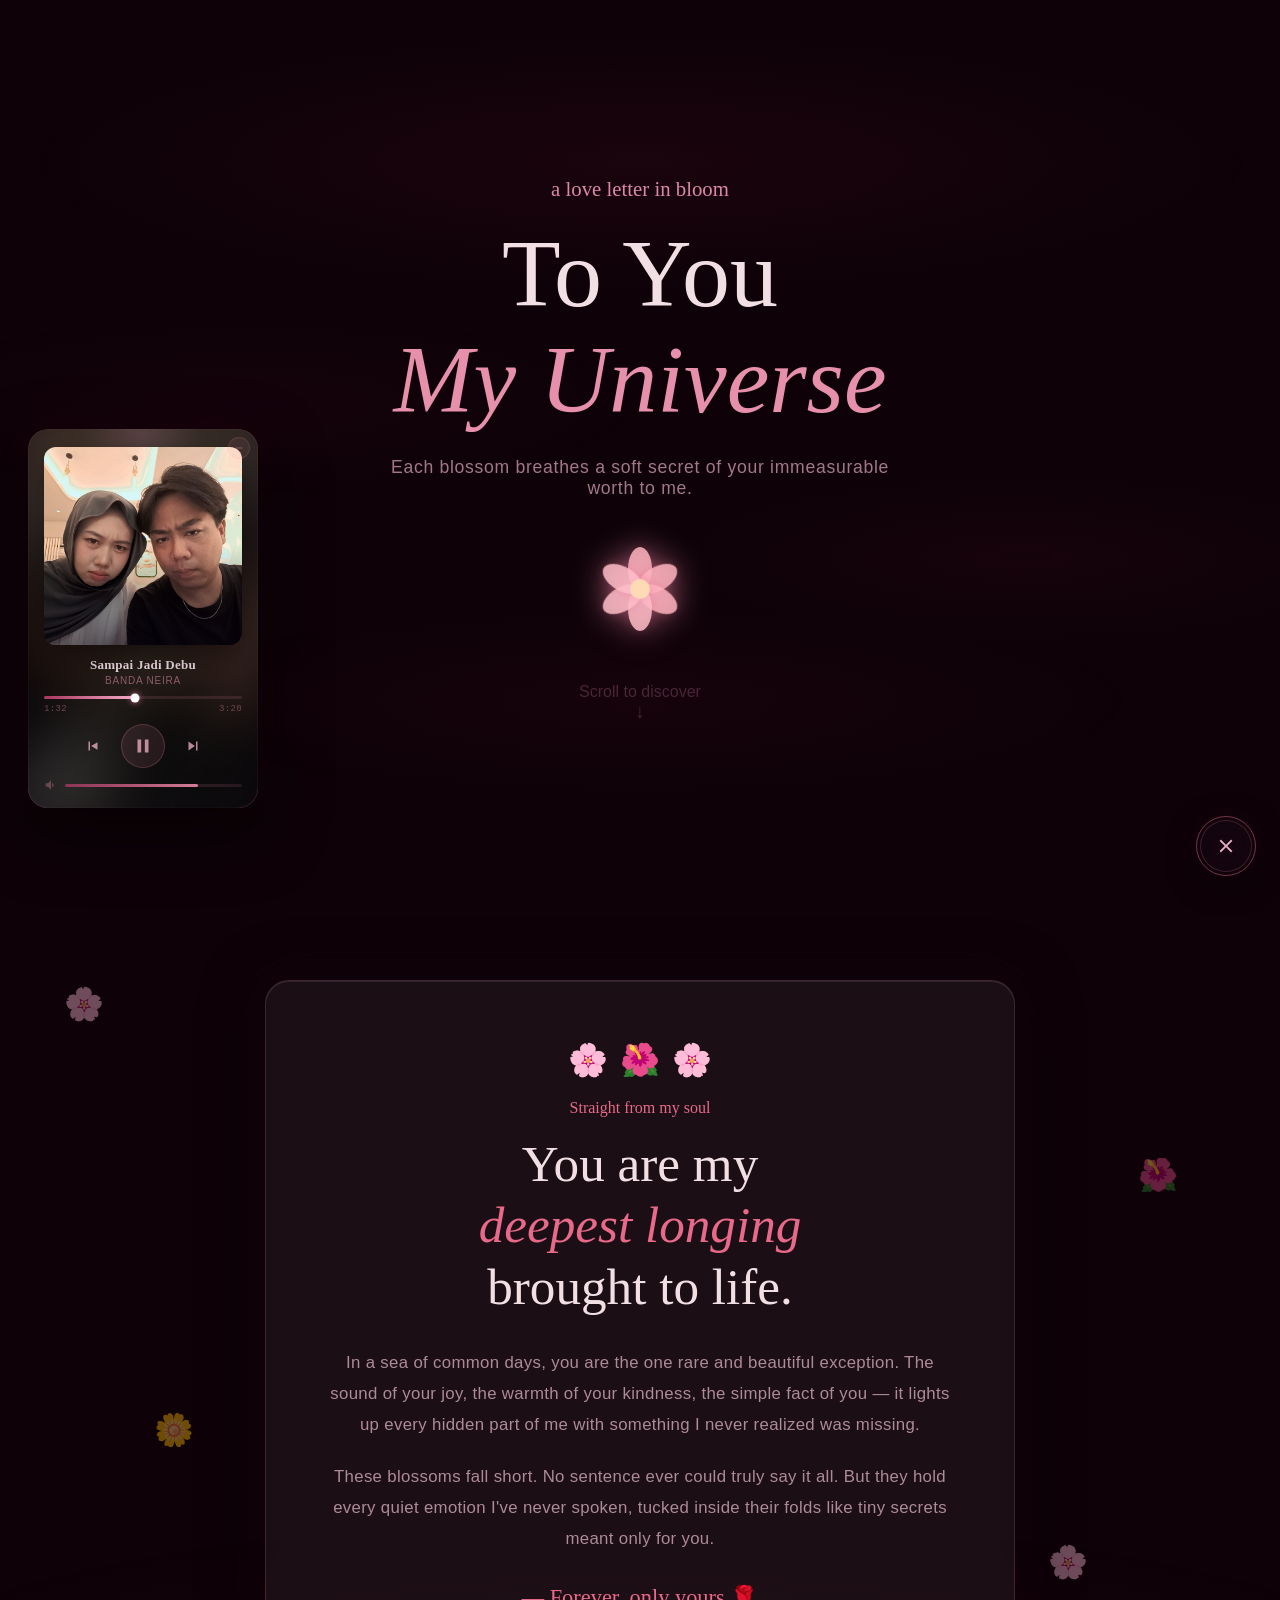
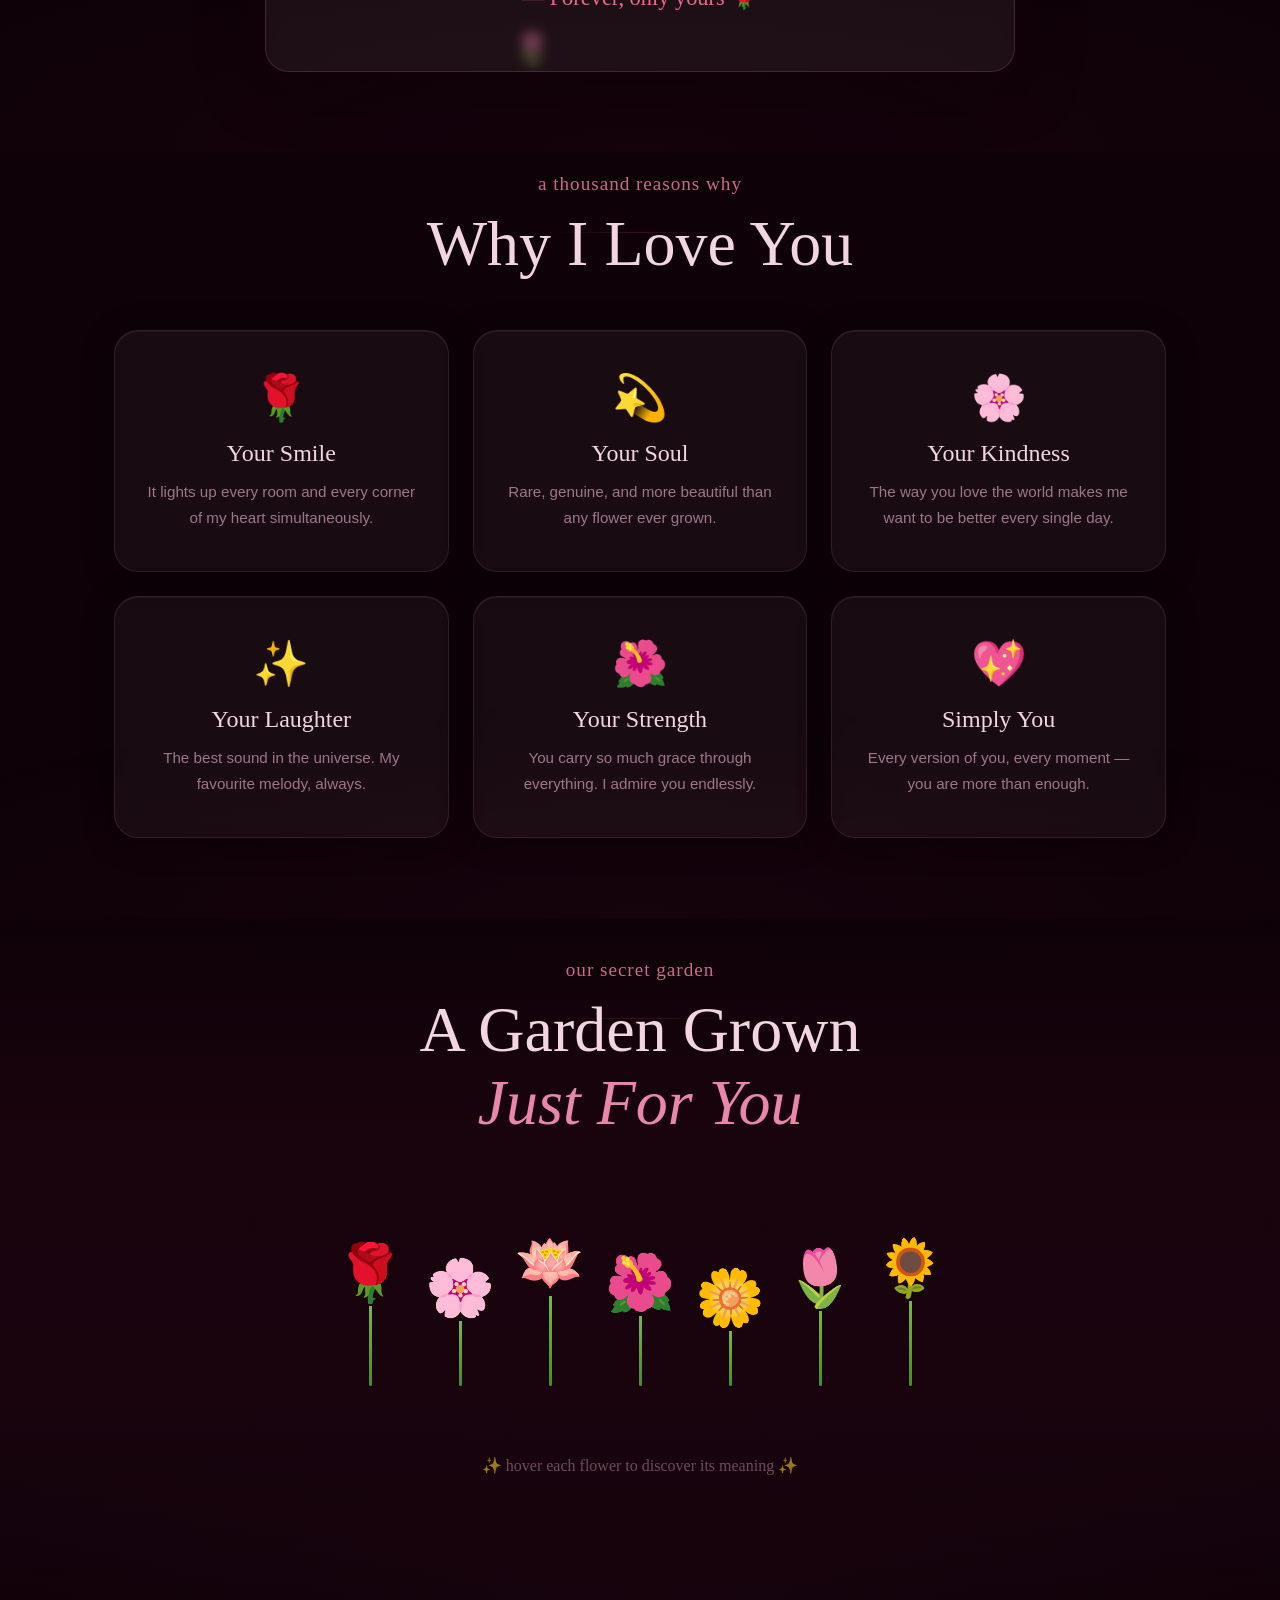
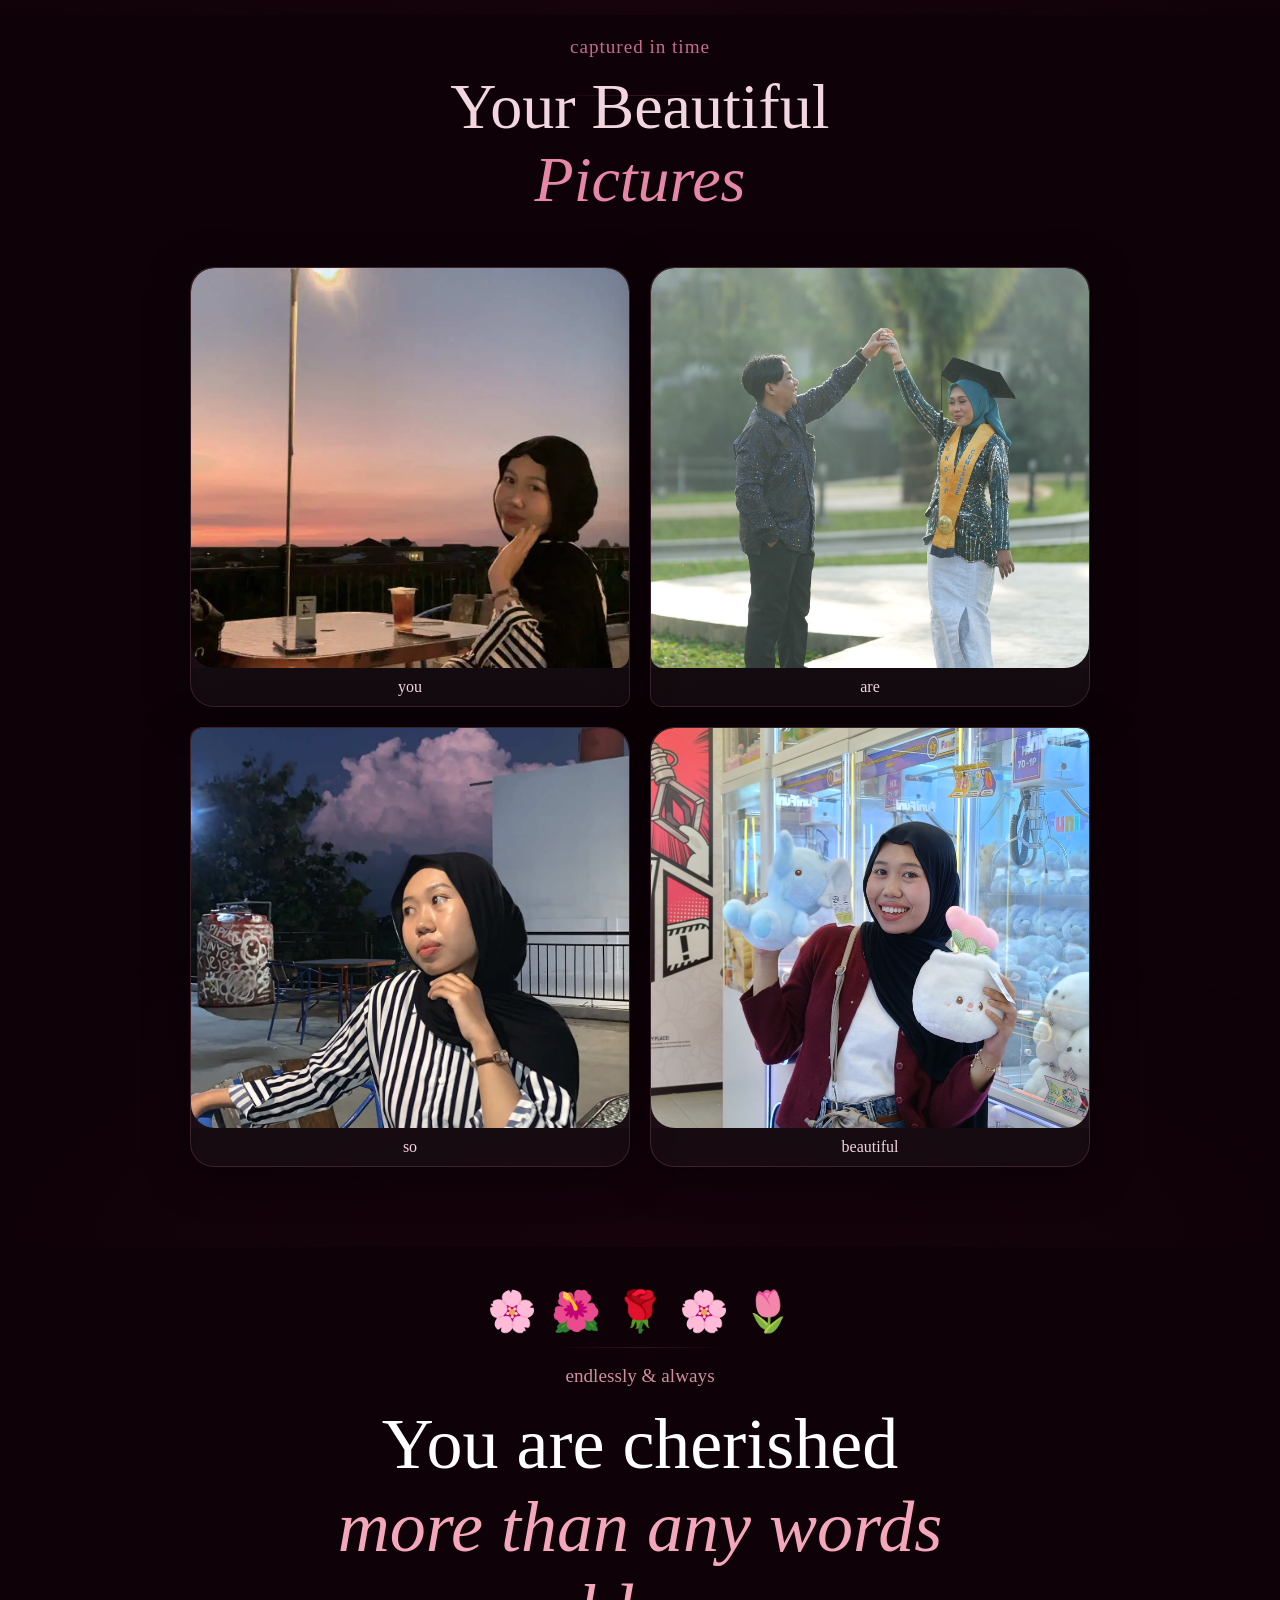
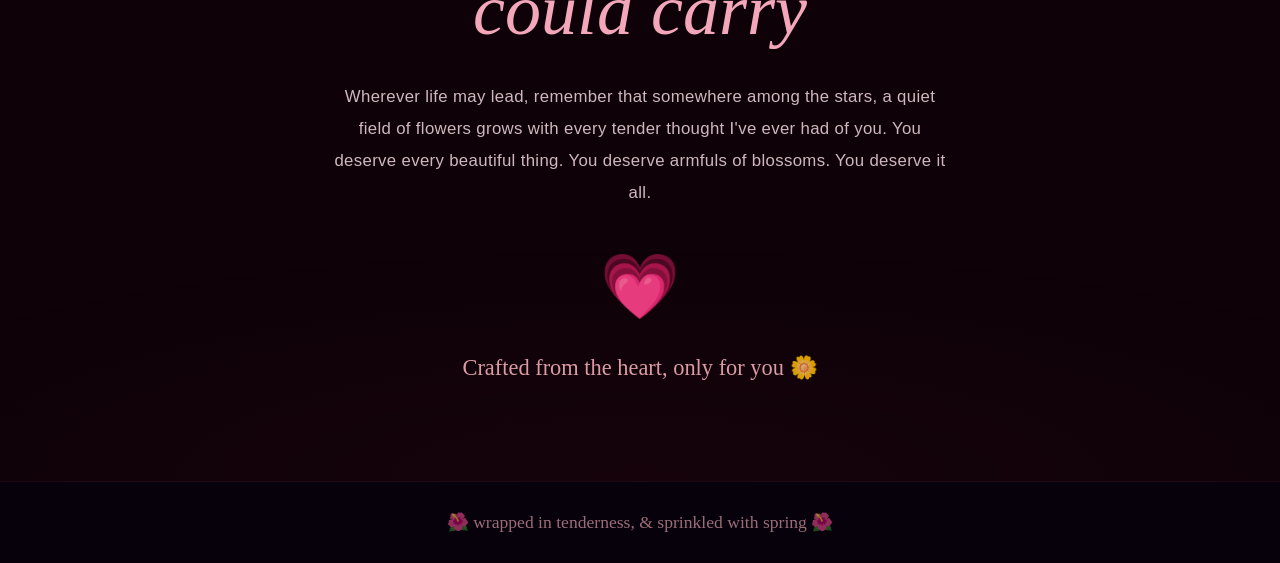
==== index.html @ b9f88d04 "Update index.html" ====
<!DOCTYPE html>
<html lang="en" class="tier-low"><head><meta http-equiv="Content-Type" content="text/html; charset=UTF-8">
  
  <meta name="viewport" content="width=device-width, initial-scale=1.0">
  <title>With Love, For You 🌸</title>
  <link rel="preconnect" href="https://fonts.googleapis.com/">
  <link rel="preconnect" href="https://fonts.gstatic.com/" crossorigin="">
  <link href=".//css2" rel="stylesheet">
  <link rel="stylesheet" href=".//style.css">
  <link rel="stylesheet" href=".//animations.css">
  <link rel="stylesheet" href=".//dark-romantic.css">
  <link rel="stylesheet" href=".//performance.css">
  <link rel="stylesheet" href=".//gpu-optimization.css">
  <!-- Device tier detection: runs synchronously so later scripts can read window.DeviceTier -->
  <script src=".//device-tier-system.js"></script>
<style>
/* =========================================
   CINEMATIC MUSIC PLAYER — Hidden-by-default v3
   Small floating note icon → slide-up panel
   ========================================= */

/* ── Floating music toggle button ── */
#cp-toggle-btn {
  position: fixed;
  bottom: 28px;
  right: 28px;
  z-index: 9999;
  width: 52px;
  height: 52px;
  border-radius: 50%;
  border: none;
  cursor: pointer;
  background: rgba(20, 5, 15, 0.88);
  backdrop-filter: blur(20px) saturate(1.5);
  -webkit-backdrop-filter: blur(20px) saturate(1.5);
  box-shadow:
    0 8px 32px rgba(0,0,0,0.6),
    0 0 0 1px rgba(255,150,180,0.18) inset,
    0 0 20px rgba(180,50,90,0.15);
  display: flex;
  align-items: center;
  justify-content: center;
  transition:
    transform 0.3s cubic-bezier(.23,1,.32,1),
    box-shadow 0.3s ease,
    background 0.3s ease;
  animation: cp-toggle-float 5s ease-in-out infinite;
  will-change: transform;
  user-select: none;
}

@keyframes cp-toggle-float {
  0%, 100% { transform: translateY(0px); }
  50%       { transform: translateY(-5px); }
}

#cp-toggle-btn:hover {
  background: rgba(40, 10, 25, 0.95);
  box-shadow:
    0 12px 40px rgba(0,0,0,0.7),
    0 0 0 1px rgba(255,150,180,0.3) inset,
    0 0 30px rgba(200,60,100,0.25);
  animation-play-state: paused;
}

#cp-toggle-btn:active { transform: scale(0.93); }

/* Pulsing ring when playing */
#cp-toggle-btn.cp-is-playing::after {
  content: '';
  position: absolute;
  inset: -4px;
  border-radius: 50%;
  border: 1.5px solid rgba(255,130,170,0.4);
  animation: cp-ring-pulse 2.5s ease-out infinite;
}
@keyframes cp-ring-pulse {
  0%   { transform: scale(1); opacity: 0.7; }
  100% { transform: scale(1.45); opacity: 0; }
}

.cp-toggle-icon {
  width: 22px;
  height: 22px;
  color: rgba(255,190,215,0.9);
  transition: transform 0.35s cubic-bezier(.23,1,.32,1), opacity 0.2s ease;
  position: absolute;
}
.cp-toggle-icon.cp-icon-note  { }
.cp-toggle-icon.cp-icon-close { opacity: 0; transform: rotate(-90deg) scale(0.6); }

#cp-toggle-btn.cp-panel-open .cp-icon-note  { opacity: 0; transform: rotate(90deg) scale(0.6); }
#cp-toggle-btn.cp-panel-open .cp-icon-close { opacity: 1; transform: rotate(0deg) scale(1); }

/* ── Slide-up music panel ── */
#cp-root {
  position: fixed;
  bottom: 92px;
  right: 28px;
  z-index: 9998;
  width: 230px;
  border-radius: 20px;
  overflow: hidden;
  background: rgba(8, 2, 14, 0.85);
  backdrop-filter: blur(28px) saturate(1.6);
  -webkit-backdrop-filter: blur(28px) saturate(1.6);
  box-shadow:
    0 24px 64px rgba(0,0,0,0.7),
    0 0 0 1px rgba(255,150,180,0.14) inset,
    0 0 40px rgba(120,20,60,0.12);
  /* Hidden by default */
  opacity: 0;
  transform: translateY(20px) scale(0.96);
  pointer-events: none;
  transition:
    opacity 0.4s cubic-bezier(.23,1,.32,1),
    transform 0.4s cubic-bezier(.23,1,.32,1);
  user-select: none;
  transform-origin: bottom right;
}

/* Revealed state */
#cp-root.cp-visible {
  opacity: 1;
  transform: translateY(0) scale(1);
  pointer-events: auto;
}

/* ── Ambient blurred bg ── */
.cp-bg-blur {
  position: absolute;
  inset: 0;
  overflow: hidden;
  border-radius: inherit;
  opacity: 0;
  transition: opacity 0.8s ease;
  pointer-events: none;
  z-index: 0;
}
.cp-bg-img {
  width: 100%;
  height: 100%;
  object-fit: cover;
  filter: blur(28px) saturate(1.4) brightness(0.28);
  transform: scale(1.15);
}
#cp-root.cp-playing .cp-bg-blur { opacity: 1; }

/* ── Animated border ring ── */
.cp-border-ring {
  position: absolute;
  inset: -1px;
  border-radius: 21px;
  padding: 1px;
  background: conic-gradient(
    from var(--cp-angle, 0deg),
    transparent 0%,
    rgba(255,150,180,0.55) 20%,
    rgba(200,80,130,0.75) 40%,
    rgba(255,180,210,0.45) 60%,
    transparent 80%
  );
  -webkit-mask: linear-gradient(#fff 0 0) content-box, linear-gradient(#fff 0 0);
  mask: linear-gradient(#fff 0 0) content-box, linear-gradient(#fff 0 0);
  -webkit-mask-composite: xor;
  mask-composite: exclude;
  opacity: 0;
  transition: opacity 0.6s ease;
  pointer-events: none;
  z-index: 1;
  animation: cp-ring-spin 4s linear infinite paused;
}
@property --cp-angle { syntax: '<angle>'; inherits: false; initial-value: 0deg; }
@keyframes cp-ring-spin { to { --cp-angle: 360deg; } }
#cp-root.cp-playing .cp-border-ring { opacity: 1; animation-play-state: running; }

/* ── Shine sweep ── */
.cp-shine {
  position: absolute;
  inset: 0;
  border-radius: inherit;
  background: linear-gradient(115deg, transparent 30%, rgba(255,255,255,0.04) 50%, transparent 70%);
  background-size: 200% 100%;
  animation: cp-shine-sweep 5s ease-in-out infinite 2s;
  pointer-events: none;
  z-index: 2;
}
@keyframes cp-shine-sweep {
  0%   { background-position: 200% 0; }
  50%  { background-position: -200% 0; }
  100% { background-position: 200% 0; }
}

/* ── Mouse-reactive light orb ── */
.cp-light-orb {
  position: absolute;
  width: 120px;
  height: 120px;
  border-radius: 50%;
  background: radial-gradient(circle, rgba(255,140,190,0.16) 0%, transparent 70%);
  pointer-events: none;
  z-index: 2;
  top: 0; left: 0;
  transition: transform 0.1s linear;
  mix-blend-mode: screen;
}

/* ── Card inner ── */
.cp-card {
  position: relative;
  z-index: 3;
  display: flex;
  flex-direction: column;
  align-items: center;
  padding: 18px 16px 16px;
  gap: 12px;
}

/* ── Cover ── */
.cp-cover-wrap {
  position: relative;
  width: 100%;
  aspect-ratio: 1 / 1;
  border-radius: 12px;
  overflow: hidden;
  box-shadow: 0 8px 32px rgba(0,0,0,0.55), 0 0 0 1px rgba(255,150,180,0.1) inset;
  flex-shrink: 0;
  background: rgba(255,150,180,0.06);
}
.cp-cover {
  width: 100%;
  height: 100%;
  object-fit: cover;
  display: block;
  transition: transform 0.6s cubic-bezier(.23,1,.32,1), filter 0.4s ease;
}
#cp-root:hover .cp-cover { transform: scale(1.03); }
.cp-cover-overlay {
  position: absolute;
  inset: 0;
  background: linear-gradient(to top, rgba(8,2,14,0.55) 0%, transparent 50%);
  pointer-events: none;
}
.cp-viz {
  position: absolute;
  bottom: 8px;
  left: 50%;
  transform: translateX(-50%);
  width: 120px;
  height: 36px;
  opacity: 0.85;
  pointer-events: none;
  mix-blend-mode: screen;
}

/* ── Body ── */
.cp-body { width: 100%; display: flex; flex-direction: column; gap: 10px; }

/* ── Track info ── */
.cp-info { text-align: center; }
.cp-title {
  font-family: 'Cormorant Garamond', 'Georgia', serif;
  font-size: 13px;
  font-weight: 600;
  color: rgba(255,235,245,0.95);
  letter-spacing: 0.02em;
  margin: 0;
  white-space: nowrap;
  overflow: hidden;
  text-overflow: ellipsis;
}
.cp-artist {
  font-family: 'Jost', 'Helvetica Neue', sans-serif;
  font-size: 10px;
  font-weight: 300;
  color: rgba(255,160,190,0.5);
  letter-spacing: 0.08em;
  text-transform: uppercase;
  margin: 2px 0 0;
}

/* ── Progress ── */
.cp-progress-wrap { width: 100%; }
.cp-progress-track {
  position: relative;
  height: 3px;
  background: rgba(255,150,180,0.12);
  border-radius: 2px;
  overflow: visible;
}
.cp-progress-fill {
  height: 100%;
  width: 0%;
  background: linear-gradient(90deg, rgba(200,60,110,0.8), rgba(255,180,210,0.95));
  border-radius: 2px;
  transition: width 0.25s linear;
}
.cp-progress-dot {
  position: absolute;
  top: 50%;
  left: 0%;
  width: 9px; height: 9px;
  background: #fff;
  border-radius: 50%;
  transform: translate(-50%, -50%);
  box-shadow: 0 0 6px rgba(255,120,170,0.8);
  transition: left 0.25s linear, transform 0.2s ease;
  pointer-events: none;
}
.cp-progress-track:hover .cp-progress-dot { transform: translate(-50%, -50%) scale(1.4); }
.cp-times {
  display: flex;
  justify-content: space-between;
  margin-top: 5px;
  font-family: 'Jost', monospace;
  font-size: 9px;
  font-weight: 300;
  color: rgba(255,150,180,0.38);
  letter-spacing: 0.04em;
}

/* ── Controls ── */
.cp-controls { display: flex; align-items: center; justify-content: center; gap: 12px; }
.cp-btn {
  background: none;
  border: none;
  color: rgba(255,190,215,0.7);
  cursor: pointer;
  border-radius: 50%;
  display: flex;
  align-items: center;
  justify-content: center;
  transition: color 0.2s, background 0.2s, transform 0.18s cubic-bezier(.23,1,.32,1);
  padding: 0;
}
.cp-btn svg { display: block; }
.cp-prev-btn, .cp-next-btn { width: 32px; height: 32px; }
.cp-prev-btn svg, .cp-next-btn svg { width: 18px; height: 18px; }
.cp-play-btn {
  width: 44px; height: 44px;
  background: rgba(255,150,180,0.1);
  border: 1px solid rgba(255,150,180,0.2);
}
.cp-play-btn svg { width: 22px; height: 22px; }
.cp-btn:hover { color: #fff; transform: scale(1.12); background: rgba(255,150,180,0.1); }
.cp-btn:active { transform: scale(0.93); }
.cp-play-btn:hover { background: rgba(255,150,180,0.2); border-color: rgba(255,150,180,0.4); }

@keyframes cp-play-pulse {
  0%   { box-shadow: 0 0 0 0 rgba(200,60,110,0.4); }
  70%  { box-shadow: 0 0 0 10px rgba(200,60,110,0); }
  100% { box-shadow: 0 0 0 0 rgba(200,60,110,0); }
}
#cp-root.cp-playing .cp-play-btn { animation: cp-play-pulse 2.2s ease-out infinite; }

/* ── Volume ── */
.cp-vol-row { display: flex; align-items: center; gap: 7px; }
.cp-vol-icon { width: 14px; height: 14px; flex-shrink: 0; color: rgba(255,150,180,0.32); }
.cp-vol-track { position: relative; flex: 1; height: 3px; background: rgba(255,150,180,0.12); border-radius: 2px; }
.cp-vol-fill {
  position: absolute;
  inset: 0;
  width: 75%;
  background: linear-gradient(90deg, rgba(180,50,100,0.65), rgba(255,150,180,0.8));
  border-radius: 2px;
  pointer-events: none;
  transition: width 0.05s linear;
}
.cp-vol-input {
  position: absolute;
  inset: -8px 0;
  width: 100%;
  opacity: 0;
  cursor: pointer;
  height: 20px;
  margin: 0;
}

/* ── Close button inside panel (top-right) ── */
.cp-mini-btn {
  position: absolute;
  top: 8px; right: 8px;
  z-index: 10;
  background: rgba(255,150,180,0.07);
  border: 1px solid rgba(255,150,180,0.12);
  border-radius: 50%;
  width: 22px; height: 22px;
  display: flex;
  align-items: center;
  justify-content: center;
  cursor: pointer;
  color: rgba(255,150,180,0.4);
  transition: color 0.2s, background 0.2s, transform 0.15s;
  padding: 0;
}
.cp-mini-btn svg { width: 12px; height: 12px; }
.cp-mini-btn:hover { color: #fff; background: rgba(255,150,180,0.18); transform: scale(1.1); }

/* ── Fallback ── */
.cp-fallback {
  position: absolute;
  inset: 0;
  z-index: 20;
  display: flex;
  align-items: center;
  justify-content: center;
  background: rgba(8,2,14,0.88);
  border-radius: inherit;
  cursor: pointer;
  font-family: 'Cormorant Garamond', serif;
  font-style: italic;
  font-size: 12px;
  color: rgba(255,180,210,0.8);
  letter-spacing: 0.05em;
  transition: opacity 0.3s ease;
}
.cp-hidden { display: none !important; }

@media (max-width: 600px) {
  #cp-toggle-btn { bottom: 16px; right: 16px; width: 46px; height: 46px; }
  #cp-root { bottom: 74px; right: 16px; width: 200px; border-radius: 16px; }
  .cp-title { font-size: 12px; }
  .cp-play-btn { width: 40px; height: 40px; }
  .cp-play-btn svg { width: 20px; height: 20px; }
}
    </style><style>.glass{backdrop-filter:blur(6px)!important;-webkit-backdrop-filter:blur(6px)!important}</style></head>
<body class="perf-low"><canvas id="floral-canvas" width="1536" height="735" style="position: fixed; top: 0px; left: 0px; width: 1536px; height: 735px; pointer-events: none; z-index: 2; transform: translate3d(0px, 0px, 0px); backface-visibility: hidden;"></canvas>

  <!-- ===== GLOBAL CINEMATIC BACKGROUND (fixed, z=-10, one unified layer) ===== -->
  <div id="global-bg-layer" aria-hidden="true"></div>
  
  <!-- ===== MAIN WEBSITE ===== -->
  <div id="main-site" class="entering">

    <!-- ===== HERO ===== -->
    <section id="hero">
      <div class="hero-content">
        <p class="hero-eyebrow">a love letter in bloom</p>
        <h1 class="hero-title">
          <span class="line1">To You</span>
          <span class="line2 italic">My Universe</span>
        </h1>
        <p class="hero-sub">Each blossom breathes a soft secret of your immeasurable worth to me.</p>
        <div class="hero-flowers">
          <svg class="hero-flower" viewBox="0 0 100 100" xmlns="http://www.w3.org/2000/svg" style="will-change: transform;">
            <g class="flower-group">
              <ellipse cx="50" cy="30" rx="12" ry="22" fill="rgba(255,182,193,0.85)" class="petal p1"></ellipse>
              <ellipse cx="50" cy="30" rx="12" ry="22" fill="rgba(255,182,193,0.85)" class="petal p2" transform="rotate(60,50,50)"></ellipse>
              <ellipse cx="50" cy="30" rx="12" ry="22" fill="rgba(255,182,193,0.85)" class="petal p3" transform="rotate(120,50,50)"></ellipse>
              <ellipse cx="50" cy="30" rx="12" ry="22" fill="rgba(255,192,203,0.85)" class="petal p4" transform="rotate(180,50,50)"></ellipse>
              <ellipse cx="50" cy="30" rx="12" ry="22" fill="rgba(255,192,203,0.85)" class="petal p5" transform="rotate(240,50,50)"></ellipse>
              <ellipse cx="50" cy="30" rx="12" ry="22" fill="rgba(255,192,203,0.85)" class="petal p6" transform="rotate(300,50,50)"></ellipse>
              <circle cx="50" cy="50" r="10" fill="rgba(255,220,180,0.95)"></circle>
            </g>
          </svg>
        </div>
      
          <span>Scroll to discover</span>
          <div class="scroll-arrow">↓</div>
        </a>
      </div>
      
        
        
        
      </section></div>
    

    <!-- ===== MESSAGE ===== -->
    <section id="message">
      <div class="section-inner">
        <div class="message-card glass">
          <div class="card-flowers-top">
            <span class="inline-flower">🌸</span>
            <span class="inline-flower delay1">🌺</span>
            <span class="inline-flower delay2">🌸</span>
          </div>
          <p class="msg-label">Straight from my soul</p>
          <h2 class="msg-title">You are my<br><em>deepest longing</em><br>brought to life.</h2>
          <p class="msg-body">In a sea of common days, you are the one rare and beautiful exception. The sound of your joy, the warmth of your kindness, the simple fact of you — it lights up every hidden part of me with something I never realized was missing.</p>
          <p class="msg-body">These blossoms fall short. No sentence ever could truly say it all. But they hold every quiet emotion I've never spoken, tucked inside their folds like tiny secrets meant only for you.</p>
          <div class="msg-signature">— Forever, only yours 🌹</div>
        </div>
      </div>
      <div class="section-petals">
        <div class="s-petal sp1">🌸</div>
        <div class="s-petal sp2">🌺</div>
        <div class="s-petal sp3">🌼</div>
        <div class="s-petal sp4">🌸</div>
        <div class="s-petal sp5">🌷</div>
      </div>
    </section>

    <!-- ===== REASONS ===== -->
    <section id="reasons">
      <div class="section-inner">
        <p class="section-eyebrow">a thousand reasons why</p>
        <h2 class="section-title">Why I Love You</h2>
        <div class="reasons-grid">
          <div class="reason-card glass reveal-card visible" style=""><div class="reason-icon">🌹</div><h3>Your Smile</h3><p>It lights up every room and every corner of my heart simultaneously.</p></div>
          <div class="reason-card glass reveal-card delay1 visible"><div class="reason-icon">💫</div><h3>Your Soul</h3><p>Rare, genuine, and more beautiful than any flower ever grown.</p></div>
          <div class="reason-card glass reveal-card delay2 visible" style=""><div class="reason-icon">🌸</div><h3>Your Kindness</h3><p>The way you love the world makes me want to be better every single day.</p></div>
          <div class="reason-card glass reveal-card delay3 visible" style=""><div class="reason-icon">✨</div><h3>Your Laughter</h3><p>The best sound in the universe. My favourite melody, always.</p></div>
          <div class="reason-card glass reveal-card delay4 visible" style=""><div class="reason-icon">🌺</div><h3>Your Strength</h3><p>You carry so much grace through everything. I admire you endlessly.</p></div>
          <div class="reason-card glass reveal-card delay5 visible" style=""><div class="reason-icon">💖</div><h3>Simply You</h3><p>Every version of you, every moment — you are more than enough.</p></div>
        </div>
      </div>
    </section>

    <!-- ===== GARDEN ===== -->
    <section id="garden">
      <div class="garden-bg"></div>
      <div class="section-inner">
        <p class="section-eyebrow">our secret garden</p>
        <h2 class="section-title garden-title">A Garden Grown<br><em>Just For You</em></h2>
        <div class="flower-garden">
          <div class="garden-flower gf1"><div class="gf-bloom">🌹</div><div class="gf-stem"></div><div class="gf-tooltip glass"><strong>Rose</strong><span>Endless Love</span></div></div>
          <div class="garden-flower gf2"><div class="gf-bloom">🌸</div><div class="gf-stem"></div><div class="gf-tooltip glass"><strong>Cherry Blossom</strong><span>Gentle Beauty</span></div></div>
          <div class="garden-flower gf3"><div class="gf-bloom">🪷</div><div class="gf-stem"></div><div class="gf-tooltip glass"><strong>Lotus</strong><span>Pure Heart</span></div></div>
          <div class="garden-flower gf4"><div class="gf-bloom">🌺</div><div class="gf-stem"></div><div class="gf-tooltip glass"><strong>Hibiscus</strong><span>Delicate Passion</span></div></div>
          <div class="garden-flower gf5"><div class="gf-bloom">🌼</div><div class="gf-stem"></div><div class="gf-tooltip glass"><strong>Daisy</strong><span>True Devotion</span></div></div>
          <div class="garden-flower gf6"><div class="gf-bloom">🌷</div><div class="gf-stem"></div><div class="gf-tooltip glass"><strong>Tulip</strong><span>Perfect Happiness</span></div></div>
          <div class="garden-flower gf7"><div class="gf-bloom">🌻</div><div class="gf-stem"></div><div class="gf-tooltip glass"><strong>Sunflower</strong><span>Warmth &amp; Joy</span></div></div>
        </div>
        <p class="garden-note">✨ hover each flower to discover its meaning ✨</p>
      </div>
    </section>

    <!-- ===== MEMORIES ===== -->
    <section id="memories">
      <div class="section-inner">
        <p class="section-eyebrow">captured in time</p>
        <h2 class="section-title">Your Beautiful<br><em>Pictures</em></h2>
        <div class="gallery-grid">
          <div class="gallery-card glass gc1"><img src=".//img1.png" class="gallery-img" alt="Photo 1"><div class="gallery-caption">you</div></div>
          <div class="gallery-card glass gc2" style=""><img src=".//img2.jpg" class="gallery-img" alt="Photo 2"><div class="gallery-caption">are</div></div>
          <div class="gallery-card glass gc3"><img src=".//img3.png" class="gallery-img" alt="Photo 3"><div class="gallery-caption">so</div></div>
          <div class="gallery-card glass gc4"><img src=".//img4.jpg" class="gallery-img" alt="Photo 4"><div class="gallery-caption">beautiful</div></div>
        </div>
      </div>
    </section>

    <!-- ===== FINALE ===== -->
    <section id="finale">
      <canvas id="finale-canvas" width="1912" height="903" style="width: 1530px; height: 723px; transform: translate3d(0px, 0px, 0px);"></canvas>
      <div class="finale-inner">
        <div class="finale-flowers">
          <span class="ff">🌸</span><span class="ff delay1">🌺</span><span class="ff delay2">🌹</span><span class="ff delay3">🌸</span><span class="ff delay4">🌷</span>
        </div>
        <p class="finale-eyebrow">endlessly &amp; always</p>
        <h2 class="finale-title">You are cherished<br><em>more than any words could carry</em></h2>
        <p class="finale-body">Wherever life may lead, remember that somewhere among the stars, a quiet field of flowers grows with every tender thought I've ever had of you. You deserve every beautiful thing. You deserve armfuls of blossoms. You deserve it all.</p>
        <div class="finale-heart"><div class="heart-pulse" style="will-change: transform;">💗</div></div>
        <p class="finale-sig">Crafted from the heart, only for you 🌼</p>
      </div>
    </section>

    <footer><p>🌺 wrapped in tenderness,  &amp; sprinkled with spring 🌺</p></footer>
  

  <!-- Scripts — tier already set in <head>; engine files load in dependency order -->
  <script src=".//render-loop.jsd"></script>
  <script src=".//particle-pool.js"></script>
  <script src=".//performance-manager.js"></script>
  <script src=".//canvas-flower-engine.js"></script>
  <script src=".//particles.js"></script>
  <script src=".//audio-system.js"></script>
  <script src=".//main.js"></script>


<div id="cp-root" role="region" aria-label="Music Player" class="cp-playing cp-visible">
      <!-- Ambient blurred bg from cover -->
      <div class="cp-bg-blur">
        <img class="cp-bg-img" src=".//song1.png" alt="" aria-hidden="true">
      </div>

      <!-- Animated border gradient ring -->
      <div class="cp-border-ring" aria-hidden="true"></div>

      <!-- Cinematic shine sweep -->
      <div class="cp-shine" aria-hidden="true"></div>

      <!-- Mouse-reactive lighting orb -->
      <div class="cp-light-orb" aria-hidden="true" style="transform: translate(95.6522%, 5.19211%) translate(-50%, -50%);"></div>

      <!-- Inner card -->
      <div class="cp-card">

        <!-- Cover art — 3:4 portrait -->
        <div class="cp-cover-wrap">
          <img class="cp-cover" src=".//song1.png" alt="Album cover">
          <div class="cp-cover-overlay"></div>
          <!-- Visualizer bars over cover -->
          <canvas class="cp-viz" width="120" height="36" aria-hidden="true"></canvas>
        </div>

        <!-- Info + controls -->
        <div class="cp-body">

          <!-- Track info -->
          <div class="cp-info">
            <p class="cp-title">Sampai Jadi Debu</p>
            <p class="cp-artist">Banda Neira</p>
          </div>

          <!-- Progress bar -->
          <div class="cp-progress-wrap" role="progressbar" aria-valuemin="0" aria-valuemax="100" aria-valuenow="0">
            <div class="cp-progress-track">
              <div class="cp-progress-fill" style="width: 46.181%;"></div>
              <div class="cp-progress-dot" style="left: 46.181%;"></div>
            </div>
            <div class="cp-times">
              <span class="cp-time-cur">1:32</span>
              <span class="cp-time-dur">3:20</span>
            </div>
          </div>

          <!-- Controls -->
          <div class="cp-controls">
            <button class="cp-btn cp-prev-btn" aria-label="Previous track">
              <svg viewBox="0 0 24 24" fill="currentColor"><path d="M6 6h2v12H6V6zm3.5 6 8.5 5V7L9.5 12z"></path></svg>
            </button>
            <button class="cp-btn cp-play-btn" aria-label="Play or pause">
              <svg class="cp-icon-play cp-hidden" viewBox="0 0 24 24" fill="currentColor"><path d="M8 5v14l11-7L8 5z"></path></svg>
              <svg class="cp-icon-pause" viewBox="0 0 24 24" fill="currentColor"><path d="M6 19h4V5H6v14zm8-14v14h4V5h-4z"></path></svg>
            </button>
            <button class="cp-btn cp-next-btn" aria-label="Next track">
              <svg viewBox="0 0 24 24" fill="currentColor"><path d="M6 18l8.5-6L6 6v12zM16 6v12h2V6h-2z"></path></svg>
            </button>
          </div>

          <!-- Volume -->
          <div class="cp-vol-row">
            <svg class="cp-vol-icon" viewBox="0 0 24 24" fill="currentColor" aria-hidden="true">
              <path d="M3 9v6h4l5 5V4L7 9H3zm13.5 3A4.5 4.5 0 0 0 14 7.97v8.05c1.48-.73 2.5-2.25 2.5-4.02z"></path>
            </svg>
            <div class="cp-vol-track">
              <div class="cp-vol-fill"></div>
              <input type="range" class="cp-vol-input" min="0" max="100" value="75" aria-label="Volume">
            </div>
          </div>

        </div><!-- /cp-body -->
      </div><!-- /cp-card -->

      <!-- Minimise toggle -->
      <button class="cp-mini-btn" aria-label="Toggle player size">
        <svg viewBox="0 0 24 24" fill="currentColor"><path d="M19 13H5v-2h14v2z"></path></svg>
      </button>

      <!-- Fallback tap notice -->
      <div class="cp-fallback cp-hidden">
        <span>♪ Tap to play music</span>
      </div>
    </div><button id="cp-toggle-btn" aria-label="Toggle music player" aria-expanded="true" class="cp-is-playing cp-panel-open">
      <!-- Musical note icon -->
      <svg class="cp-toggle-icon cp-icon-note" viewBox="0 0 24 24" fill="currentColor" aria-hidden="true">
        <path d="M12 3v10.55c-.59-.34-1.27-.55-2-.55-2.21 0-4 1.79-4 4s1.79 4 4 4 4-1.79 4-4V7h4V3h-6z"></path>
      </svg>
      <!-- Close X icon -->
      <svg class="cp-toggle-icon cp-icon-close" viewBox="0 0 24 24" fill="currentColor" aria-hidden="true">
        <path d="M19 6.41L17.59 5 12 10.59 6.41 5 5 6.41 10.59 12 5 17.59 6.41 19 12 13.41 17.59 19 19 17.59 13.41 12z"></path>
      </svg>

    </button></body></html>
---- style.css ----
/* =============================================
   ROMANTIC FLOWER WEBSITE — STYLE.CSS
   ============================================= */

*, *::before, *::after { box-sizing: border-box; margin: 0; padding: 0; }

html { scroll-behavior: smooth; overflow-x: hidden; max-width: 100%; }

:root {
  --rose:        #e8698a;
  --rose-light:  #f4a7bb;
  --rose-pale:   #fce4ec;
  --blush:       #ffd6e0;
  --cream:       #fff8f3;
  --gold:        #f7c873;
  --white:       #ffffff;
  --text-dark:   #4a2535;
  --text-mid:    #7a4055;
  --text-soft:   #b07890;
  --glass-bg:    rgba(255,255,255,0.18);
  --glass-border:rgba(255,255,255,0.40);
  --shadow:      rgba(220,130,160,0.25);
  --glow:        rgba(248,182,210,0.55);
  --ff-display:  'Cormorant Garamond', serif;
  --ff-script:   'Petit Formal Script', cursive;
  --ff-body:     'Jost', sans-serif;
}

html { scroll-behavior: smooth; overflow-x: hidden; }

body {
  font-family: var(--ff-body);
  background: var(--cream);
  color: var(--text-dark);
  overflow-x: hidden;
}

/* Scrollbar */
::-webkit-scrollbar { width: 6px; }
::-webkit-scrollbar-track { background: var(--blush); }
::-webkit-scrollbar-thumb { background: var(--rose-light); border-radius: 10px; }

/* ===========================
   HIDDEN / UTILITY
   =========================== */
.hidden { display: none !important; }
.italic { font-style: italic; }

/* ===========================
   GLASSMORPHISM
   =========================== */
.glass {
  background: var(--glass-bg);
  backdrop-filter: blur(18px) saturate(1.4);
  -webkit-backdrop-filter: blur(18px) saturate(1.4);
  border: 1px solid var(--glass-border);
  border-radius: 24px;
  box-shadow: 0 8px 40px var(--shadow), inset 0 1px 0 rgba(255,255,255,0.6);
}

/* ===========================
   PARTICLE CANVAS
   =========================== */
#particle-canvas,
#particle-canvas-intro,
#finale-canvas {
  position: fixed;
  top: 0; left: 0;
  width: 100%; height: 100%;
  pointer-events: none;
  z-index: 0;
}
#particle-canvas { z-index: 3; }
#finale-canvas { position: absolute; z-index: 0; opacity: 0.4; }

/* ===========================
   INTRO SCENE
   =========================== */
#intro-scene {
  position: fixed;
  inset: 0;
  background: linear-gradient(135deg, #1a0510 0%, #3d0f25 40%, #1e0815 100%);
  display: flex;
  align-items: center;
  justify-content: center;
  z-index: 1000;
  overflow: hidden;
}

#particle-canvas-intro { position: absolute; z-index: 1; }

#gift-wrapper {
  position: relative;
  z-index: 10;
  display: flex;
  flex-direction: column;
  align-items: center;
}

#gift-container {
  cursor: pointer;
  display: flex;
  flex-direction: column;
  align-items: center;
  gap: 20px;
  transition: transform 0.3s ease;
}
#gift-container:hover { transform: scale(1.05); }
#gift-container:hover #gift-box { filter: drop-shadow(0 0 30px rgba(255,150,180,0.8)); }

#gift-box {
  width: 160px;
  height: 160px;
  position: relative;
  filter: drop-shadow(0 0 20px rgba(255,120,160,0.5));
  transition: filter 0.3s ease;
}

.gift-lid {
  position: absolute;
  top: 0; left: -8px;
  width: 176px;
  height: 55px;
  background: linear-gradient(135deg, #e8698a, #c0304a);
  border-radius: 8px 8px 0 0;
  z-index: 2;
  display: flex;
  align-items: center;
  justify-content: center;
  transition: transform 0.8s cubic-bezier(0.34,1.56,0.64,1), opacity 0.5s ease;
  transform-origin: top center;
}

.gift-body {
  position: absolute;
  bottom: 0; left: 0;
  width: 160px;
  height: 115px;
  background: linear-gradient(160deg, #d44a6a, #a02040);
  border-radius: 0 0 12px 12px;
  overflow: hidden;
}

.ribbon-h {
  position: absolute;
  top: 50%; left: 0;
  width: 100%; height: 14px;
  background: linear-gradient(90deg, #f7c873, #f4a840, #f7c873);
  transform: translateY(-50%);
}
.ribbon-v {
  position: absolute;
  top: 0; left: 50%;
  width: 14px; height: 100%;
  background: linear-gradient(180deg, #f7c873, #f4a840, #f7c873);
  transform: translateX(-50%);
}
.ribbon-body-h, .ribbon-body-v {
  position: absolute;
  background: linear-gradient(90deg, #f7c873, #f4a840, #f7c873);
}
.ribbon-body-h { top: 50%; left: 0; width: 100%; height: 12px; transform: translateY(-50%); }
.ribbon-body-v { top: 0; left: 50%; width: 12px; height: 100%; transform: translateX(-50%); }

.bow { position: absolute; top: -18px; left: 50%; transform: translateX(-50%); }
.bow-left, .bow-right {
  position: absolute;
  width: 32px; height: 22px;
  background: linear-gradient(135deg, #f7e080, #e4a020);
  border-radius: 50%;
  top: 0;
}
.bow-left  { left: -28px; transform: rotate(-20deg); }
.bow-right { left:  12px; transform: rotate(20deg); }
.bow-center {
  position: absolute;
  width: 16px; height: 16px;
  background: #f7c873;
  border-radius: 50%;
  top: 3px; left: -2px;
  z-index: 1;
}

.gift-hint {
  color: rgba(255,200,220,0.75);
  font-family: var(--ff-body);
  font-size: 0.85rem;
  font-weight: 200;
  letter-spacing: 0.12em;
  text-align: center;
  animation: pulse-hint 2s ease-in-out infinite;
}
@keyframes pulse-hint {
  0%,100% { opacity: 0.6; transform: translateY(0); }
  50% { opacity: 1; transform: translateY(-4px); }
}

/* Bloom flowers burst */
#bloom-container {
  position: absolute;
  top: 50%; left: 50%;
  transform: translate(-50%,-50%);
  pointer-events: none;
}
.bloom-flower {
  position: absolute;
  font-size: 3rem;
  opacity: 0;
  transform: translate(-50%,-50%) scale(0);
  transition: none;
}

/* Intro petal rain */
#petal-rain-intro {
  position: absolute;
  inset: 0;
  pointer-events: none;
  z-index: 5;
  overflow: hidden;
}
.intro-petal {
  position: absolute;
  top: -40px;
  font-size: 1.4rem;
  animation: fall-petal linear forwards;
  opacity: 0;
}
@keyframes fall-petal {
  0%   { opacity: 1; transform: translateY(0) rotate(0deg); }
  100% { opacity: 0.3; transform: translateY(110vh) rotate(360deg); }
}

#intro-overlay {
  position: absolute;
  inset: 0;
  background: var(--cream);
  opacity: 0;
  pointer-events: none;
  z-index: 20;
  transition: opacity 1.2s ease;
}
#intro-overlay.fade-in { opacity: 1; }

/* ===========================
   MAIN SITE WRAPPER
   =========================== */
#main-site {
  position: relative;
  background: transparent;
  min-height: 100vh;
}
#main-site::before {
  display: none;
}

/* ===========================
   AMBIENT EFFECTS
   =========================== */
#falling-petals {
  position: fixed;
  inset: 0;
  pointer-events: none;
  z-index: 4;
  overflow: hidden;
}
.falling-petal {
  position: absolute;
  top: -30px;
  font-size: 1.2rem;
  animation: fall-main linear infinite;
  opacity: 0.7;
}
@keyframes fall-main {
  0%   { transform: translateY(0) rotate(0deg) translateX(0); opacity: 0.8; }
  50%  { transform: translateY(50vh) rotate(180deg) translateX(30px); opacity: 0.5; }
  100% { transform: translateY(105vh) rotate(360deg) translateX(-20px); opacity: 0; }
}

#floating-orbs {
  position: fixed;
  inset: 0;
  pointer-events: none;
  z-index: 0;
  overflow: hidden;
  width: 100%;
  height: 100%;
}
.orb {
  position: absolute;
  border-radius: 0;
  animation: float-orb ease-in-out infinite;
}
@keyframes float-orb {
  0%,100% { transform: translateY(0) rotate(var(--orb-rot, 0deg)) scale(1); }
  50%      { transform: translateY(-35px) rotate(calc(var(--orb-rot, 0deg) + 8deg)) scale(1.04); }
}

/* ===========================
   SECTION SHARED
   =========================== */
section {
  position: relative;
  z-index: 2;
  padding: 100px 20px;
}
.section-inner {
  max-width: 1100px;
  margin: 0 auto;
  text-align: center;
}
.section-eyebrow {
  font-family: var(--ff-script);
  font-size: 1.2rem;
  color: var(--rose);
  letter-spacing: 0.05em;
  margin-bottom: 12px;
  opacity: 0.85;
}
.section-title {
  font-family: var(--ff-display);
  font-size: clamp(2.4rem, 5vw, 4rem);
  font-weight: 300;
  color: var(--text-dark);
  line-height: 1.15;
  margin-bottom: 50px;
}
.section-title em {
  font-style: italic;
  color: var(--rose);
}

/* ===========================
   HERO
   =========================== */
#hero {
  min-height: 100vh;
  display: flex;
  align-items: center;
  justify-content: center;
  text-align: center;
  padding: 80px 20px;
  overflow: hidden;
}
.hero-content {
  position: relative;
  z-index: 3;
  max-width: 800px;
  margin: 0 auto;
}
.hero-eyebrow {
  font-family: var(--ff-script);
  font-size: 1.3rem;
  color: var(--rose-light);
  margin-bottom: 20px;
  opacity: 0;
  animation: fade-up 1s 0.3s forwards;
}
.hero-title {
  font-family: var(--ff-display);
  font-size: clamp(3rem, 8vw, 6rem);
  font-weight: 300;
  color: var(--text-dark);
  line-height: 1.1;
  margin-bottom: 24px;
}
.hero-title .line1 {
  display: block;
  opacity: 0;
  animation: fade-up 1s 0.6s forwards;
}
.hero-title .line2 {
  display: block;
  color: var(--rose);
  font-style: italic;
  opacity: 0;
  animation: fade-up 1s 0.9s forwards;
}
.hero-sub {
  font-size: 1.1rem;
  font-weight: 200;
  color: var(--text-mid);
  letter-spacing: 0.04em;
  max-width: 540px;
  margin: 0 auto 40px;
  opacity: 0;
  animation: fade-up 1s 1.2s forwards;
}

/* Hero SVG flower */
.hero-flowers {
  margin-bottom: 40px;
  opacity: 0;
  animation: fade-up 1s 1.4s forwards;
}
.hero-flower {
  width: 100px;
  height: 100px;
  filter: drop-shadow(0 0 16px rgba(255,150,180,0.6));
  animation: spin-slow 12s linear infinite;
}
@keyframes spin-slow { from { transform: rotate(0); } to { transform: rotate(360deg); } }
.petal { filter: drop-shadow(0 2px 6px rgba(220,80,120,0.3)); }
.flower-group { transform-origin: 50px 50px; }

.scroll-btn {
  display: inline-flex;
  flex-direction: column;
  align-items: center;
  gap: 8px;
  text-decoration: none;
  color: var(--text-soft);
  font-size: 0.8rem;
  font-weight: 300;
  letter-spacing: 0.15em;
  text-transform: uppercase;
  opacity: 0;
  animation: fade-up 1s 1.8s forwards;
  transition: color 0.3s ease;
}
.scroll-btn:hover { color: var(--rose); }
.scroll-arrow {
  font-size: 1.2rem;
  animation: bounce-arrow 2s ease-in-out infinite;
}
@keyframes bounce-arrow {
  0%,100% { transform: translateY(0); }
  50%      { transform: translateY(8px); }
}

/* Background flowers — removed, using canvas petals only */
.hero-bg-flowers { display: none; }
.bg-flower { display: none; }

/* ===========================
   MESSAGE SECTION
   =========================== */
#message { background: transparent; }
.message-card {
  max-width: 750px;
  margin: 0 auto;
  padding: 60px 50px;
  text-align: center;
}
.card-flowers-top {
  margin-bottom: 20px;
  font-size: 2rem;
  display: flex;
  justify-content: center;
  gap: 12px;
}
.inline-flower {
  display: inline-block;
  animation: float-flower 3s ease-in-out infinite;
}
.inline-flower.delay1 { animation-delay: 0.5s; }
.inline-flower.delay2 { animation-delay: 1s; }
@keyframes float-flower {
  0%,100% { transform: translateY(0) rotate(-5deg); }
  50%      { transform: translateY(-12px) rotate(5deg); }
}
.msg-label {
  font-family: var(--ff-script);
  font-size: 1rem;
  color: var(--rose);
  margin-bottom: 16px;
}
.msg-title {
  font-family: var(--ff-display);
  font-size: clamp(2rem, 4.5vw, 3.2rem);
  font-weight: 300;
  color: var(--text-dark);
  line-height: 1.2;
  margin-bottom: 30px;
}
.msg-title em { color: var(--rose); font-style: italic; }
.msg-body {
  font-size: 1.05rem;
  font-weight: 200;
  color: var(--text-mid);
  line-height: 1.85;
  margin-bottom: 20px;
  letter-spacing: 0.02em;
}
.msg-signature {
  font-family: var(--ff-script);
  font-size: 1.4rem;
  color: var(--rose);
  margin-top: 30px;
}
.section-petals {
  position: absolute;
  inset: 0;
  pointer-events: none;
  overflow: hidden;
}
.s-petal {
  position: absolute;
  font-size: 2rem;
  opacity: 0.4;
  animation: drift ease-in-out infinite;
}
.sp1 { top: 10%; left:  5%; animation-duration: 6s; animation-delay: 0s; }
.sp2 { top: 30%; right: 8%; animation-duration: 7s; animation-delay: 1s; }
.sp3 { top: 60%; left: 12%; animation-duration: 5s; animation-delay: 2s; }
.sp4 { bottom: 20%; right:15%; animation-duration: 8s; animation-delay: 0.5s; }
.sp5 { bottom: 10%; left: 40%; animation-duration: 6s; animation-delay: 3s; }
@keyframes drift {
  0%,100% { transform: translate(0,0) rotate(0deg); }
  33%      { transform: translate(15px,-20px) rotate(15deg); }
  66%      { transform: translate(-10px,10px) rotate(-10deg); }
}

/* ===========================
   REASONS
   =========================== */
#reasons { padding: 80px 20px; }
.reasons-grid {
  display: grid;
  grid-template-columns: repeat(auto-fit, minmax(280px, 1fr));
  gap: 24px;
  margin-top: 20px;
}
.reason-card {
  padding: 40px 30px;
  text-align: center;
  transition: transform 0.4s ease, box-shadow 0.4s ease;
  cursor: default;
}
.reason-card:hover {
  transform: translateY(-10px) scale(1.02);
  box-shadow: 0 20px 60px var(--shadow), 0 0 40px var(--glow);
}
.reason-icon {
  font-size: 2.8rem;
  margin-bottom: 16px;
  display: block;
  animation: float-flower 4s ease-in-out infinite;
}
.reason-card h3 {
  font-family: var(--ff-display);
  font-size: 1.5rem;
  font-weight: 400;
  color: var(--text-dark);
  margin-bottom: 12px;
}
.reason-card p {
  font-size: 0.95rem;
  font-weight: 200;
  color: var(--text-mid);
  line-height: 1.7;
}
.reveal-card {
  opacity: 0;
  transform: translateY(40px);
  transition: opacity 0.7s ease, transform 0.7s ease, box-shadow 0.4s ease;
}
.reveal-card.visible { opacity: 1; transform: translateY(0); }
.reveal-card.delay1 { transition-delay: 0.1s; }
.reveal-card.delay2 { transition-delay: 0.2s; }
.reveal-card.delay3 { transition-delay: 0.3s; }
.reveal-card.delay4 { transition-delay: 0.4s; }
.reveal-card.delay5 { transition-delay: 0.5s; }

/* ===========================
   GARDEN
   =========================== */
#garden {
  position: relative;
  padding: 100px 20px 140px;
  overflow: hidden;
}
.garden-bg {
  position: absolute;
  inset: 0;
  background: linear-gradient(180deg,
    transparent,
    rgba(252,228,236,0.6) 30%,
    rgba(255,220,235,0.5) 70%,
    transparent
  );
}
.garden-title em { color: var(--rose); }
.flower-garden {
  display: flex;
  justify-content: center;
  align-items: flex-end;
  gap: 20px;
  flex-wrap: wrap;
  padding: 40px 0;
  position: relative;
}
.garden-flower {
  display: flex;
  flex-direction: column;
  align-items: center;
  position: relative;
  cursor: pointer;
}
.gf-bloom {
  font-size: 3.5rem;
  transition: transform 0.4s cubic-bezier(0.34,1.56,0.64,1), filter 0.4s ease;
  filter: drop-shadow(0 4px 12px rgba(200,80,120,0.3));
  animation: sway 3s ease-in-out infinite;
}
.garden-flower:nth-child(odd)  .gf-bloom { animation-delay: 0.5s; }
.garden-flower:nth-child(3)    .gf-bloom { animation-delay: 1s; }
.garden-flower:nth-child(5)    .gf-bloom { animation-delay: 1.5s; }
@keyframes sway {
  0%,100% { transform: rotate(-5deg); }
  50%      { transform: rotate(5deg); }
}
.garden-flower:hover .gf-bloom {
  transform: scale(1.3) rotate(0deg) !important;
  filter: drop-shadow(0 8px 24px rgba(200,80,120,0.55));
}
.gf-stem {
  width: 3px;
  height: clamp(50px, 8vw, 90px);
  background: linear-gradient(180deg, #7ab648, #4a8c20);
  border-radius: 0 0 3px 3px;
}
.gf-tooltip {
  position: absolute;
  bottom: calc(100% + 12px);
  left: 50%;
  transform: translateX(-50%) translateY(8px);
  padding: 10px 16px;
  min-width: 130px;
  text-align: center;
  opacity: 0;
  pointer-events: none;
  transition: all 0.3s ease;
  font-size: 0.8rem;
}
.gf-tooltip strong { display: block; color: var(--text-dark); font-family: var(--ff-display); font-size: 1rem; font-weight: 500; }
.gf-tooltip span { color: var(--text-soft); font-weight: 200; }
.garden-flower:hover .gf-tooltip { opacity: 1; transform: translateX(-50%) translateY(0); }

.gf1 .gf-stem { height: 80px; }
.gf2 .gf-stem { height: 65px; }
.gf3 .gf-stem { height: 90px; }
.gf4 .gf-stem { height: 70px; }
.gf5 .gf-stem { height: 55px; }
.gf6 .gf-stem { height: 75px; }
.gf7 .gf-stem { height: 85px; }

.garden-note {
  margin-top: 30px;
  font-family: var(--ff-script);
  font-size: 1rem;
  color: var(--text-soft);
  opacity: 0.8;
}

/* ===========================
   GALLERY
   =========================== */
#memories { padding: 80px 20px; }
.gallery-grid {
  display: grid;
  grid-template-columns: repeat(2, 1fr);
  gap: 20px;
  max-width: 900px;
  margin: 0 auto;
}
.gallery-card {
  aspect-ratio: 1/1;
  overflow: hidden;
  display: flex;
  flex-direction: column;
  cursor: pointer;
  transition: transform 0.4s ease, box-shadow 0.4s ease;
  position: relative;
}
.gallery-card:hover { transform: scale(1.03); box-shadow: 0 20px 60px var(--shadow); }
.gc1 { border-radius: 24px 24px 12px 24px; }
.gc2 { border-radius: 24px 24px 24px 12px; }
.gc3 { border-radius: 12px 24px 24px 24px; }
.gc4 { border-radius: 24px 12px 24px 24px; }
.gallery-placeholder {
  flex: 1;
  display: flex;
  flex-direction: column;
  align-items: center;
  justify-content: center;
  gap: 10px;
  background: linear-gradient(135deg, rgba(255,182,193,0.3), rgba(255,210,230,0.2));
}
.gp-icon { font-size: 2.8rem; }
.gallery-placeholder p { font-size: 0.85rem; font-weight: 300; color: var(--text-soft); }
.gallery-caption {
  padding: 12px 20px;
  font-family: var(--ff-script);
  font-size: 1rem;
  color: var(--text-dark);
  text-align: center;
  background: rgba(255,255,255,0.3);
}
.gallery-note {
  margin-top: 30px;
  font-size: 0.8rem;
  font-weight: 200;
  color: var(--text-soft);
  font-style: italic;
  opacity: 0.7;
}

/* ===========================
   FINALE
   =========================== */
#finale {
  min-height: 80vh;
  display: block;
  position: relative;
  overflow: hidden;
  background: transparent;
  padding: 100px 20px;
}
.finale-inner {
  position: relative;
  z-index: 2;
  width: 100%;
  max-width: 700px;
  margin-left: auto;
  margin-right: auto;
  padding: 0 20px;
  text-align: center;
  display: flex;
  flex-direction: column;
  align-items: center;
  box-sizing: border-box;
}
.finale-flowers {
  font-size: 2.5rem;
  margin-bottom: 30px;
  display: flex;
  justify-content: center;
  gap: 14px;
}
.ff { display: inline-block; animation: float-flower 3s ease-in-out infinite; }
.ff.delay1 { animation-delay: 0.3s; }
.ff.delay2 { animation-delay: 0.6s; }
.ff.delay3 { animation-delay: 0.9s; }
.ff.delay4 { animation-delay: 1.2s; }
.finale-eyebrow {
  font-family: var(--ff-script);
  font-size: 1.2rem;
  color: var(--rose-light);
  margin-bottom: 16px;
  opacity: 0.85;
  text-align: center;
  display: block;
}
.finale-title {
  font-family: var(--ff-display);
  font-size: clamp(2.5rem, 6vw, 4.5rem);
  font-weight: 300;
  color: var(--white);
  line-height: 1.15;
  margin-bottom: 30px;
  text-align: center;
}
.finale-title em { color: var(--rose-light); font-style: italic; }
.finale-body {
  max-width: 620px;
  margin: 0 auto 40px;
  font-size: 1.05rem;
  font-weight: 200;
  color: rgba(255,230,235,0.8);
  line-height: 1.9;
  letter-spacing: 0.02em;
}
.finale-heart {
  margin-bottom: 30px;
}
.heart-pulse {
  font-size: 4rem;
  display: inline-block;
  animation: heartbeat 1.5s ease-in-out infinite;
}
@keyframes heartbeat {
  0%,100% { transform: scale(1); }
  14%      { transform: scale(1.2); }
  28%      { transform: scale(1); }
  42%      { transform: scale(1.12); }
}
.finale-sig {
  font-family: var(--ff-script);
  font-size: 1.4rem;
  color: rgba(255,182,193,0.85);
}

/* ===========================
   FOOTER
   =========================== */
footer {
  background: #1a0510;
  text-align: center;
  padding: 30px 20px;
  font-family: var(--ff-script);
  font-size: 1.1rem;
  color: rgba(255,182,193,0.6);
  position: relative;
  z-index: 2;
}

/* ===========================
   KEYFRAMES SHARED
   =========================== */
@keyframes fade-up {
  from { opacity: 0; transform: translateY(30px); }
  to   { opacity: 1; transform: translateY(0); }
}

/* ===========================
   RESPONSIVE
   =========================== */
@media (max-width: 700px) {
  .message-card { padding: 40px 24px; }
  .gallery-grid { grid-template-columns: 1fr; }
  .flower-garden { gap: 12px; }
  .gf-bloom { font-size: 2.5rem; }
  #gift-box { width: 130px; height: 130px; }
  .gift-lid { width: 146px; }
  .reasons-grid { grid-template-columns: 1fr; }
  .finale-flowers { font-size: 2rem; gap: 10px; }
}
@media (max-width: 480px) {
  section { padding: 70px 16px; }
  .hero-title { font-size: 2.6rem; }
  .section-title { font-size: 2rem; }
}

/* ===========================
   GIFT BOX — REAL 3D UPGRADE
   =========================== */

/* Perspective context on wrapper */
#gift-wrapper {
  perspective: 900px;
  perspective-origin: 50% 40%;
}

#gift-container {
  transform-style: preserve-3d;
}

/* 3D floating animation — gentle, not excessive */
@keyframes gift-float-3d {
  0%   { transform: translateY(0px) rotateX(4deg) rotateY(-3deg); }
  33%  { transform: translateY(-10px) rotateX(2deg) rotateY(3deg); }
  66%  { transform: translateY(-6px) rotateX(5deg) rotateY(-2deg); }
  100% { transform: translateY(0px) rotateX(4deg) rotateY(-3deg); }
}

#gift-box {
  transform-style: preserve-3d;
  animation: gift-float-3d 5s ease-in-out infinite;
  /* Cinematic drop shadow that responds to 3D angle */
  filter:
    drop-shadow(0 22px 18px rgba(0,0,0,0.55))
    drop-shadow(0 6px 8px rgba(0,0,0,0.4))
    drop-shadow(0 0 28px rgba(255,120,160,0.45));
  transition: filter 0.4s ease;
}

#gift-container:hover #gift-box {
  filter:
    drop-shadow(0 28px 22px rgba(0,0,0,0.6))
    drop-shadow(0 8px 10px rgba(0,0,0,0.45))
    drop-shadow(0 0 45px rgba(255,140,180,0.75));
}

/* Lid — 3D transform-style + cinematic lighting */
.gift-lid {
  transform-style: preserve-3d;
  /* Subtle top-light bevel */
  background: linear-gradient(
    165deg,
    #f28aa8 0%,
    #e8698a 25%,
    #c0304a 65%,
    #a02040 100%
  ) !important;
  box-shadow:
    inset 0 2px 0 rgba(255,255,255,0.35),
    inset 0 -2px 0 rgba(0,0,0,0.25);
}

/* Lid right-side face — 3D illusion panel */
.gift-lid::after {
  content: '';
  position: absolute;
  right: -10px;
  top: 4px;
  width: 10px;
  height: calc(100% - 4px);
  background: linear-gradient(180deg, #8a1a2e, #6a0f22);
  transform-origin: left center;
  transform: rotateY(90deg) translateZ(0);
  border-radius: 0 4px 4px 0;
  box-shadow: inset -2px 0 4px rgba(0,0,0,0.3);
}

/* Lid bottom-face shadow panel */
.gift-lid::before {
  content: '';
  position: absolute;
  bottom: -8px;
  left: 4px;
  width: calc(100% - 8px);
  height: 8px;
  background: linear-gradient(180deg, rgba(0,0,0,0.3), rgba(0,0,0,0.08));
  transform: rotateX(-90deg);
  transform-origin: top center;
  border-radius: 0 0 4px 4px;
  filter: blur(1px);
}

/* Box body — cinematic lighting */
.gift-body {
  transform-style: preserve-3d;
  background: linear-gradient(
    165deg,
    #e05678 0%,
    #d44a6a 30%,
    #b03050 70%,
    #8a1a35 100%
  ) !important;
  box-shadow:
    inset 0 2px 0 rgba(255,255,255,0.18),
    inset 0 -3px 0 rgba(0,0,0,0.3),
    inset 2px 0 0 rgba(255,255,255,0.08);
}

/* Body right-side face */
.gift-body::after {
  content: '';
  position: absolute;
  right: -10px;
  top: 0;
  width: 10px;
  height: 100%;
  background: linear-gradient(180deg, #7a1228 0%, #5a0c1e 100%);
  border-radius: 0 0 4px 0;
  box-shadow: inset -2px 0 4px rgba(0,0,0,0.4);
}

/* Body bottom face — ground contact shadow */
.gift-body::before {
  content: '';
  position: absolute;
  bottom: -10px;
  left: 6px;
  width: calc(100% - 12px);
  height: 10px;
  background: linear-gradient(180deg, rgba(0,0,0,0.35), transparent);
  border-radius: 0 0 8px 8px;
  filter: blur(2px);
}

/* Ribbons — golden with depth */
.ribbon-h, .ribbon-body-h {
  box-shadow:
    inset 0 2px 0 rgba(255,255,255,0.5),
    inset 0 -2px 0 rgba(0,0,0,0.2),
    0 0 8px rgba(247,200,115,0.4);
}
.ribbon-v, .ribbon-body-v {
  box-shadow:
    inset 2px 0 0 rgba(255,255,255,0.4),
    inset -2px 0 0 rgba(0,0,0,0.15),
    0 0 6px rgba(247,200,115,0.35);
}

/* Bow — richer, more dimensional */
.bow-left, .bow-right {
  background: linear-gradient(135deg, #ffe066 0%, #f7c430 40%, #d4920a 80%, #b87800 100%) !important;
  box-shadow:
    inset 0 2px 4px rgba(255,255,255,0.5),
    inset 0 -2px 3px rgba(0,0,0,0.3),
    0 2px 8px rgba(180,120,0,0.4);
}
.bow-center {
  background: radial-gradient(circle at 35% 35%, #ffe87a, #f0ab10) !important;
  box-shadow:
    0 0 10px rgba(247,200,115,0.7),
    inset 0 1px 2px rgba(255,255,255,0.6);
}

/* Ground reflection/shadow ellipse */
#gift-container::after {
  content: '';
  position: absolute;
  bottom: -24px;
  left: 50%;
  transform: translateX(-50%);
  width: 120px;
  height: 18px;
  background: radial-gradient(ellipse, rgba(0,0,0,0.35) 0%, transparent 70%);
  border-radius: 50%;
  filter: blur(4px);
  pointer-events: none;
}

/* Lid fly — preserve 3D depth during open animation */
@keyframes lid-fly {
  0%   { transform: translateY(0) rotateX(0deg) rotateZ(0deg) scale(1); opacity: 1; }
  35%  { transform: translateY(-100px) rotateX(-15deg) rotateZ(-20deg) scale(1.05); opacity: 1; }
  70%  { transform: translateY(-220px) rotateX(-30deg) rotateZ(-40deg) scale(0.7); opacity: 0.7; }
  100% { transform: translateY(-340px) rotateX(-45deg) rotateZ(-55deg) scale(0.3); opacity: 0; }
}


/* ===========================
   GALLERY IMAGE — img src BULLETPROOF FIX
   =========================== */

/* Override the flex layout — grid handles sizing now */
.gallery-card {
  display: grid !important;
  grid-template-rows: 1fr auto;
  position: relative !important;
  overflow: hidden !important;
  padding: 0 !important;
  min-height: 220px;
}

/* Image fills the top grid row */
.gallery-img {
  width: 100%;
  height: 100%;
  min-height: 200px;
  object-fit: cover;
  display: block;
  grid-row: 1;
  border-radius: inherit;
}

/* Caption sits below the image in grid row 2 */
.gallery-card .gallery-caption {
  grid-row: 2;
  position: relative !important;
  bottom: auto !important;
  background: rgba(0,0,0,0.45);
  color: rgba(255,225,235,0.95) !important;
  padding: 10px 16px;
  font-family: var(--ff-script);
  font-size: 1rem;
  text-align: center;
}
---- animations.css ----
/* =============================================
   ROMANTIC FLOWER WEBSITE — ANIMATIONS.CSS
   ============================================= */

/* ===========================
   GIFT OPEN ANIMATION
   =========================== */
@keyframes lid-fly {
  0%   { transform: translateY(0) rotate(0deg); opacity: 1; }
  40%  { transform: translateY(-120px) rotate(-25deg); opacity: 1; }
  100% { transform: translateY(-300px) rotate(-50deg) scale(0.3); opacity: 0; }
}

@keyframes gift-shake {
  0%,100% { transform: rotate(0deg); }
  20%     { transform: rotate(-4deg); }
  40%     { transform: rotate(4deg); }
  60%     { transform: rotate(-3deg); }
  80%     { transform: rotate(3deg); }
}

@keyframes bloom-burst {
  0%   { opacity: 0; transform: translate(-50%,-50%) scale(0) rotate(0deg); }
  40%  { opacity: 1; transform: translate(var(--tx), var(--ty)) scale(1.2) rotate(var(--rot)); }
  80%  { opacity: 0.9; transform: translate(var(--tx2), var(--ty2)) scale(1) rotate(var(--rot2)); }
  100% { opacity: 0; transform: translate(var(--tx3), var(--ty3)) scale(0.8) rotate(var(--rot3)); }
}

/* ===========================
   SECTION REVEAL
   =========================== */
@keyframes slide-in-left {
  from { opacity: 0; transform: translateX(-50px); }
  to   { opacity: 1; transform: translateX(0); }
}
@keyframes slide-in-right {
  from { opacity: 0; transform: translateX(50px); }
  to   { opacity: 1; transform: translateX(0); }
}
@keyframes zoom-in {
  from { opacity: 0; transform: scale(0.85); }
  to   { opacity: 1; transform: scale(1); }
}

/* ===========================
   FLOATING PARTICLES
   =========================== */
@keyframes particle-float {
  0%   { transform: translateY(0) translateX(0) scale(1); opacity: 0.8; }
  25%  { transform: translateY(-30px) translateX(15px) scale(1.05); }
  50%  { transform: translateY(-10px) translateX(-10px) scale(0.95); opacity: 0.5; }
  75%  { transform: translateY(-40px) translateX(20px) scale(1.02); }
  100% { transform: translateY(0) translateX(0) scale(1); opacity: 0.8; }
}

/* ===========================
   GLOW PULSE
   =========================== */
@keyframes glow-pulse {
  0%,100% { box-shadow: 0 0 20px rgba(232,105,138,0.3), 0 0 40px rgba(232,105,138,0.1); }
  50%      { box-shadow: 0 0 40px rgba(232,105,138,0.6), 0 0 80px rgba(232,105,138,0.25), 0 0 120px rgba(232,105,138,0.1); }
}
.glow-pulse { animation: glow-pulse 3s ease-in-out infinite; }

/* ===========================
   INTRO SCENE ENTRANCE
   =========================== */
@keyframes intro-entrance {
  from { opacity: 0; transform: scale(0.7) translateY(40px); }
  to   { opacity: 1; transform: scale(1) translateY(0); }
}
#gift-wrapper { animation: intro-entrance 1.2s cubic-bezier(0.34,1.56,0.64,1) 0.3s both; }

/* ===========================
   SPARKLE STARS
   =========================== */
@keyframes sparkle {
  0%,100% { opacity: 0; transform: scale(0) rotate(0deg); }
  50%      { opacity: 1; transform: scale(1) rotate(180deg); }
}
.sparkle {
  position: absolute;
  pointer-events: none;
  animation: sparkle ease-in-out infinite;
}

/* ===========================
   INTRO BG PULSE
   =========================== */
@keyframes intro-bg-pulse {
  0%,100% { background: linear-gradient(135deg, #1a0510, #3d0f25 40%, #1e0815); }
  50%      { background: linear-gradient(135deg, #2a0a1a, #5c1a38 40%, #2e0c22); }
}
#intro-scene { animation: intro-bg-pulse 4s ease-in-out infinite; }

/* ===========================
   SMOOTH PAGE TRANSITION
   =========================== */
@keyframes page-reveal {
  from { opacity: 0; }
  to   { opacity: 1; }
}
#main-site.entering { animation: page-reveal 1s ease forwards; }

/* ===========================
   HERO GLOW RING
   =========================== */
@keyframes ring-expand {
  0%   { transform: scale(0.8); opacity: 0.6; }
  100% { transform: scale(2.5); opacity: 0; }
}

/* ===========================
   TWINKLE
   =========================== */
@keyframes twinkle {
  0%,100% { opacity: 0.2; transform: scale(0.8); }
  50%      { opacity: 1; transform: scale(1.2); }
}

/* ===========================
   CARD HOVER GLOW
   =========================== */
.reason-card:hover { animation: glow-pulse 2s ease-in-out infinite; }
.gallery-card:hover { animation: glow-pulse 2s ease-in-out infinite; }

/* ===========================
   CUSTOM CURSOR TRAIL
   =========================== */
.cursor-petal {
  position: fixed;
  pointer-events: none;
  z-index: 9999;
  font-size: 1rem;
  animation: cursor-fade 0.8s ease forwards;
}
@keyframes cursor-fade {
  0%   { opacity: 1; transform: scale(1) translateY(0); }
  100% { opacity: 0; transform: scale(0.5) translateY(-30px); }
}
---- dark-romantic.css ----
/* ================================================================
   DARK ROMANTIC ATMOSPHERE — UNIFIED CINEMATIC BACKGROUND SYSTEM
   One single continuous background · Deep wine red · Burgundy · Crimson
   ================================================================ */

:root {
  --dark-wine:    #0e0208;
  --dark-crimson: #1a0510;
  --dark-rose:    #2e0a1e;
  --mid-rose:     #4a1230;
  --glow-rose:    rgba(180,50,90,0.35);
  --glow-pink:    rgba(255,100,150,0.2);
  --text-light:   rgba(255,220,235,0.92);
  --text-muted:   rgba(200,150,170,0.7);
}

/* ================================================================
   GLOBAL FIXED BACKGROUND SYSTEM
   One unified background behind everything
   ================================================================ */

/* 1. Body is the root dark canvas */
html, body {
  background: #0e0208 !important;
  min-height: 100%;
}

/* 2. Global fixed background layer — the ONE true background */
#global-bg-layer {
  position: fixed;
  inset: 0;
  z-index: -10;
  background:
    linear-gradient(160deg,
      #0e0208 0%,
      #1a0510 15%,
      #230818 30%,
      #1a0510 45%,
      #2a0c1c 60%,
      #1a0510 75%,
      #200714 90%,
      #0e0208 100%
    );
  pointer-events: none;
}

/* ── Slow-breathing ambient light radials — fixed so they never scroll */
#global-bg-layer::before {
  content: '';
  position: absolute;
  inset: 0;
  background:
    radial-gradient(ellipse 50% 35% at 20% 20%, rgba(140,30,70,0.18) 0%, transparent 55%),
    radial-gradient(ellipse 45% 30% at 80% 15%, rgba(100,20,55,0.14) 0%, transparent 50%),
    radial-gradient(ellipse 55% 35% at 15% 80%, rgba(120,25,60,0.14) 0%, transparent 50%),
    radial-gradient(ellipse 50% 35% at 85% 85%, rgba(90,15,45,0.16) 0%, transparent 50%);
  pointer-events: none;
  animation: bg-breathe 12s ease-in-out infinite alternate;
}

/* 4. Top/bottom cinematic glow edge lights */
#global-bg-layer::after {
  content: '';
  position: absolute;
  inset: 0;
  background:
    radial-gradient(ellipse 90% 35% at 50% 0%, rgba(180,50,90,0.12) 0%, transparent 65%),
    radial-gradient(ellipse 80% 30% at 50% 100%, rgba(120,25,60,0.14) 0%, transparent 65%);
  pointer-events: none;
}

@keyframes bg-breathe {
  0%   { opacity: 0.7; }
  100% { opacity: 1.0; }
}

/* ================================================================
   MAIN SITE — transparent overlay on top of global background
   ================================================================ */
#main-site {
  background: transparent !important;
  position: relative;
}

/* Remove the old ::before fixed background */
#main-site::before {
  display: none !important;
}

/* Remove the old ::after fog */
#main-site::after {
  display: none !important;
}

/* ================================================================
   ALL SECTIONS — fully transparent, NO individual backgrounds
   ================================================================ */
section,
#hero,
#message,
#reasons,
#garden,
#memories {
  background: transparent !important;
}

/* Garden section ambient — subtle, not conflicting */
.garden-bg {
  background: linear-gradient(180deg,
    transparent,
    rgba(60,10,30,0.25) 30%,
    rgba(70,15,40,0.2) 70%,
    transparent
  ) !important;
}

/* Finale section: use same dark atmosphere, NOT a separate background */
#finale {
  background: transparent !important;
}

/* Footer matches */
footer {
  background: rgba(8,2,12,0.95) !important;
  border-top: 1px solid rgba(160,50,90,0.15);
}

/* ================================================================
   CINEMATIC VIGNETTE — fixed overlay
   ================================================================ */
.cinematic-vignette {
  position: fixed;
  inset: 0;
  pointer-events: none;
  z-index: 3;
  background: radial-gradient(
    ellipse 100% 100% at 50% 50%,
    transparent 45%,
    rgba(6,1,6,0.5) 100%
  );
}

/* ================================================================
   TEXT COLOR OVERRIDES FOR DARK BACKGROUND
   ================================================================ */
.hero-eyebrow       { color: rgba(255,160,190,0.85) !important; }
.hero-title .line1  { color: rgba(255,235,240,0.95) !important; }
.hero-title .line2  { color: rgba(255,160,190,0.9) !important; }
.hero-sub           { color: rgba(200,150,170,0.8) !important; }
.section-eyebrow    { color: rgba(255,140,180,0.9) !important; }
.section-title      { color: rgba(255,225,235,0.95) !important; }
.section-title em   { color: rgba(255,150,185,0.9) !important; }
.scroll-btn         { color: rgba(180,120,150,0.7) !important; }

.msg-title  { color: rgba(255,235,240,0.95) !important; }
.msg-body   { color: rgba(200,160,175,0.85) !important; }

.reason-card h3  { color: rgba(255,225,235,0.95) !important; }
.reason-card p   { color: rgba(190,145,165,0.8) !important; }

.section-title.garden-title { color: rgba(255,225,235,0.95) !important; }
.garden-note                { color: rgba(180,130,155,0.7) !important; }

.gallery-caption  { color: rgba(220,170,190,0.9) !important; background: rgba(0,0,0,0.25) !important; }
.gallery-note     { color: rgba(180,130,155,0.65) !important; }

/* ================================================================
   GLASS MORPHISM — dark-adapted
   ================================================================ */
.glass {
  background: rgba(255,255,255,0.05) !important;
  border-color: rgba(255,150,180,0.15) !important;
  box-shadow: 0 8px 40px rgba(0,0,0,0.5), inset 0 1px 0 rgba(255,200,220,0.08) !important;
}

.message-card {
  background: rgba(255,255,255,0.055) !important;
  border-color: rgba(255,180,200,0.15) !important;
  box-shadow: 0 8px 60px rgba(0,0,0,0.55), 0 0 50px rgba(160,40,90,0.1), inset 0 1px 0 rgba(255,200,220,0.1) !important;
}

.reason-card {
  background: rgba(255,255,255,0.045) !important;
  border-color: rgba(255,150,180,0.12) !important;
  box-shadow: 0 4px 30px rgba(0,0,0,0.45), inset 0 1px 0 rgba(255,180,200,0.08) !important;
}

/* ================================================================
   GALLERY PLACEHOLDER
   ================================================================ */
.gallery-placeholder {
  background: linear-gradient(135deg, rgba(70,15,35,0.5), rgba(40,8,25,0.45)) !important;
}

/* ================================================================
   AMBIENT ORBS — now flower shapes, so minimal base styles
   ================================================================ */
.orb {
  position: absolute;
  border-radius: 0;
  background: none !important;
}

/* ================================================================
   SCROLLBAR
   ================================================================ */
::-webkit-scrollbar-track { background: #0e0208 !important; }
::-webkit-scrollbar-thumb { background: rgba(160,50,90,0.5) !important; }

/* ================================================================
   SECTION BLEND SEPARATORS — ultra-soft
   ================================================================ */
section + section::before {
  content: '';
  display: block;
  width: 180px;
  height: 1px;
  margin: 0 auto -60px;
  background: linear-gradient(90deg, transparent, rgba(180,60,100,0.25), transparent);
}

/* ================================================================
   GLOBAL AMBIENT CONTINUITY — Ensures cinematic feel EVERYWHERE
   ================================================================ */

/* Soft ambient radial that follows the page (not fixed) — adds warmth below hero */
#main-site::after {
  display: block !important;
  content: '';
  position: absolute;
  top: 0;
  left: 0;
  width: 100%;
  height: 100%;
  background:
    radial-gradient(ellipse 80% 25% at 50% 18%, rgba(140,30,70,0.10) 0%, transparent 60%),
    radial-gradient(ellipse 60% 20% at 20% 45%, rgba(100,20,55,0.08) 0%, transparent 50%),
    radial-gradient(ellipse 60% 20% at 80% 62%, rgba(120,25,60,0.08) 0%, transparent 50%),
    radial-gradient(ellipse 70% 20% at 50% 78%, rgba(110,22,58,0.09) 0%, transparent 55%);
  pointer-events: none;
  z-index: 0;
}

/* Ensure particle-canvas and floral-canvas always stay fixed and visible */
#particle-canvas,
#floral-canvas,
#falling-petals {
  position: fixed !important;
  top: 0 !important;
  left: 0 !important;
}

/* Sections sit ABOVE canvas layers so content is readable, canvases are z 2-4 */
#main-site section,
#main-site footer {
  position: relative !important;
  z-index: 15 !important;
}

/* BUT section backgrounds stay transparent so canvas shows through */
#hero, #message, #reasons, #garden, #memories, #finale {
  background: transparent !important;
}

/* Each section gets a very subtle ambient warmth at its edges */
#message::after,
#reasons::after,
#garden::after,
#memories::after,
#finale::after {
  content: '';
  position: absolute;
  inset: 0;
  background: radial-gradient(ellipse 100% 40% at 50% 100%, rgba(80,15,40,0.12) 0%, transparent 70%);
  pointer-events: none;
  z-index: 0;
}

/* Section inner sits above ambient overlays */
.section-inner,
.message-card,
.reasons-grid,
.flower-garden,
.gallery-grid,
.finale-inner {
  position: relative;
  z-index: 2;
}
---- performance.css ----
/* =============================================
   PERFORMANCE.CSS
   GPU acceleration, alignment fixes, optimized
   animations for all devices
   ============================================= */

/* ── Contain paint/layout to reduce reflow ── */
#main-site,
#intro-scene {
  contain: layout style;
}

section {
  contain: layout;
}

/* ── GPU-promote animated layers ── */
#particle-canvas,
#particle-canvas-intro,
#finale-canvas,
#falling-petals,
#floating-orbs,
.cinematic-vignette,
.orb {
  transform: translate3d(0, 0, 0);
  backface-visibility: hidden;
}

/* ── Throttle will-change to only critical elements ── */
.hero-flower {
  will-change: transform;
}
.heart-pulse {
  will-change: transform;
}

/* ── Drop expensive glow on hover for low-end (class added by JS) ── */
body.perf-low .reason-card:hover,
body.perf-low .gallery-card:hover {
  animation: none !important;
  box-shadow: 0 8px 24px rgba(0,0,0,0.3) !important;
}

body.perf-low .glass {
  backdrop-filter: blur(6px) !important;
  -webkit-backdrop-filter: blur(6px) !important;
}

body.perf-low .gf-bloom {
  filter: none !important;
}

body.perf-mid .glass {
  backdrop-filter: blur(12px) !important;
  -webkit-backdrop-filter: blur(12px) !important;
}

/* ── Optimized scrolling ── */
html {
  scroll-behavior: auto; /* Lenis handles smooth scroll */
}

* {
  /* Prevent tap highlight flash on mobile */
  -webkit-tap-highlight-color: transparent;
}

/* =============================================
   ALIGNMENT & TYPOGRAPHY FIXES
   ============================================= */

/* ── Universal centering wrapper ── */
.section-inner {
  max-width: 1100px;
  width: 100%;
  margin-left: auto;
  margin-right: auto;
  padding-left: 24px;
  padding-right: 24px;
  text-align: center;
  box-sizing: border-box;
}

/* ── Hero — perfectly centered on all screens ── */
#hero {
  display: flex !important;
  align-items: center !important;
  justify-content: center !important;
  text-align: center !important;
}

.hero-content {
  width: 100%;
  max-width: 800px;
  margin: 0 auto;
  display: flex;
  flex-direction: column;
  align-items: center;
  text-align: center;
}

.hero-eyebrow,
.hero-title,
.hero-sub,
.hero-flowers,
.scroll-btn {
  text-align: center;
  align-self: center;
  width: 100%;
}

.hero-title {
  display: flex;
  flex-direction: column;
  align-items: center;
  justify-content: center;
}

.hero-title .line1,
.hero-title .line2 {
  display: block;
  text-align: center;
  width: 100%;
}

.hero-sub {
  max-width: 540px;
  margin-left: auto;
  margin-right: auto;
}

/* ── Section headings — enforced center ── */
.section-eyebrow,
.section-title,
.msg-label,
.msg-title,
.msg-body,
.msg-signature,
.finale-eyebrow,
.finale-title,
.finale-body,
.finale-sig,
.garden-note,
.gallery-note {
  text-align: center !important;
  margin-left: auto !important;
  margin-right: auto !important;
}

/* ── Message card inner balance ── */
.message-card {
  max-width: 750px;
  margin-left: auto;
  margin-right: auto;
  text-align: center;
  padding: 60px 50px;
}

.msg-body {
  max-width: 620px;
}

/* ── Reasons grid — center-aligned headings ── */
.reasons-grid {
  justify-items: center;
}

.reason-card {
  text-align: center !important;
  display: flex;
  flex-direction: column;
  align-items: center;
}

/* ── Garden — centered ── */
.flower-garden {
  justify-content: center !important;
  align-items: flex-end !important;
}

/* ── Gallery grid center ── */
.gallery-grid {
  margin-left: auto;
  margin-right: auto;
}

/* ── Finale inner — perfect centering ── */
.finale-inner {
  display: flex;
  flex-direction: column;
  align-items: center;
  text-align: center;
  width: 100%;
}

.finale-flowers {
  justify-content: center !important;
}

.finale-body {
  max-width: 620px;
}

/* ── Footer centered ── */
footer {
  text-align: center;
}

/* ── Section separators — perfectly centered ── */
section + section::before {
  display: block;
  margin-left: auto !important;
  margin-right: auto !important;
}

/* =============================================
   SPACING CONSISTENCY SYSTEM
   ============================================= */

:root {
  --space-xs:  8px;
  --space-sm: 16px;
  --space-md: 24px;
  --space-lg: 48px;
  --space-xl: 80px;
  --space-2xl: 120px;
}

section {
  padding: var(--space-xl) var(--space-md);
}

/* =============================================
   ANIMATION OPTIMIZATION
   ============================================= */

/* Use transform-only animations (no layout thrash) */
@keyframes fade-up-optimized {
  from {
    opacity: 0;
    transform: translate3d(0, 24px, 0);
  }
  to {
    opacity: 1;
    transform: translate3d(0, 0, 0);
  }
}

/* Cheaper heartbeat using only transform */
@keyframes heartbeat-optimized {
  0%,100% { transform: scale3d(1, 1, 1); }
  14%     { transform: scale3d(1.18, 1.18, 1); }
  28%     { transform: scale3d(1, 1, 1); }
  42%     { transform: scale3d(1.10, 1.10, 1); }
  56%     { transform: scale3d(1, 1, 1); }
}

.heart-pulse {
  animation: heartbeat-optimized 1.5s ease-in-out infinite !important;
}

/* Cheaper spin using only transform */
@keyframes spin-slow-optimized {
  from { transform: rotate3d(0, 0, 1, 0deg); }
  to   { transform: rotate3d(0, 0, 1, 360deg); }
}

.hero-flower {
  animation: spin-slow-optimized 14s linear infinite !important;
}

/* Cheaper float — only transform, no layout */
@keyframes float-flower-optimized {
  0%,100% { transform: translate3d(0, 0, 0) rotate(-4deg); }
  50%     { transform: translate3d(0, -10px, 0) rotate(4deg); }
}

.inline-flower,
.ff {
  animation: float-flower-optimized 3s ease-in-out infinite !important;
}

.inline-flower.delay1 { animation-delay: 0.5s !important; }
.inline-flower.delay2 { animation-delay: 1s !important; }
.ff.delay1 { animation-delay: 0.3s !important; }
.ff.delay2 { animation-delay: 0.6s !important; }
.ff.delay3 { animation-delay: 0.9s !important; }
.ff.delay4 { animation-delay: 1.2s !important; }

/* Optimized reason-icon float */
.reason-icon {
  animation: float-flower-optimized 4s ease-in-out infinite !important;
}

/* Faster, cheaper sway for garden flowers */
@keyframes sway-optimized {
  0%,100% { transform: rotate3d(0, 0, 1, -4deg); }
  50%     { transform: rotate3d(0, 0, 1, 4deg); }
}

.gf-bloom {
  animation: sway-optimized 3s ease-in-out infinite !important;
}
.garden-flower:nth-child(odd)  .gf-bloom { animation-delay: 0.5s !important; }
.garden-flower:nth-child(3)    .gf-bloom { animation-delay: 1s !important; }
.garden-flower:nth-child(5)    .gf-bloom { animation-delay: 1.5s !important; }

/* Smooth hover for garden — no jank */
.garden-flower:hover .gf-bloom {
  transform: scale3d(1.28, 1.28, 1) rotate3d(0, 0, 1, 0deg) !important;
  filter: drop-shadow(0 6px 20px rgba(200,80,120,0.5));
  transition: transform 0.35s cubic-bezier(0.34, 1.4, 0.64, 1),
              filter 0.35s ease;
}

/* Reveal cards — GPU-only animation */
.reveal-card {
  transform: translate3d(0, 36px, 0);
  opacity: 0;
  transition: opacity 0.65s ease, transform 0.65s ease;
}
.reveal-card.visible {
  opacity: 1;
  transform: translate3d(0, 0, 0);
}

/* Bounce arrow — transform only */
@keyframes bounce-arrow-optimized {
  0%,100% { transform: translate3d(0, 0, 0); }
  50%     { transform: translate3d(0, 7px, 0); }
}
.scroll-arrow {
  animation: bounce-arrow-optimized 2s ease-in-out infinite !important;
}

/* =============================================
   RESPONSIVE ALIGNMENT FIXES
   ============================================= */

@media (max-width: 1024px) {
  .section-inner {
    padding-left: 20px;
    padding-right: 20px;
  }

  .message-card {
    padding: 50px 36px;
  }
}

@media (max-width: 768px) {
  .section-inner {
    padding-left: 16px;
    padding-right: 16px;
  }

  .hero-content {
    padding: 0 16px;
  }

  .message-card {
    padding: 40px 24px;
  }

  .reasons-grid {
    grid-template-columns: 1fr;
  }

  .gallery-grid {
    grid-template-columns: 1fr;
  }

  .flower-garden {
    gap: 12px;
  }

  .finale-body {
    max-width: 100%;
    padding: 0 8px;
  }
}

@media (max-width: 480px) {
  section {
    padding: 60px 16px;
  }

  .hero-title {
    font-size: clamp(2.4rem, 11vw, 3.5rem) !important;
  }

  .section-title {
    font-size: clamp(1.9rem, 8vw, 2.6rem) !important;
  }

  .message-card {
    padding: 32px 18px;
    border-radius: 16px;
  }

  .msg-title {
    font-size: clamp(1.7rem, 7vw, 2.4rem) !important;
  }

  .finale-title {
    font-size: clamp(2rem, 9vw, 3rem) !important;
  }
}

/* =============================================
   SCROLL PERFORMANCE
   ============================================= */

/* Promote scrollable area to its own compositor layer */
#main-site {
  transform: translate3d(0, 0, 0);
}

/* Fixed elements — ensure on their own layers */
#particle-canvas,
.cinematic-vignette,
#falling-petals,
#floating-orbs {
  will-change: auto; /* only add will-change where needed */
}
---- gpu-optimization.css ----
/* ================================================================
   GPU OPTIMIZATION — Compositing layer hints & paint containment
   ================================================================ */

/* ── Promote long-lived animated layers to GPU compositor ── */
#floral-canvas,
#particle-canvas,
#particle-canvas-intro,
#finale-canvas {
  will-change: contents;
  transform: translate3d(0, 0, 0);
  backface-visibility: hidden;
  -webkit-backface-visibility: hidden;
}

/* ── Contain painting to sections; prevent full-page repaints ── */
#main-site  { contain: layout style; }
#intro-scene { contain: layout style; }
section     { contain: layout; }

/* ── Falling petals: CSS-only animation, no JS per-frame ── */
#falling-petals,
#floating-orbs {
  transform: translate3d(0, 0, 0);
  backface-visibility: hidden;
  will-change: transform;
}

/* ── Scrollable content: promote to own layer ── */
.glass {
  transform: translate3d(0, 0, 0);
}

/* ── Disable heavy filters on low-end ── */
.tier-low .cinematic-vignette { opacity: 0.6 !important; }
.tier-low .bg-flower { display: none; }
.tier-low .hero-bg-flowers { display: none; }
.tier-low .inline-flower { animation: none !important; }
.tier-low .s-petal { animation-play-state: paused !important; }

/* ── Reduce backdrop-filter cost on mid/low ── */
.tier-low  .glass { backdrop-filter: blur(6px)  !important; -webkit-backdrop-filter: blur(6px)  !important; }
.tier-mid  .glass { backdrop-filter: blur(12px) !important; -webkit-backdrop-filter: blur(12px) !important; }

/* ── Passive scroll: hardware-accelerated transform parallax only ── */
.parallax-layer { will-change: transform; }

/* ── Cursor trail: contain within viewport ── */
.cursor-petal {
  contain: layout style size;
  pointer-events: none;
}

/* ── Reduce motion for accessibility ── */
@media (prefers-reduced-motion: reduce) {
  #floral-canvas,
  #particle-canvas,
  #particle-canvas-intro,
  .falling-petal,
  .orb,
  .bg-flower,
  .cursor-petal,
  .s-petal {
    display: none !important;
  }
  * {
    animation-duration: 0.01ms !important;
    animation-iteration-count: 1 !important;
    transition-duration: 0.01ms !important;
  }
}


/* ── Music player: pindah ke kiri bawah ──
   Supaya konten tengah tidak terganggu secara visual */
#cp-root {
  right: auto !important;
  left: 28px !important;
}
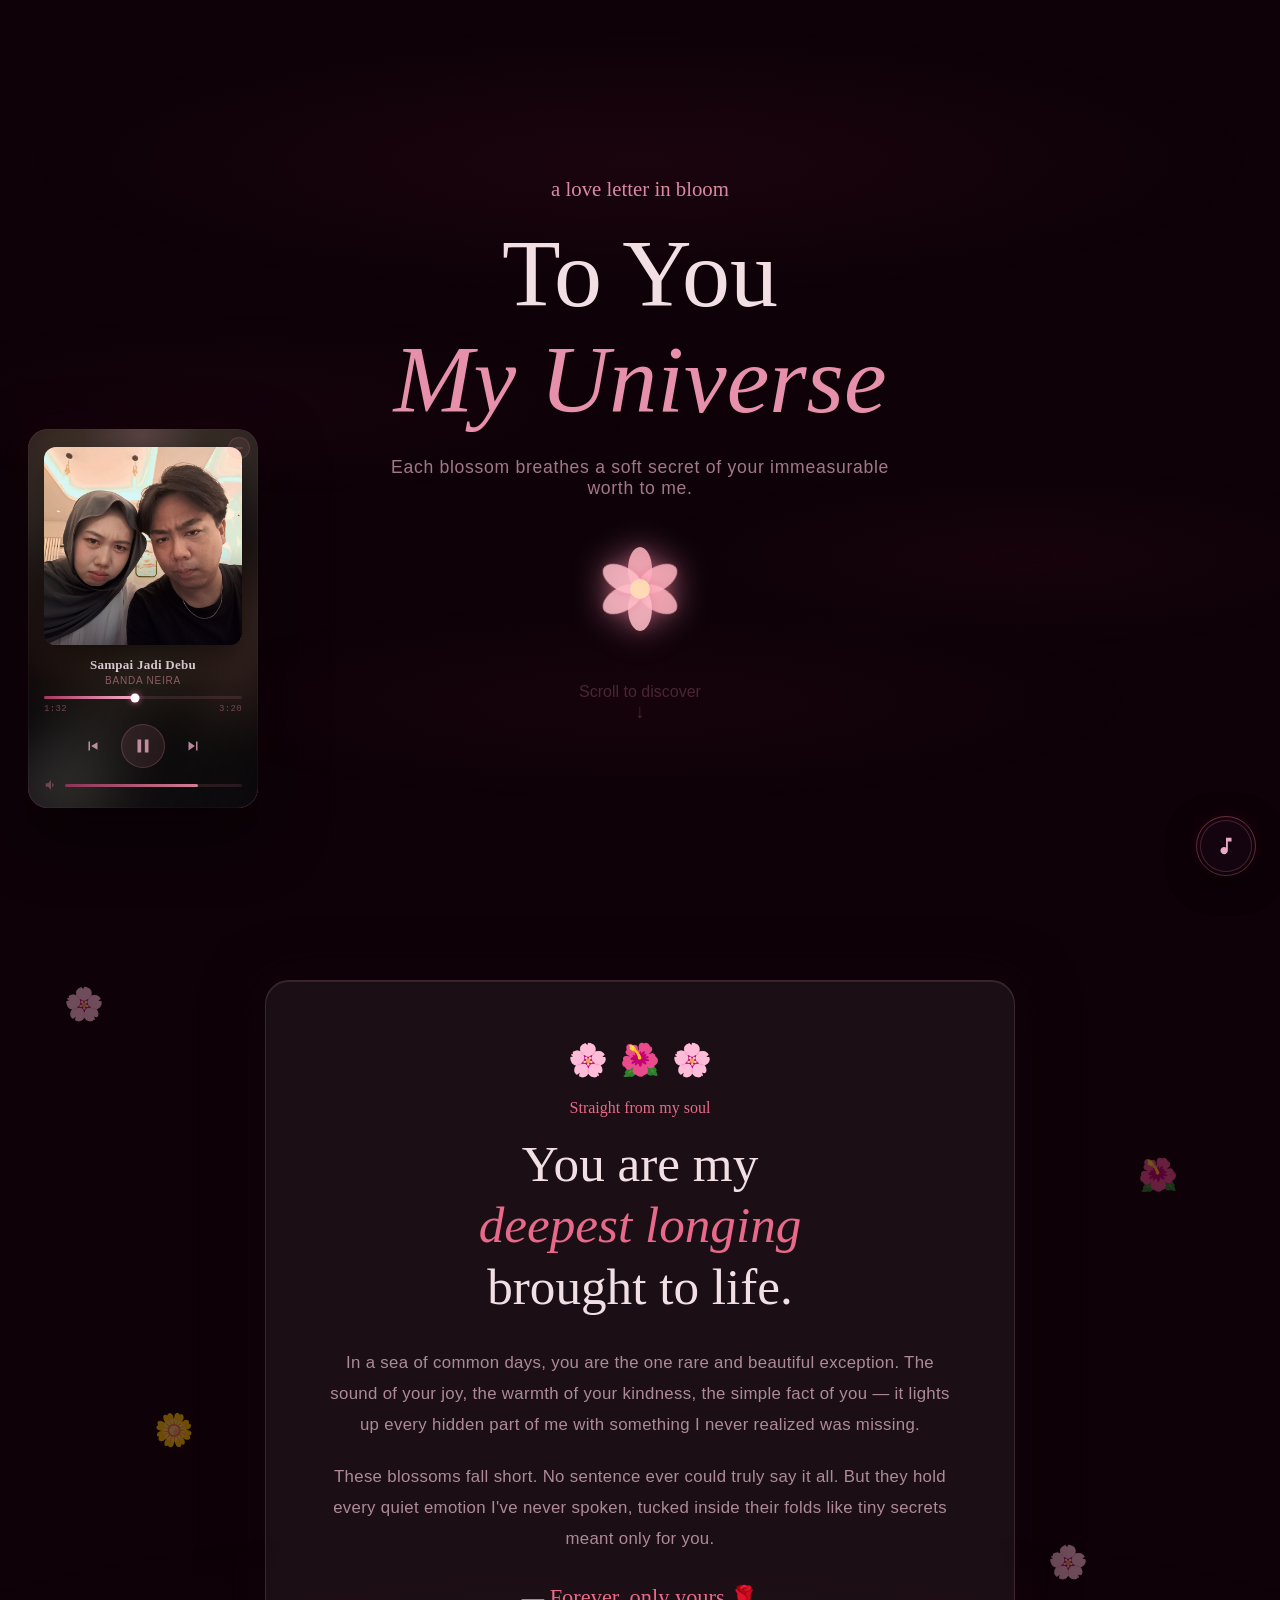
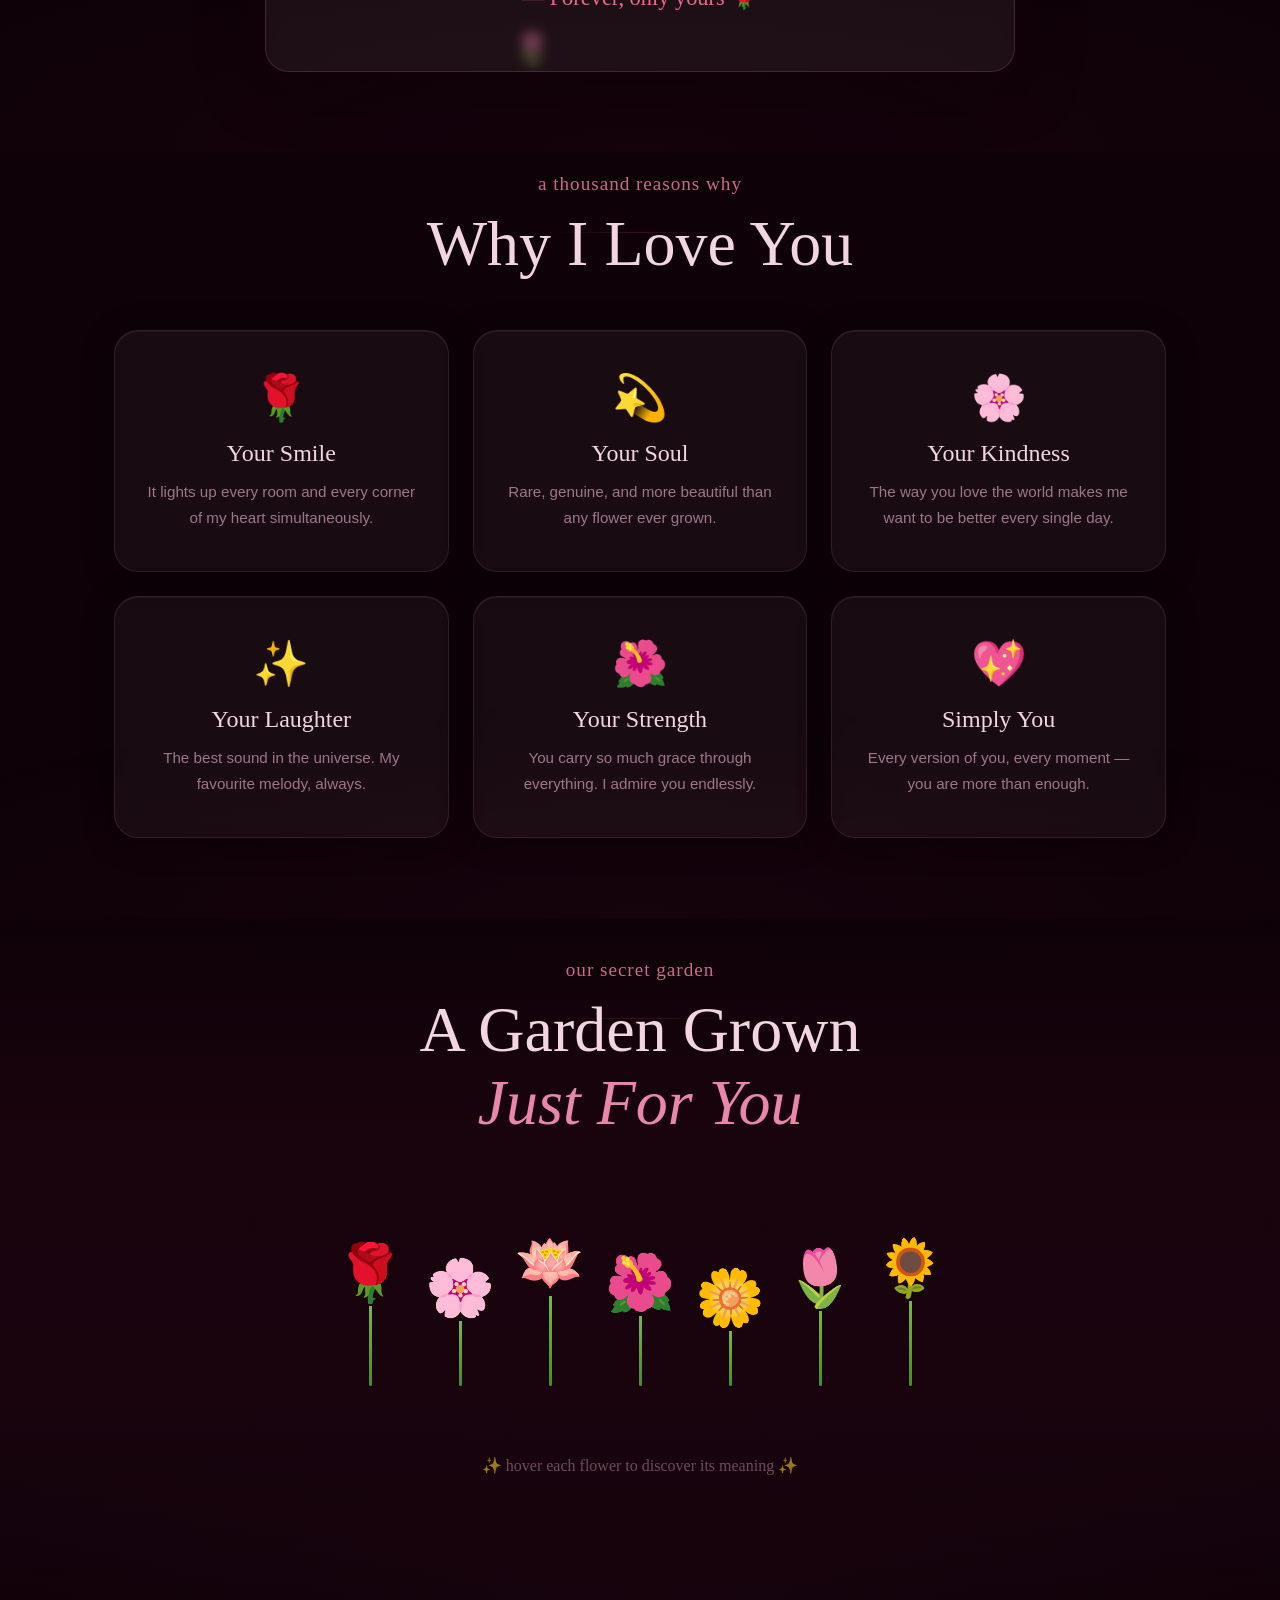
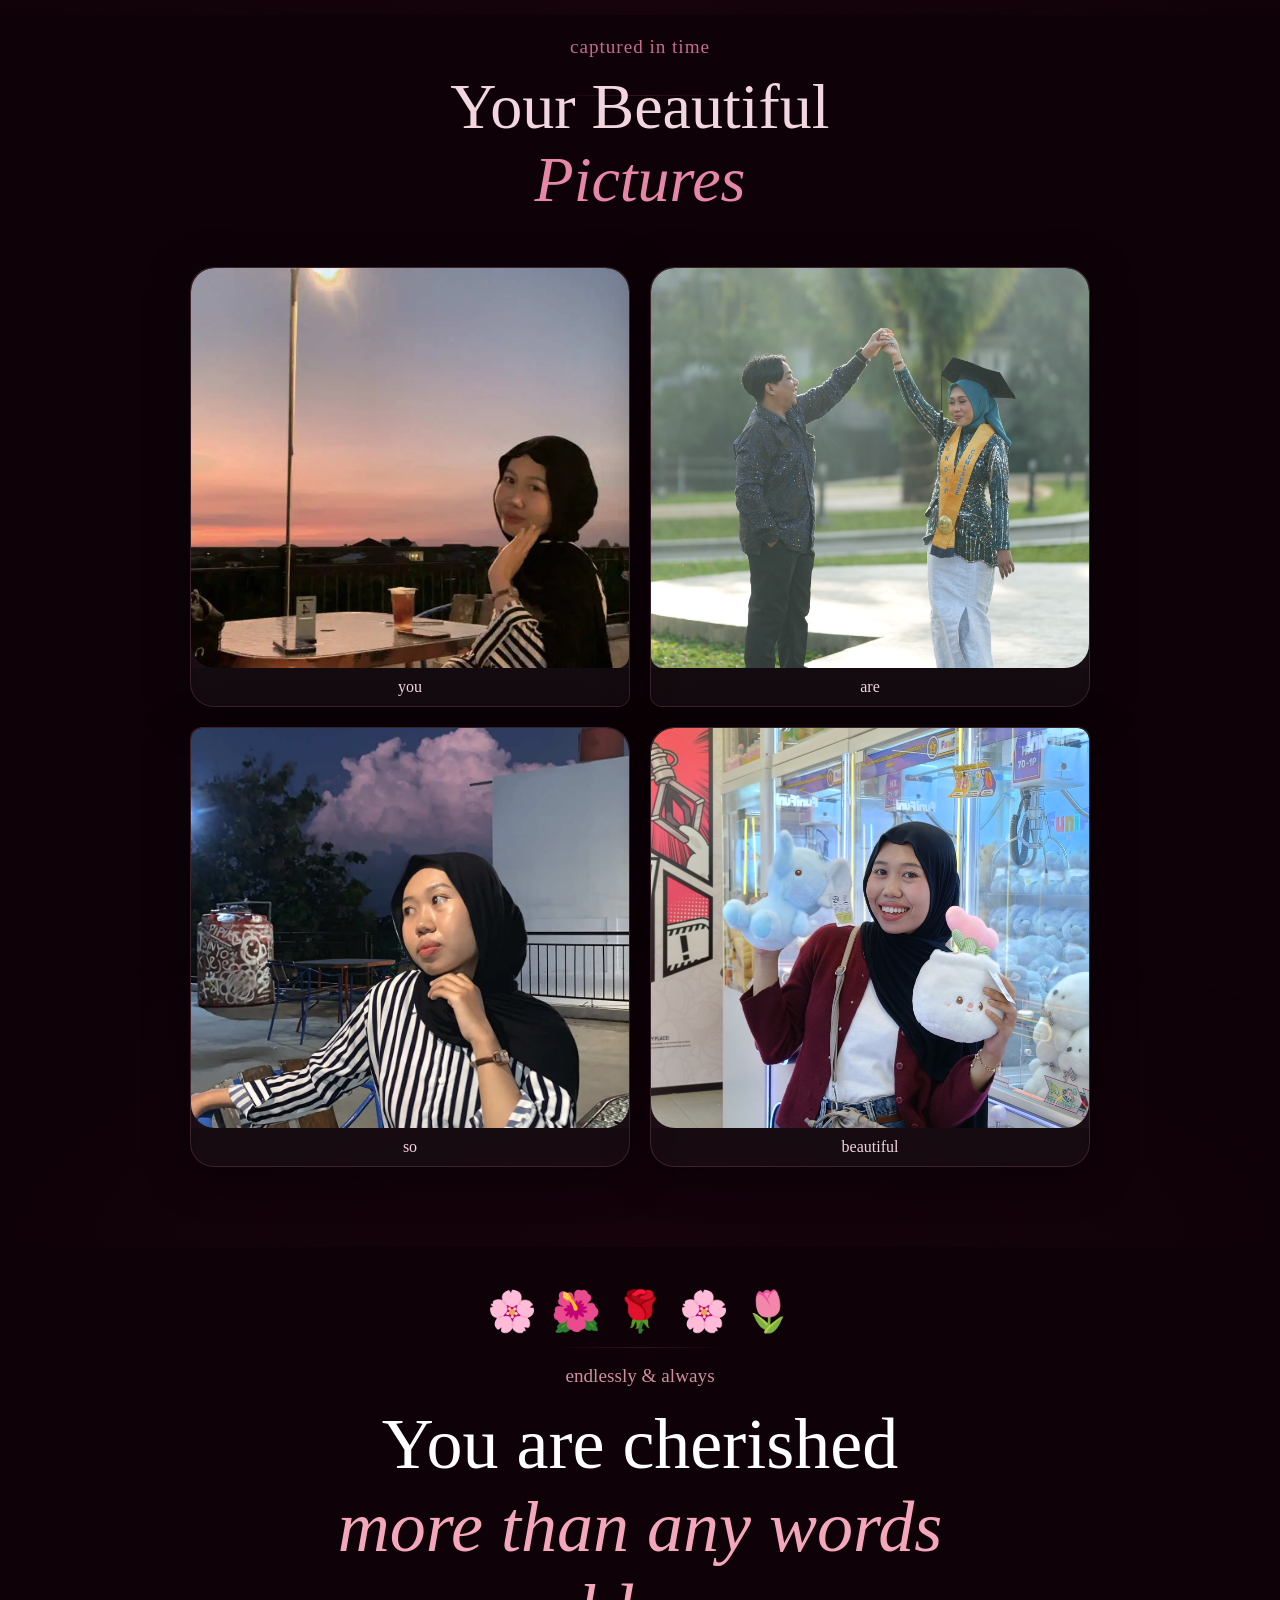
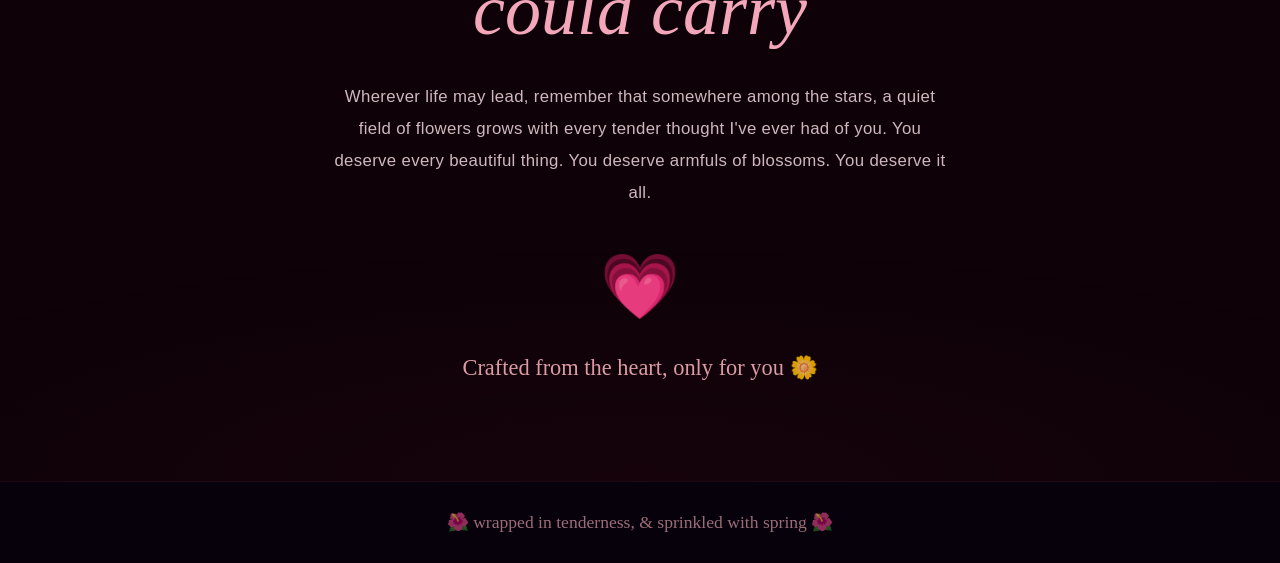
==== commit adb76bde: "Update index.html" ====
--- a/index.html
+++ b/index.html
@@ -559,13 +559,13 @@
   
 
   <!-- Scripts — tier already set in <head>; engine files load in dependency order -->
-  <script src=".//render-loop.jsd"></script>
-  <script src=".//particle-pool.js"></script>
-  <script src=".//performance-manager.js"></script>
-  <script src=".//canvas-flower-engine.js"></script>
-  <script src=".//particles.js"></script>
-  <script src=".//audio-system.js"></script>
-  <script src=".//main.js"></script>
+ <script src="./render-loop.jsd"></script>  <!-- Note: .jsd extension? -->
+<script src="./particle-pool.js"></script>
+<script src="./performance-manager.js"></script>
+<script src="./canvas-flower-engine.js"></script>
+<script src="./particles.js"></script>
+<script src="./audio-system.js"></script>  <!-- Audio system loads here -->
+<script src="./main.js"></script>
 
 
 <div id="cp-root" role="region" aria-label="Music Player" class="cp-playing cp-visible">
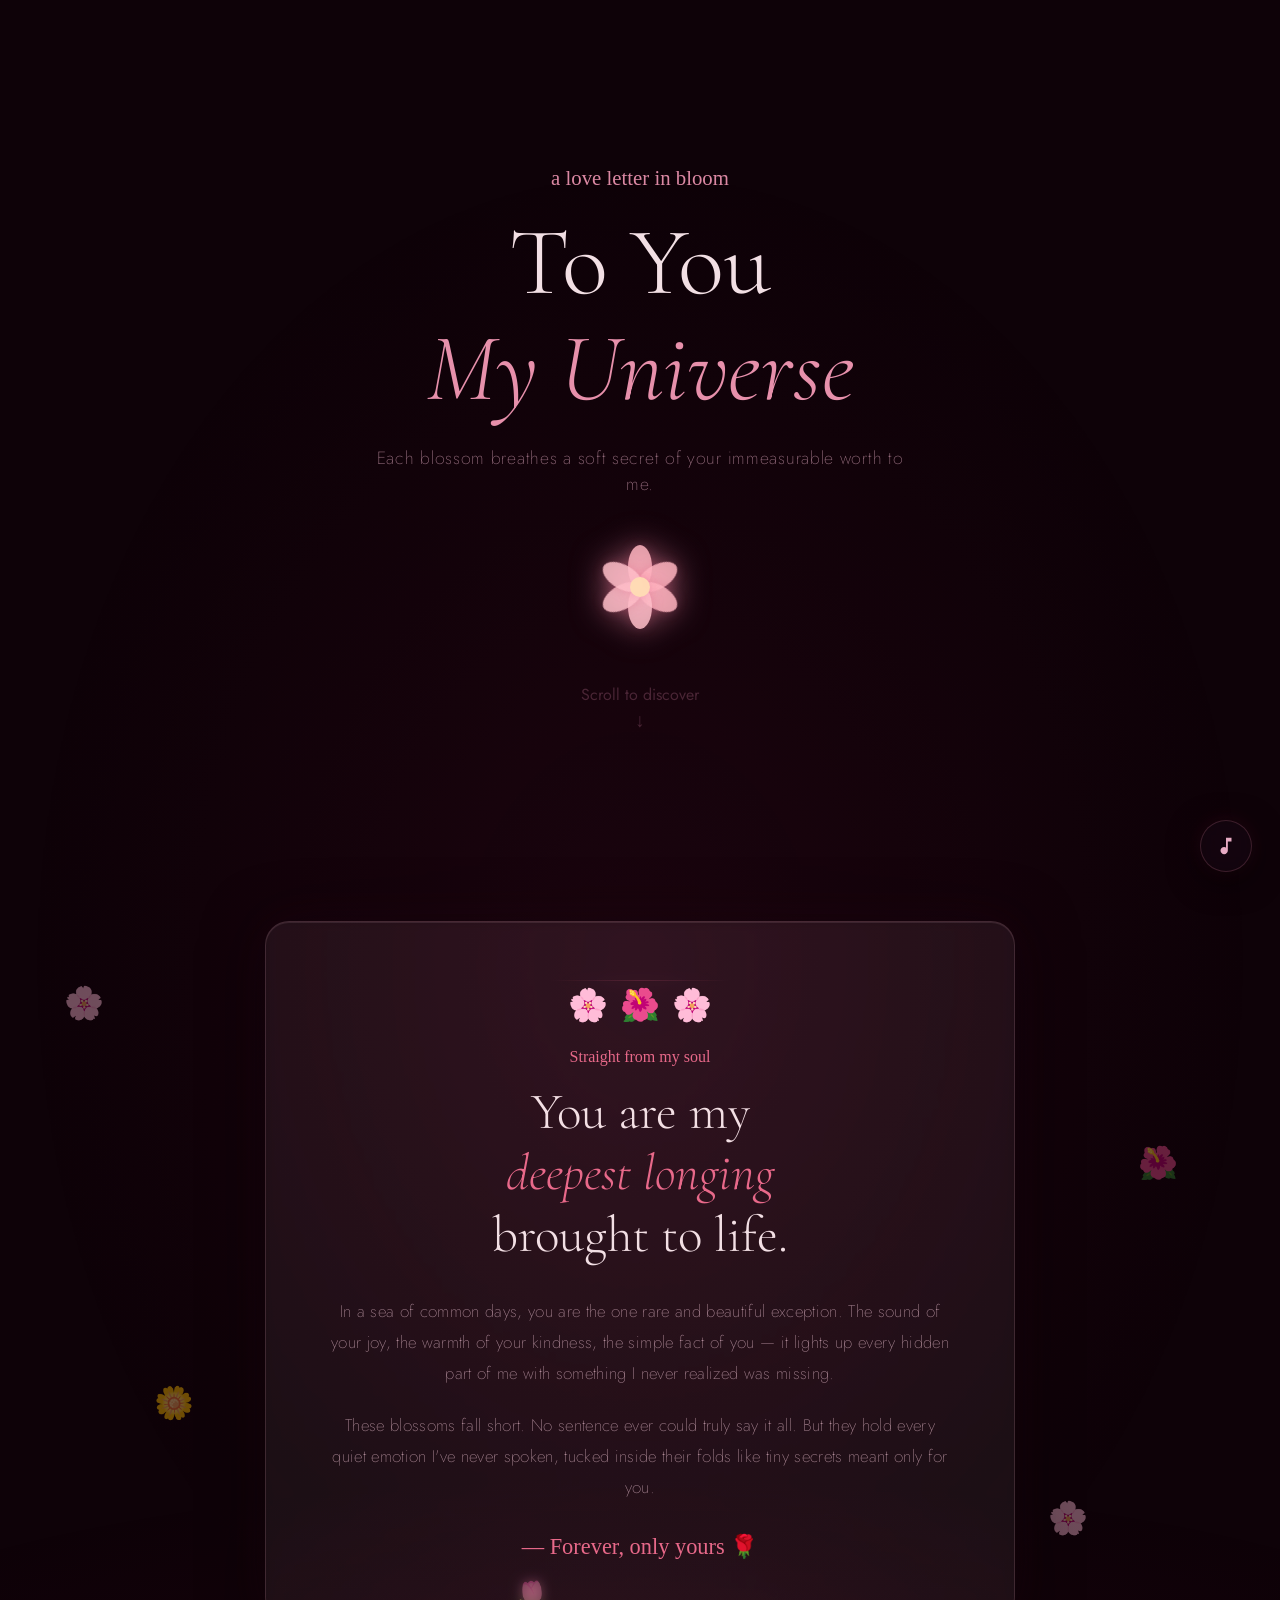
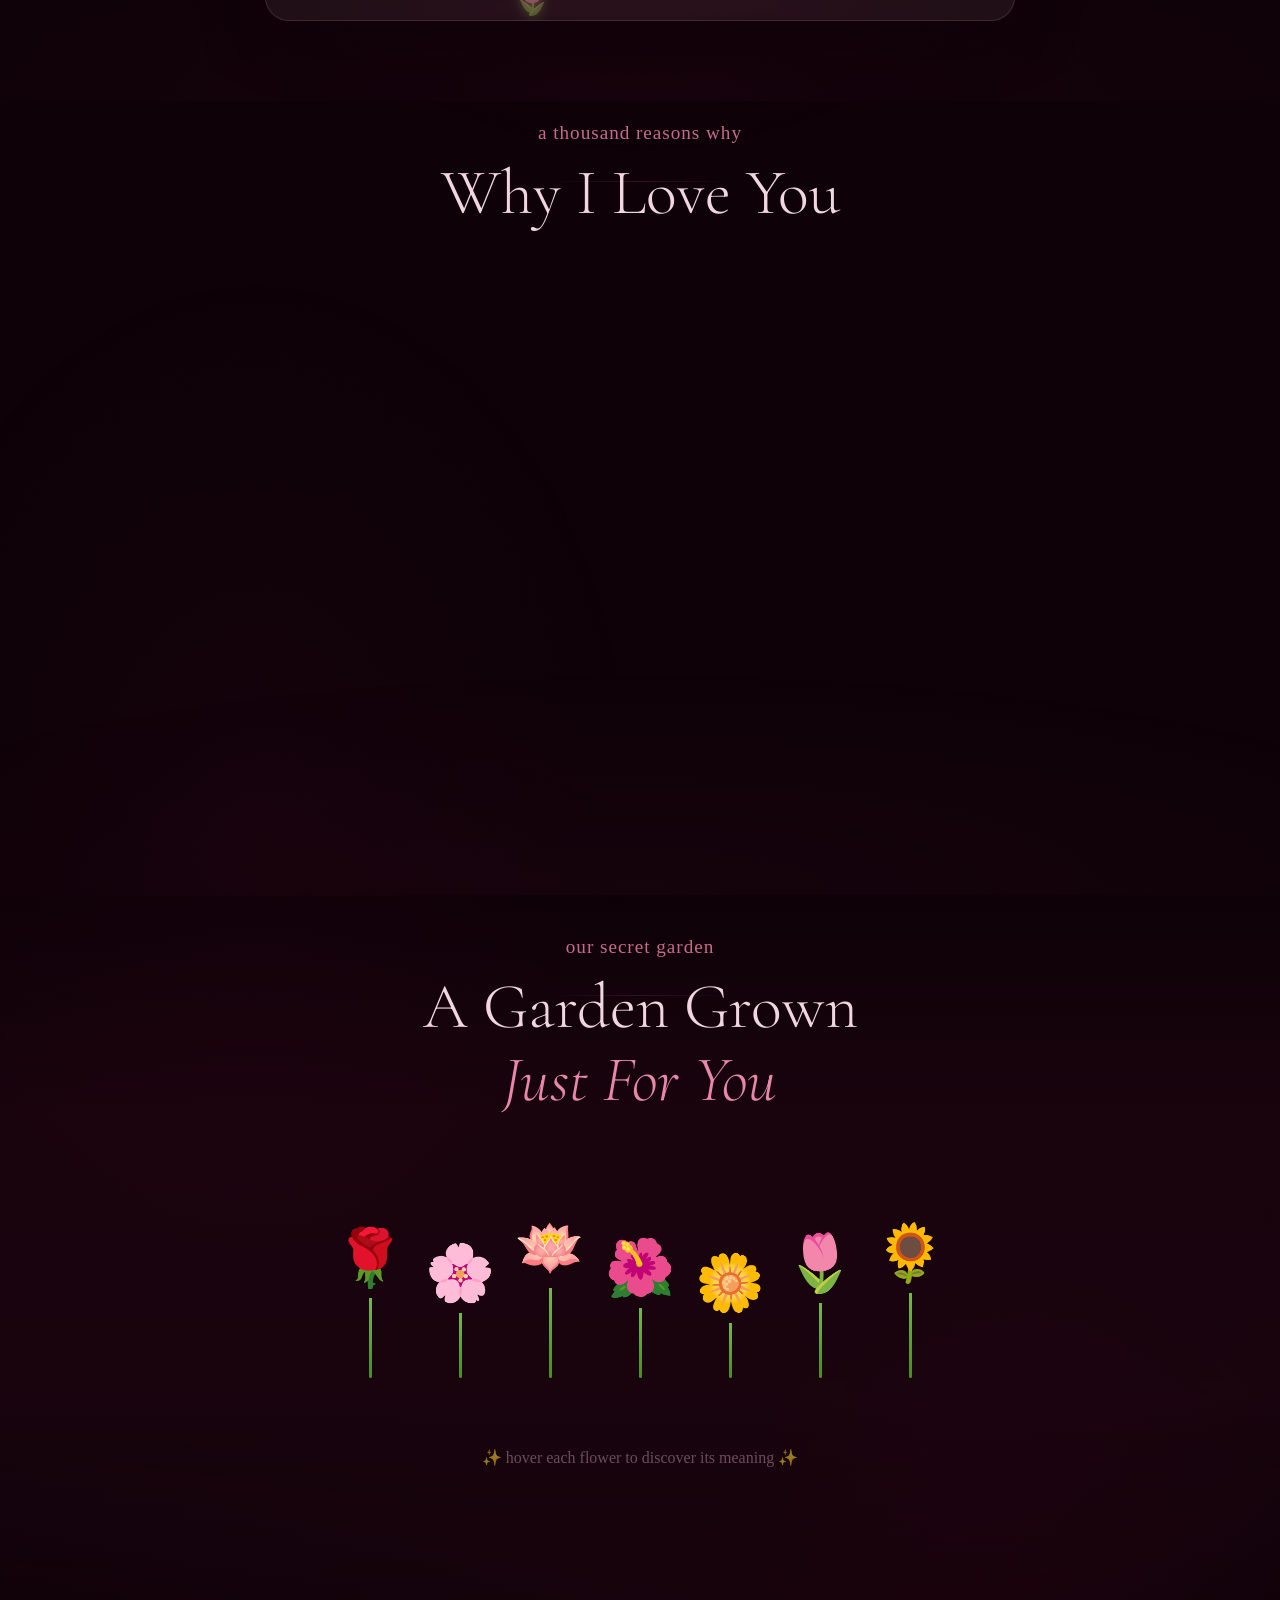
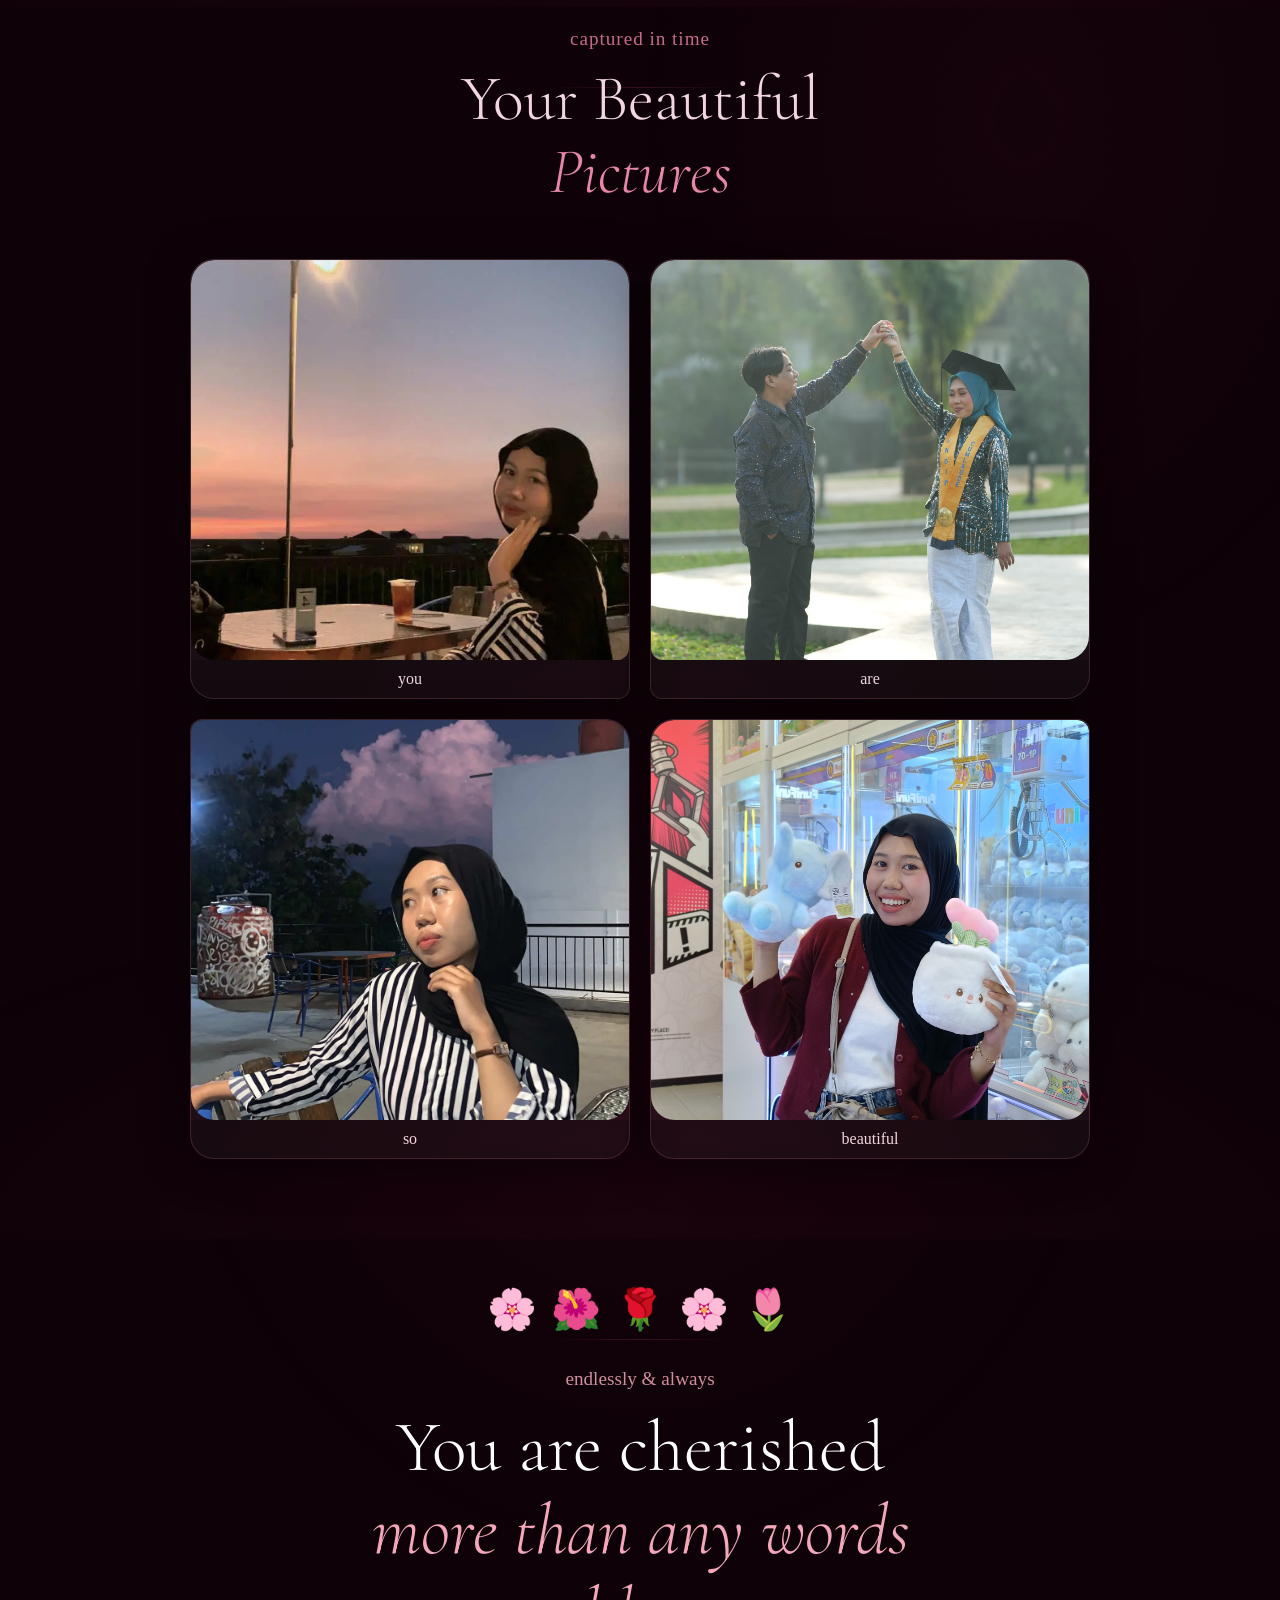
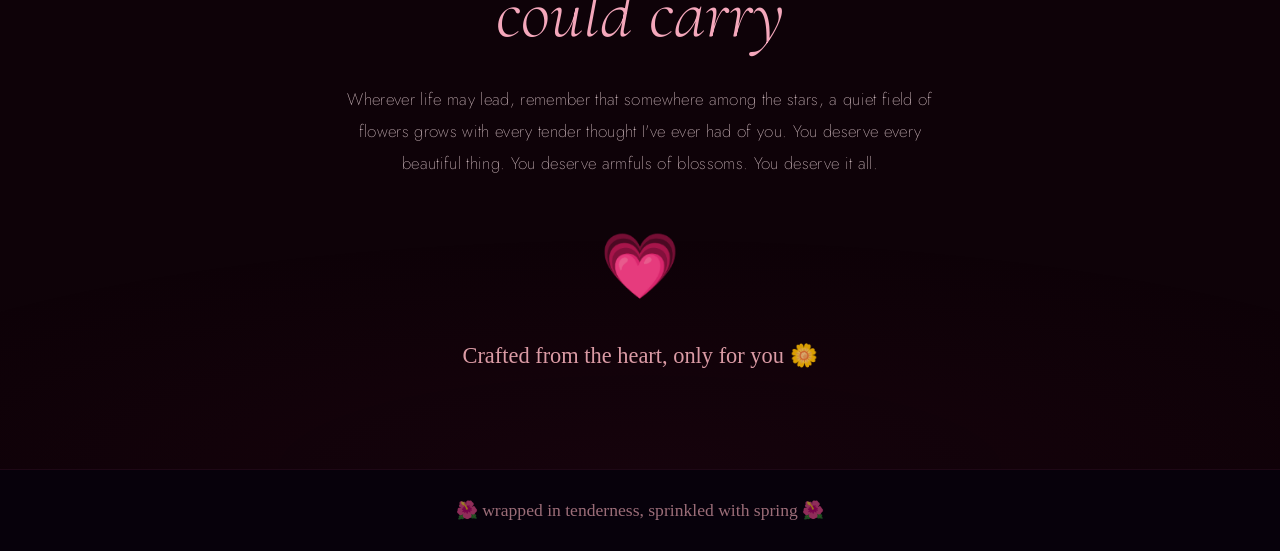
==== commit 7913823f: "Update index.html" ====
--- a/index.html
+++ b/index.html
@@ -1,432 +1,26 @@
 <!DOCTYPE html>
-<html lang="en" class="tier-low"><head><meta http-equiv="Content-Type" content="text/html; charset=UTF-8">
-  
+<html lang="en" class="tier-low">
+<head>
+  <meta http-equiv="Content-Type" content="text/html; charset=UTF-8">
   <meta name="viewport" content="width=device-width, initial-scale=1.0">
   <title>With Love, For You 🌸</title>
+  
   <link rel="preconnect" href="https://fonts.googleapis.com/">
-  <link rel="preconnect" href="https://fonts.gstatic.com/" crossorigin="">
-  <link href=".//css2" rel="stylesheet">
-  <link rel="stylesheet" href=".//style.css">
-  <link rel="stylesheet" href=".//animations.css">
-  <link rel="stylesheet" href=".//dark-romantic.css">
-  <link rel="stylesheet" href=".//performance.css">
-  <link rel="stylesheet" href=".//gpu-optimization.css">
-  <!-- Device tier detection: runs synchronously so later scripts can read window.DeviceTier -->
-  <script src=".//device-tier-system.js"></script>
-<style>
-/* =========================================
-   CINEMATIC MUSIC PLAYER — Hidden-by-default v3
-   Small floating note icon → slide-up panel
-   ========================================= */
+  <link rel="preconnect" href="https://fonts.gstatic.com/" crossorigin>
+  <link href="https://fonts.googleapis.com/css2?family=Cormorant+Garamond:wght@300;400;500;600;700&family=Jost:wght@300;400;500;600&display=swap" rel="stylesheet">
+  <link rel="stylesheet" href="style.css">
+  <link rel="stylesheet" href="animations.css">
+  <link rel="stylesheet" href="dark-romantic.css">
+  <link rel="stylesheet" href="performance.css">
+  <link rel="stylesheet" href="gpu-optimization.css">
+  
+  <!-- Device tier detection -->
+  <script src="device-tier-system.js"></script>
+</head>
+<body class="perf-low">
+  <canvas id="floral-canvas" style="position: fixed; top: 0; left: 0; width: 100%; height: 100%; pointer-events: none; z-index: 2; transform: translate3d(0,0,0); backface-visibility: hidden;"></canvas>
 
-/* ── Floating music toggle button ── */
-#cp-toggle-btn {
-  position: fixed;
-  bottom: 28px;
-  right: 28px;
-  z-index: 9999;
-  width: 52px;
-  height: 52px;
-  border-radius: 50%;
-  border: none;
-  cursor: pointer;
-  background: rgba(20, 5, 15, 0.88);
-  backdrop-filter: blur(20px) saturate(1.5);
-  -webkit-backdrop-filter: blur(20px) saturate(1.5);
-  box-shadow:
-    0 8px 32px rgba(0,0,0,0.6),
-    0 0 0 1px rgba(255,150,180,0.18) inset,
-    0 0 20px rgba(180,50,90,0.15);
-  display: flex;
-  align-items: center;
-  justify-content: center;
-  transition:
-    transform 0.3s cubic-bezier(.23,1,.32,1),
-    box-shadow 0.3s ease,
-    background 0.3s ease;
-  animation: cp-toggle-float 5s ease-in-out infinite;
-  will-change: transform;
-  user-select: none;
-}
-
-@keyframes cp-toggle-float {
-  0%, 100% { transform: translateY(0px); }
-  50%       { transform: translateY(-5px); }
-}
-
-#cp-toggle-btn:hover {
-  background: rgba(40, 10, 25, 0.95);
-  box-shadow:
-    0 12px 40px rgba(0,0,0,0.7),
-    0 0 0 1px rgba(255,150,180,0.3) inset,
-    0 0 30px rgba(200,60,100,0.25);
-  animation-play-state: paused;
-}
-
-#cp-toggle-btn:active { transform: scale(0.93); }
-
-/* Pulsing ring when playing */
-#cp-toggle-btn.cp-is-playing::after {
-  content: '';
-  position: absolute;
-  inset: -4px;
-  border-radius: 50%;
-  border: 1.5px solid rgba(255,130,170,0.4);
-  animation: cp-ring-pulse 2.5s ease-out infinite;
-}
-@keyframes cp-ring-pulse {
-  0%   { transform: scale(1); opacity: 0.7; }
-  100% { transform: scale(1.45); opacity: 0; }
-}
-
-.cp-toggle-icon {
-  width: 22px;
-  height: 22px;
-  color: rgba(255,190,215,0.9);
-  transition: transform 0.35s cubic-bezier(.23,1,.32,1), opacity 0.2s ease;
-  position: absolute;
-}
-.cp-toggle-icon.cp-icon-note  { }
-.cp-toggle-icon.cp-icon-close { opacity: 0; transform: rotate(-90deg) scale(0.6); }
-
-#cp-toggle-btn.cp-panel-open .cp-icon-note  { opacity: 0; transform: rotate(90deg) scale(0.6); }
-#cp-toggle-btn.cp-panel-open .cp-icon-close { opacity: 1; transform: rotate(0deg) scale(1); }
-
-/* ── Slide-up music panel ── */
-#cp-root {
-  position: fixed;
-  bottom: 92px;
-  right: 28px;
-  z-index: 9998;
-  width: 230px;
-  border-radius: 20px;
-  overflow: hidden;
-  background: rgba(8, 2, 14, 0.85);
-  backdrop-filter: blur(28px) saturate(1.6);
-  -webkit-backdrop-filter: blur(28px) saturate(1.6);
-  box-shadow:
-    0 24px 64px rgba(0,0,0,0.7),
-    0 0 0 1px rgba(255,150,180,0.14) inset,
-    0 0 40px rgba(120,20,60,0.12);
-  /* Hidden by default */
-  opacity: 0;
-  transform: translateY(20px) scale(0.96);
-  pointer-events: none;
-  transition:
-    opacity 0.4s cubic-bezier(.23,1,.32,1),
-    transform 0.4s cubic-bezier(.23,1,.32,1);
-  user-select: none;
-  transform-origin: bottom right;
-}
-
-/* Revealed state */
-#cp-root.cp-visible {
-  opacity: 1;
-  transform: translateY(0) scale(1);
-  pointer-events: auto;
-}
-
-/* ── Ambient blurred bg ── */
-.cp-bg-blur {
-  position: absolute;
-  inset: 0;
-  overflow: hidden;
-  border-radius: inherit;
-  opacity: 0;
-  transition: opacity 0.8s ease;
-  pointer-events: none;
-  z-index: 0;
-}
-.cp-bg-img {
-  width: 100%;
-  height: 100%;
-  object-fit: cover;
-  filter: blur(28px) saturate(1.4) brightness(0.28);
-  transform: scale(1.15);
-}
-#cp-root.cp-playing .cp-bg-blur { opacity: 1; }
-
-/* ── Animated border ring ── */
-.cp-border-ring {
-  position: absolute;
-  inset: -1px;
-  border-radius: 21px;
-  padding: 1px;
-  background: conic-gradient(
-    from var(--cp-angle, 0deg),
-    transparent 0%,
-    rgba(255,150,180,0.55) 20%,
-    rgba(200,80,130,0.75) 40%,
-    rgba(255,180,210,0.45) 60%,
-    transparent 80%
-  );
-  -webkit-mask: linear-gradient(#fff 0 0) content-box, linear-gradient(#fff 0 0);
-  mask: linear-gradient(#fff 0 0) content-box, linear-gradient(#fff 0 0);
-  -webkit-mask-composite: xor;
-  mask-composite: exclude;
-  opacity: 0;
-  transition: opacity 0.6s ease;
-  pointer-events: none;
-  z-index: 1;
-  animation: cp-ring-spin 4s linear infinite paused;
-}
-@property --cp-angle { syntax: '<angle>'; inherits: false; initial-value: 0deg; }
-@keyframes cp-ring-spin { to { --cp-angle: 360deg; } }
-#cp-root.cp-playing .cp-border-ring { opacity: 1; animation-play-state: running; }
-
-/* ── Shine sweep ── */
-.cp-shine {
-  position: absolute;
-  inset: 0;
-  border-radius: inherit;
-  background: linear-gradient(115deg, transparent 30%, rgba(255,255,255,0.04) 50%, transparent 70%);
-  background-size: 200% 100%;
-  animation: cp-shine-sweep 5s ease-in-out infinite 2s;
-  pointer-events: none;
-  z-index: 2;
-}
-@keyframes cp-shine-sweep {
-  0%   { background-position: 200% 0; }
-  50%  { background-position: -200% 0; }
-  100% { background-position: 200% 0; }
-}
-
-/* ── Mouse-reactive light orb ── */
-.cp-light-orb {
-  position: absolute;
-  width: 120px;
-  height: 120px;
-  border-radius: 50%;
-  background: radial-gradient(circle, rgba(255,140,190,0.16) 0%, transparent 70%);
-  pointer-events: none;
-  z-index: 2;
-  top: 0; left: 0;
-  transition: transform 0.1s linear;
-  mix-blend-mode: screen;
-}
-
-/* ── Card inner ── */
-.cp-card {
-  position: relative;
-  z-index: 3;
-  display: flex;
-  flex-direction: column;
-  align-items: center;
-  padding: 18px 16px 16px;
-  gap: 12px;
-}
-
-/* ── Cover ── */
-.cp-cover-wrap {
-  position: relative;
-  width: 100%;
-  aspect-ratio: 1 / 1;
-  border-radius: 12px;
-  overflow: hidden;
-  box-shadow: 0 8px 32px rgba(0,0,0,0.55), 0 0 0 1px rgba(255,150,180,0.1) inset;
-  flex-shrink: 0;
-  background: rgba(255,150,180,0.06);
-}
-.cp-cover {
-  width: 100%;
-  height: 100%;
-  object-fit: cover;
-  display: block;
-  transition: transform 0.6s cubic-bezier(.23,1,.32,1), filter 0.4s ease;
-}
-#cp-root:hover .cp-cover { transform: scale(1.03); }
-.cp-cover-overlay {
-  position: absolute;
-  inset: 0;
-  background: linear-gradient(to top, rgba(8,2,14,0.55) 0%, transparent 50%);
-  pointer-events: none;
-}
-.cp-viz {
-  position: absolute;
-  bottom: 8px;
-  left: 50%;
-  transform: translateX(-50%);
-  width: 120px;
-  height: 36px;
-  opacity: 0.85;
-  pointer-events: none;
-  mix-blend-mode: screen;
-}
-
-/* ── Body ── */
-.cp-body { width: 100%; display: flex; flex-direction: column; gap: 10px; }
-
-/* ── Track info ── */
-.cp-info { text-align: center; }
-.cp-title {
-  font-family: 'Cormorant Garamond', 'Georgia', serif;
-  font-size: 13px;
-  font-weight: 600;
-  color: rgba(255,235,245,0.95);
-  letter-spacing: 0.02em;
-  margin: 0;
-  white-space: nowrap;
-  overflow: hidden;
-  text-overflow: ellipsis;
-}
-.cp-artist {
-  font-family: 'Jost', 'Helvetica Neue', sans-serif;
-  font-size: 10px;
-  font-weight: 300;
-  color: rgba(255,160,190,0.5);
-  letter-spacing: 0.08em;
-  text-transform: uppercase;
-  margin: 2px 0 0;
-}
-
-/* ── Progress ── */
-.cp-progress-wrap { width: 100%; }
-.cp-progress-track {
-  position: relative;
-  height: 3px;
-  background: rgba(255,150,180,0.12);
-  border-radius: 2px;
-  overflow: visible;
-}
-.cp-progress-fill {
-  height: 100%;
-  width: 0%;
-  background: linear-gradient(90deg, rgba(200,60,110,0.8), rgba(255,180,210,0.95));
-  border-radius: 2px;
-  transition: width 0.25s linear;
-}
-.cp-progress-dot {
-  position: absolute;
-  top: 50%;
-  left: 0%;
-  width: 9px; height: 9px;
-  background: #fff;
-  border-radius: 50%;
-  transform: translate(-50%, -50%);
-  box-shadow: 0 0 6px rgba(255,120,170,0.8);
-  transition: left 0.25s linear, transform 0.2s ease;
-  pointer-events: none;
-}
-.cp-progress-track:hover .cp-progress-dot { transform: translate(-50%, -50%) scale(1.4); }
-.cp-times {
-  display: flex;
-  justify-content: space-between;
-  margin-top: 5px;
-  font-family: 'Jost', monospace;
-  font-size: 9px;
-  font-weight: 300;
-  color: rgba(255,150,180,0.38);
-  letter-spacing: 0.04em;
-}
-
-/* ── Controls ── */
-.cp-controls { display: flex; align-items: center; justify-content: center; gap: 12px; }
-.cp-btn {
-  background: none;
-  border: none;
-  color: rgba(255,190,215,0.7);
-  cursor: pointer;
-  border-radius: 50%;
-  display: flex;
-  align-items: center;
-  justify-content: center;
-  transition: color 0.2s, background 0.2s, transform 0.18s cubic-bezier(.23,1,.32,1);
-  padding: 0;
-}
-.cp-btn svg { display: block; }
-.cp-prev-btn, .cp-next-btn { width: 32px; height: 32px; }
-.cp-prev-btn svg, .cp-next-btn svg { width: 18px; height: 18px; }
-.cp-play-btn {
-  width: 44px; height: 44px;
-  background: rgba(255,150,180,0.1);
-  border: 1px solid rgba(255,150,180,0.2);
-}
-.cp-play-btn svg { width: 22px; height: 22px; }
-.cp-btn:hover { color: #fff; transform: scale(1.12); background: rgba(255,150,180,0.1); }
-.cp-btn:active { transform: scale(0.93); }
-.cp-play-btn:hover { background: rgba(255,150,180,0.2); border-color: rgba(255,150,180,0.4); }
-
-@keyframes cp-play-pulse {
-  0%   { box-shadow: 0 0 0 0 rgba(200,60,110,0.4); }
-  70%  { box-shadow: 0 0 0 10px rgba(200,60,110,0); }
-  100% { box-shadow: 0 0 0 0 rgba(200,60,110,0); }
-}
-#cp-root.cp-playing .cp-play-btn { animation: cp-play-pulse 2.2s ease-out infinite; }
-
-/* ── Volume ── */
-.cp-vol-row { display: flex; align-items: center; gap: 7px; }
-.cp-vol-icon { width: 14px; height: 14px; flex-shrink: 0; color: rgba(255,150,180,0.32); }
-.cp-vol-track { position: relative; flex: 1; height: 3px; background: rgba(255,150,180,0.12); border-radius: 2px; }
-.cp-vol-fill {
-  position: absolute;
-  inset: 0;
-  width: 75%;
-  background: linear-gradient(90deg, rgba(180,50,100,0.65), rgba(255,150,180,0.8));
-  border-radius: 2px;
-  pointer-events: none;
-  transition: width 0.05s linear;
-}
-.cp-vol-input {
-  position: absolute;
-  inset: -8px 0;
-  width: 100%;
-  opacity: 0;
-  cursor: pointer;
-  height: 20px;
-  margin: 0;
-}
-
-/* ── Close button inside panel (top-right) ── */
-.cp-mini-btn {
-  position: absolute;
-  top: 8px; right: 8px;
-  z-index: 10;
-  background: rgba(255,150,180,0.07);
-  border: 1px solid rgba(255,150,180,0.12);
-  border-radius: 50%;
-  width: 22px; height: 22px;
-  display: flex;
-  align-items: center;
-  justify-content: center;
-  cursor: pointer;
-  color: rgba(255,150,180,0.4);
-  transition: color 0.2s, background 0.2s, transform 0.15s;
-  padding: 0;
-}
-.cp-mini-btn svg { width: 12px; height: 12px; }
-.cp-mini-btn:hover { color: #fff; background: rgba(255,150,180,0.18); transform: scale(1.1); }
-
-/* ── Fallback ── */
-.cp-fallback {
-  position: absolute;
-  inset: 0;
-  z-index: 20;
-  display: flex;
-  align-items: center;
-  justify-content: center;
-  background: rgba(8,2,14,0.88);
-  border-radius: inherit;
-  cursor: pointer;
-  font-family: 'Cormorant Garamond', serif;
-  font-style: italic;
-  font-size: 12px;
-  color: rgba(255,180,210,0.8);
-  letter-spacing: 0.05em;
-  transition: opacity 0.3s ease;
-}
-.cp-hidden { display: none !important; }
-
-@media (max-width: 600px) {
-  #cp-toggle-btn { bottom: 16px; right: 16px; width: 46px; height: 46px; }
-  #cp-root { bottom: 74px; right: 16px; width: 200px; border-radius: 16px; }
-  .cp-title { font-size: 12px; }
-  .cp-play-btn { width: 40px; height: 40px; }
-  .cp-play-btn svg { width: 20px; height: 20px; }
-}
-    </style><style>.glass{backdrop-filter:blur(6px)!important;-webkit-backdrop-filter:blur(6px)!important}</style></head>
-<body class="perf-low"><canvas id="floral-canvas" width="1536" height="735" style="position: fixed; top: 0px; left: 0px; width: 1536px; height: 735px; pointer-events: none; z-index: 2; transform: translate3d(0px, 0px, 0px); backface-visibility: hidden;"></canvas>
-
-  <!-- ===== GLOBAL CINEMATIC BACKGROUND (fixed, z=-10, one unified layer) ===== -->
+  <!-- ===== GLOBAL CINEMATIC BACKGROUND ===== -->
   <div id="global-bg-layer" aria-hidden="true"></div>
   
   <!-- ===== MAIN WEBSITE ===== -->
@@ -454,17 +48,12 @@
             </g>
           </svg>
         </div>
-      
+        <div class="scroll-indicator">
           <span>Scroll to discover</span>
           <div class="scroll-arrow">↓</div>
-        </a>
+        </div>
       </div>
-      
-        
-        
-        
-      </section></div>
-    
+    </section>
 
     <!-- ===== MESSAGE ===== -->
     <section id="message">
@@ -497,12 +86,36 @@
         <p class="section-eyebrow">a thousand reasons why</p>
         <h2 class="section-title">Why I Love You</h2>
         <div class="reasons-grid">
-          <div class="reason-card glass reveal-card visible" style=""><div class="reason-icon">🌹</div><h3>Your Smile</h3><p>It lights up every room and every corner of my heart simultaneously.</p></div>
-          <div class="reason-card glass reveal-card delay1 visible"><div class="reason-icon">💫</div><h3>Your Soul</h3><p>Rare, genuine, and more beautiful than any flower ever grown.</p></div>
-          <div class="reason-card glass reveal-card delay2 visible" style=""><div class="reason-icon">🌸</div><h3>Your Kindness</h3><p>The way you love the world makes me want to be better every single day.</p></div>
-          <div class="reason-card glass reveal-card delay3 visible" style=""><div class="reason-icon">✨</div><h3>Your Laughter</h3><p>The best sound in the universe. My favourite melody, always.</p></div>
-          <div class="reason-card glass reveal-card delay4 visible" style=""><div class="reason-icon">🌺</div><h3>Your Strength</h3><p>You carry so much grace through everything. I admire you endlessly.</p></div>
-          <div class="reason-card glass reveal-card delay5 visible" style=""><div class="reason-icon">💖</div><h3>Simply You</h3><p>Every version of you, every moment — you are more than enough.</p></div>
+          <div class="reason-card glass reveal-card">
+            <div class="reason-icon">🌹</div>
+            <h3>Your Smile</h3>
+            <p>It lights up every room and every corner of my heart simultaneously.</p>
+          </div>
+          <div class="reason-card glass reveal-card delay1">
+            <div class="reason-icon">💫</div>
+            <h3>Your Soul</h3>
+            <p>Rare, genuine, and more beautiful than any flower ever grown.</p>
+          </div>
+          <div class="reason-card glass reveal-card delay2">
+            <div class="reason-icon">🌸</div>
+            <h3>Your Kindness</h3>
+            <p>The way you love the world makes me want to be better every single day.</p>
+          </div>
+          <div class="reason-card glass reveal-card delay3">
+            <div class="reason-icon">✨</div>
+            <h3>Your Laughter</h3>
+            <p>The best sound in the universe. My favourite melody, always.</p>
+          </div>
+          <div class="reason-card glass reveal-card delay4">
+            <div class="reason-icon">🌺</div>
+            <h3>Your Strength</h3>
+            <p>You carry so much grace through everything. I admire you endlessly.</p>
+          </div>
+          <div class="reason-card glass reveal-card delay5">
+            <div class="reason-icon">💖</div>
+            <h3>Simply You</h3>
+            <p>Every version of you, every moment — you are more than enough.</p>
+          </div>
         </div>
       </div>
     </section>
@@ -532,17 +145,17 @@
         <p class="section-eyebrow">captured in time</p>
         <h2 class="section-title">Your Beautiful<br><em>Pictures</em></h2>
         <div class="gallery-grid">
-          <div class="gallery-card glass gc1"><img src=".//img1.png" class="gallery-img" alt="Photo 1"><div class="gallery-caption">you</div></div>
-          <div class="gallery-card glass gc2" style=""><img src=".//img2.jpg" class="gallery-img" alt="Photo 2"><div class="gallery-caption">are</div></div>
-          <div class="gallery-card glass gc3"><img src=".//img3.png" class="gallery-img" alt="Photo 3"><div class="gallery-caption">so</div></div>
-          <div class="gallery-card glass gc4"><img src=".//img4.jpg" class="gallery-img" alt="Photo 4"><div class="gallery-caption">beautiful</div></div>
+          <div class="gallery-card glass gc1"><img src="img1.png" class="gallery-img" alt="Photo 1"><div class="gallery-caption">you</div></div>
+          <div class="gallery-card glass gc2"><img src="img2.jpg" class="gallery-img" alt="Photo 2"><div class="gallery-caption">are</div></div>
+          <div class="gallery-card glass gc3"><img src="img3.png" class="gallery-img" alt="Photo 3"><div class="gallery-caption">so</div></div>
+          <div class="gallery-card glass gc4"><img src="img4.jpg" class="gallery-img" alt="Photo 4"><div class="gallery-caption">beautiful</div></div>
         </div>
       </div>
     </section>
 
     <!-- ===== FINALE ===== -->
     <section id="finale">
-      <canvas id="finale-canvas" width="1912" height="903" style="width: 1530px; height: 723px; transform: translate3d(0px, 0px, 0px);"></canvas>
+      <canvas id="finale-canvas" style="width: 100%; height: auto;"></canvas>
       <div class="finale-inner">
         <div class="finale-flowers">
           <span class="ff">🌸</span><span class="ff delay1">🌺</span><span class="ff delay2">🌹</span><span class="ff delay3">🌸</span><span class="ff delay4">🌷</span>
@@ -550,116 +163,25 @@
         <p class="finale-eyebrow">endlessly &amp; always</p>
         <h2 class="finale-title">You are cherished<br><em>more than any words could carry</em></h2>
         <p class="finale-body">Wherever life may lead, remember that somewhere among the stars, a quiet field of flowers grows with every tender thought I've ever had of you. You deserve every beautiful thing. You deserve armfuls of blossoms. You deserve it all.</p>
-        <div class="finale-heart"><div class="heart-pulse" style="will-change: transform;">💗</div></div>
+        <div class="finale-heart"><div class="heart-pulse">💗</div></div>
         <p class="finale-sig">Crafted from the heart, only for you 🌼</p>
       </div>
     </section>
 
-    <footer><p>🌺 wrapped in tenderness,  &amp; sprinkled with spring 🌺</p></footer>
-  
+    <footer>
+      <p>🌺 wrapped in tenderness, sprinkled with spring 🌺</p>
+    </footer>
+  </div>
 
-  <!-- Scripts — tier already set in <head>; engine files load in dependency order -->
- <script src="./render-loop.jsd"></script>  <!-- Note: .jsd extension? -->
-<script src="./particle-pool.js"></script>
-<script src="./performance-manager.js"></script>
-<script src="./canvas-flower-engine.js"></script>
-<script src="./particles.js"></script>
-<script src="./audio-system.js"></script>  <!-- Audio system loads here -->
-<script src="./main.js"></script>
+  <!-- Scripts - Fixed extensions and proper order -->
+  <script src="render-loop.js"></script>
+  <script src="particle-pool.js"></script>
+  <script src="performance-manager.js"></script>
+  <script src="canvas-flower-engine.js"></script>
+  <script src="particles.js"></script>
+  <script src="audio-system.js"></script>
+  <script src="main.js"></script>
 
-
-<div id="cp-root" role="region" aria-label="Music Player" class="cp-playing cp-visible">
-      <!-- Ambient blurred bg from cover -->
-      <div class="cp-bg-blur">
-        <img class="cp-bg-img" src=".//song1.png" alt="" aria-hidden="true">
-      </div>
-
-      <!-- Animated border gradient ring -->
-      <div class="cp-border-ring" aria-hidden="true"></div>
-
-      <!-- Cinematic shine sweep -->
-      <div class="cp-shine" aria-hidden="true"></div>
-
-      <!-- Mouse-reactive lighting orb -->
-      <div class="cp-light-orb" aria-hidden="true" style="transform: translate(95.6522%, 5.19211%) translate(-50%, -50%);"></div>
-
-      <!-- Inner card -->
-      <div class="cp-card">
-
-        <!-- Cover art — 3:4 portrait -->
-        <div class="cp-cover-wrap">
-          <img class="cp-cover" src=".//song1.png" alt="Album cover">
-          <div class="cp-cover-overlay"></div>
-          <!-- Visualizer bars over cover -->
-          <canvas class="cp-viz" width="120" height="36" aria-hidden="true"></canvas>
-        </div>
-
-        <!-- Info + controls -->
-        <div class="cp-body">
-
-          <!-- Track info -->
-          <div class="cp-info">
-            <p class="cp-title">Sampai Jadi Debu</p>
-            <p class="cp-artist">Banda Neira</p>
-          </div>
-
-          <!-- Progress bar -->
-          <div class="cp-progress-wrap" role="progressbar" aria-valuemin="0" aria-valuemax="100" aria-valuenow="0">
-            <div class="cp-progress-track">
-              <div class="cp-progress-fill" style="width: 46.181%;"></div>
-              <div class="cp-progress-dot" style="left: 46.181%;"></div>
-            </div>
-            <div class="cp-times">
-              <span class="cp-time-cur">1:32</span>
-              <span class="cp-time-dur">3:20</span>
-            </div>
-          </div>
-
-          <!-- Controls -->
-          <div class="cp-controls">
-            <button class="cp-btn cp-prev-btn" aria-label="Previous track">
-              <svg viewBox="0 0 24 24" fill="currentColor"><path d="M6 6h2v12H6V6zm3.5 6 8.5 5V7L9.5 12z"></path></svg>
-            </button>
-            <button class="cp-btn cp-play-btn" aria-label="Play or pause">
-              <svg class="cp-icon-play cp-hidden" viewBox="0 0 24 24" fill="currentColor"><path d="M8 5v14l11-7L8 5z"></path></svg>
-              <svg class="cp-icon-pause" viewBox="0 0 24 24" fill="currentColor"><path d="M6 19h4V5H6v14zm8-14v14h4V5h-4z"></path></svg>
-            </button>
-            <button class="cp-btn cp-next-btn" aria-label="Next track">
-              <svg viewBox="0 0 24 24" fill="currentColor"><path d="M6 18l8.5-6L6 6v12zM16 6v12h2V6h-2z"></path></svg>
-            </button>
-          </div>
-
-          <!-- Volume -->
-          <div class="cp-vol-row">
-            <svg class="cp-vol-icon" viewBox="0 0 24 24" fill="currentColor" aria-hidden="true">
-              <path d="M3 9v6h4l5 5V4L7 9H3zm13.5 3A4.5 4.5 0 0 0 14 7.97v8.05c1.48-.73 2.5-2.25 2.5-4.02z"></path>
-            </svg>
-            <div class="cp-vol-track">
-              <div class="cp-vol-fill"></div>
-              <input type="range" class="cp-vol-input" min="0" max="100" value="75" aria-label="Volume">
-            </div>
-          </div>
-
-        </div><!-- /cp-body -->
-      </div><!-- /cp-card -->
-
-      <!-- Minimise toggle -->
-      <button class="cp-mini-btn" aria-label="Toggle player size">
-        <svg viewBox="0 0 24 24" fill="currentColor"><path d="M19 13H5v-2h14v2z"></path></svg>
-      </button>
-
-      <!-- Fallback tap notice -->
-      <div class="cp-fallback cp-hidden">
-        <span>♪ Tap to play music</span>
-      </div>
-    </div><button id="cp-toggle-btn" aria-label="Toggle music player" aria-expanded="true" class="cp-is-playing cp-panel-open">
-      <!-- Musical note icon -->
-      <svg class="cp-toggle-icon cp-icon-note" viewBox="0 0 24 24" fill="currentColor" aria-hidden="true">
-        <path d="M12 3v10.55c-.59-.34-1.27-.55-2-.55-2.21 0-4 1.79-4 4s1.79 4 4 4 4-1.79 4-4V7h4V3h-6z"></path>
-      </svg>
-      <!-- Close X icon -->
-      <svg class="cp-toggle-icon cp-icon-close" viewBox="0 0 24 24" fill="currentColor" aria-hidden="true">
-        <path d="M19 6.41L17.59 5 12 10.59 6.41 5 5 6.41 10.59 12 5 17.59 6.41 19 12 13.41 17.59 19 19 17.59 13.41 12z"></path>
-      </svg>
-
-    </button></body></html>
+  <!-- Audio System will automatically inject its own CSS and UI -->
+</body>
+</html>
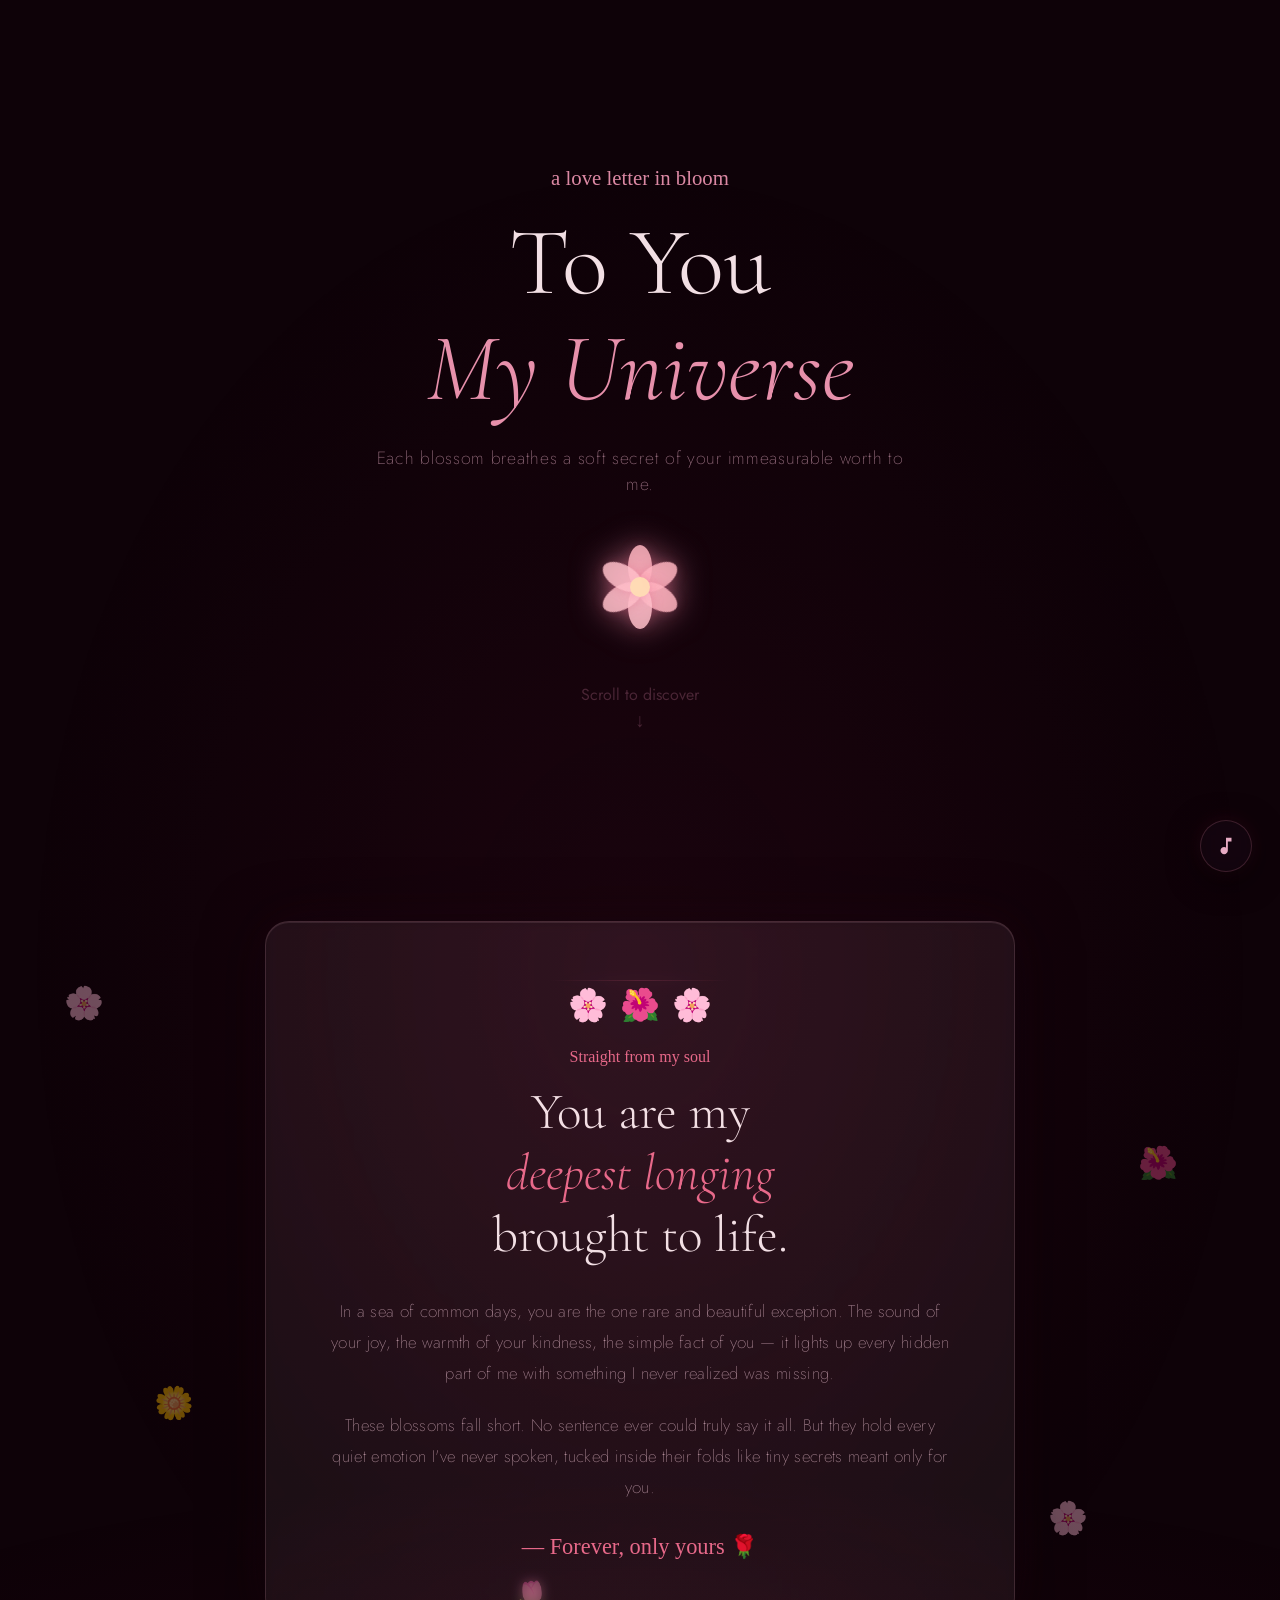
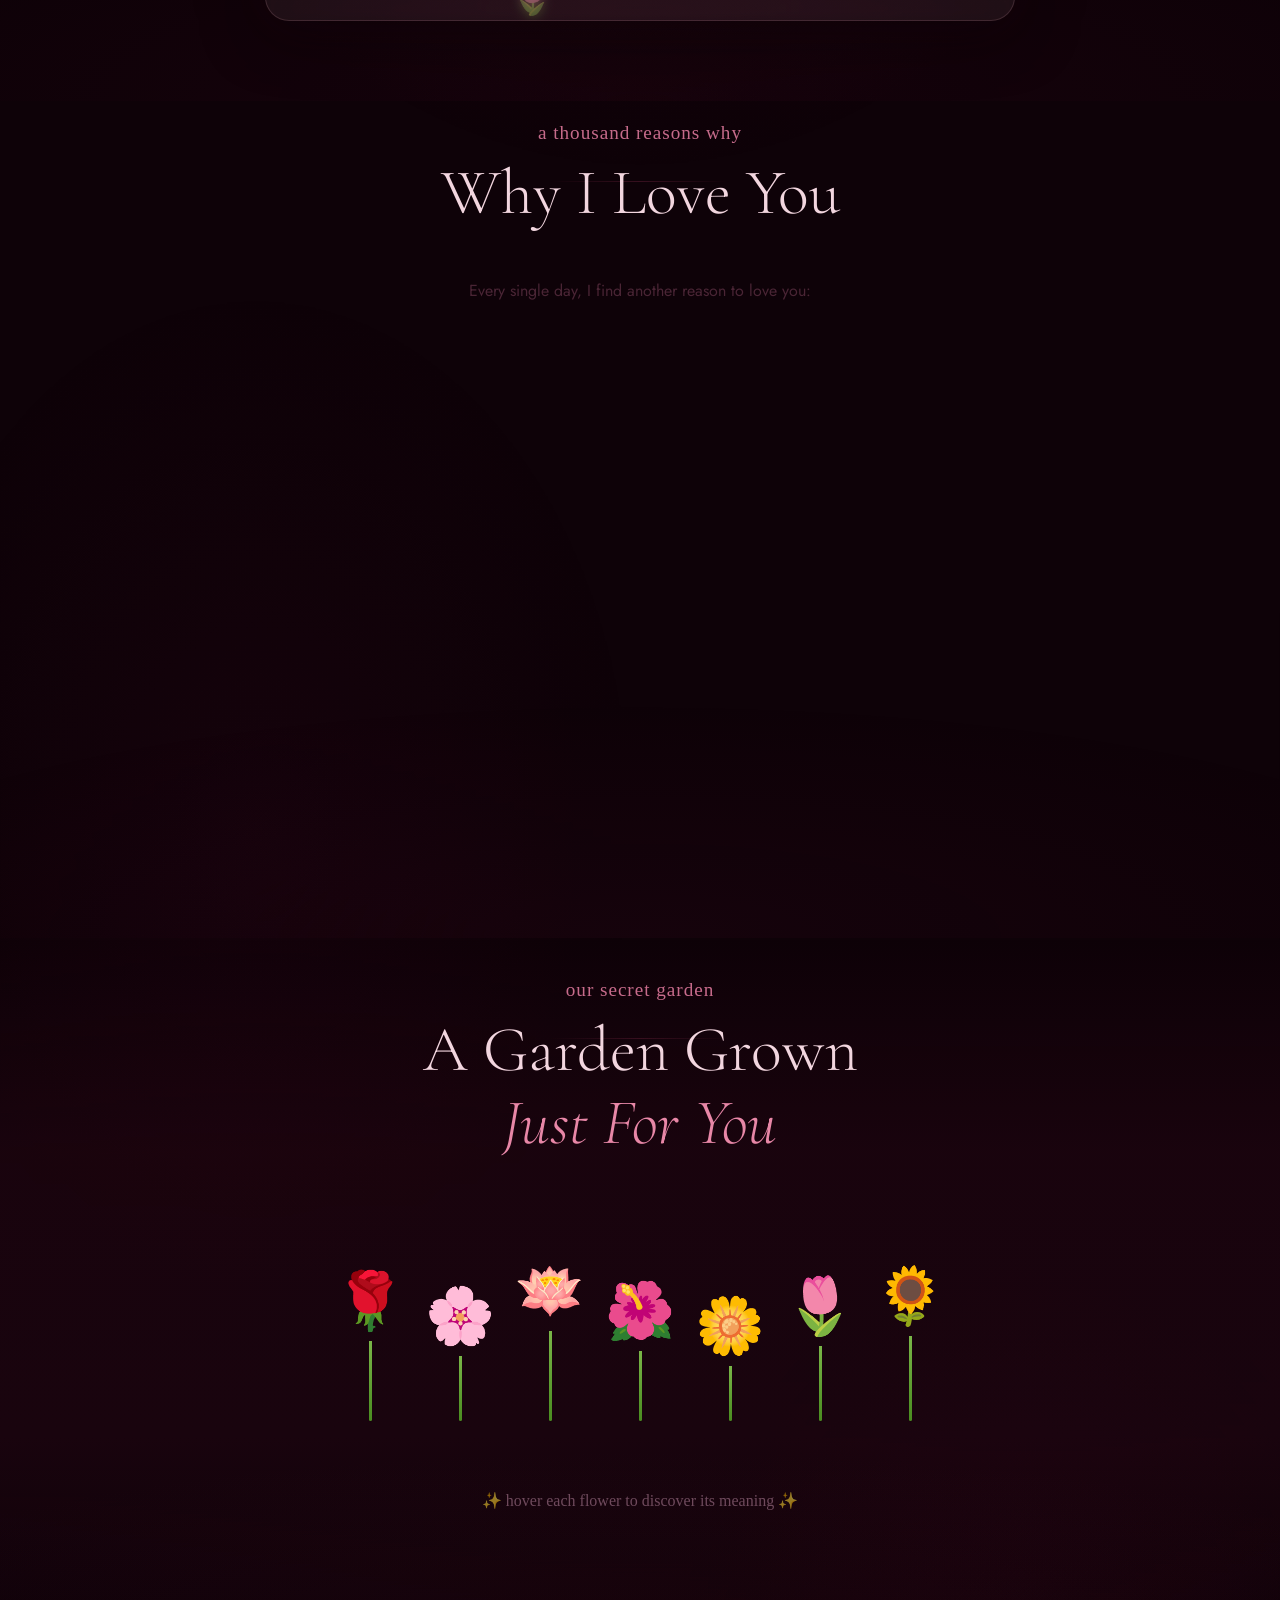
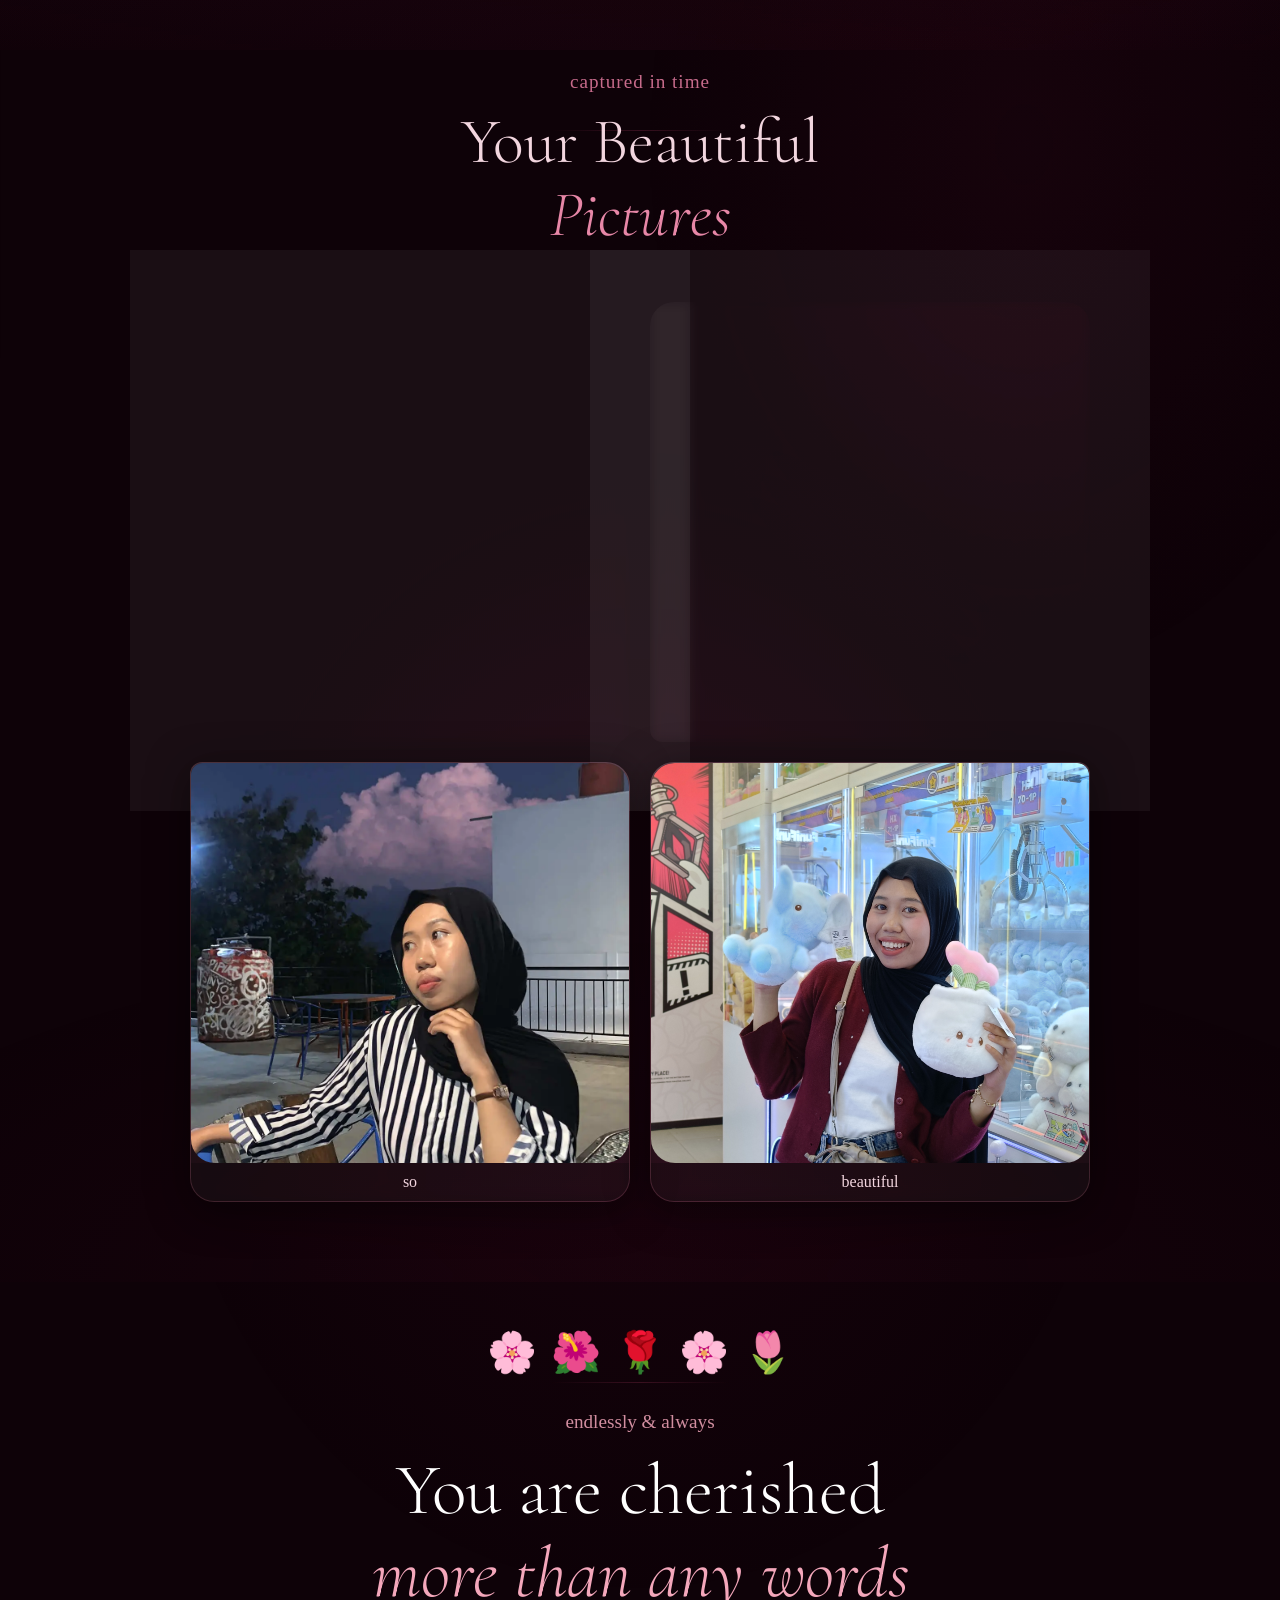
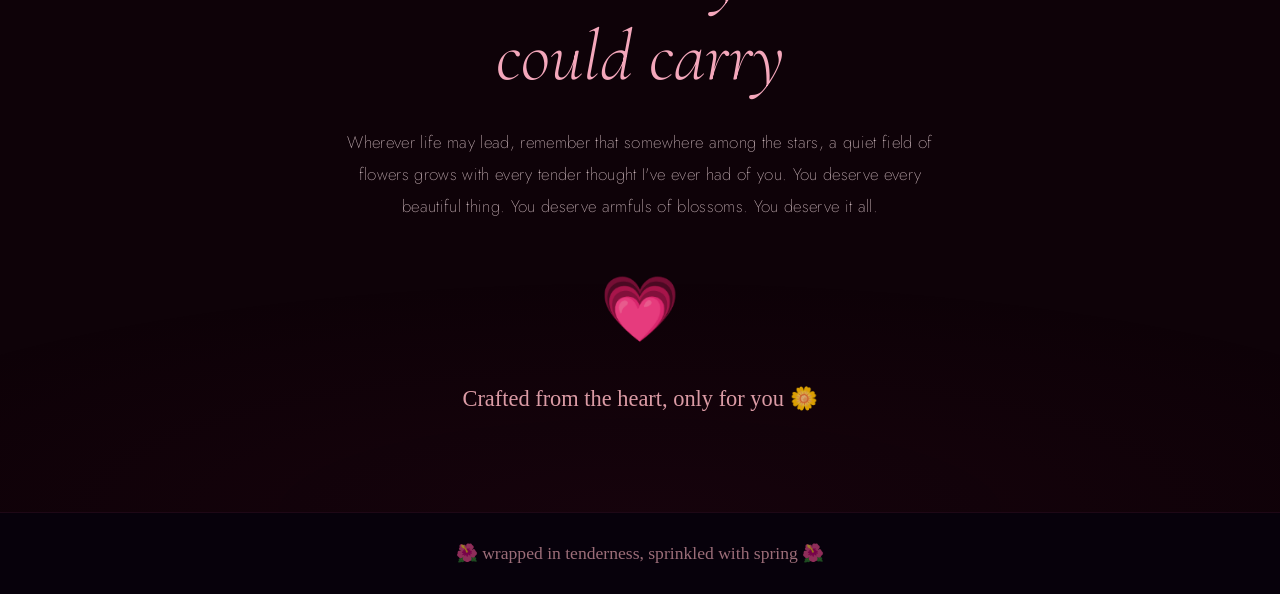
==== commit 9610f514: "Update index.html" ====
--- a/index.html
+++ b/index.html
@@ -85,6 +85,7 @@
       <div class="section-inner">
         <p class="section-eyebrow">a thousand reasons why</p>
         <h2 class="section-title">Why I Love You</h2>
+        <p class="reason-intro">Every single day, I find another reason to love you:</p>
         <div class="reasons-grid">
           <div class="reason-card glass reveal-card">
             <div class="reason-icon">🌹</div>
@@ -119,7 +120,6 @@
         </div>
       </div>
     </section>
-
     <!-- ===== GARDEN ===== -->
     <section id="garden">
       <div class="garden-bg"></div>
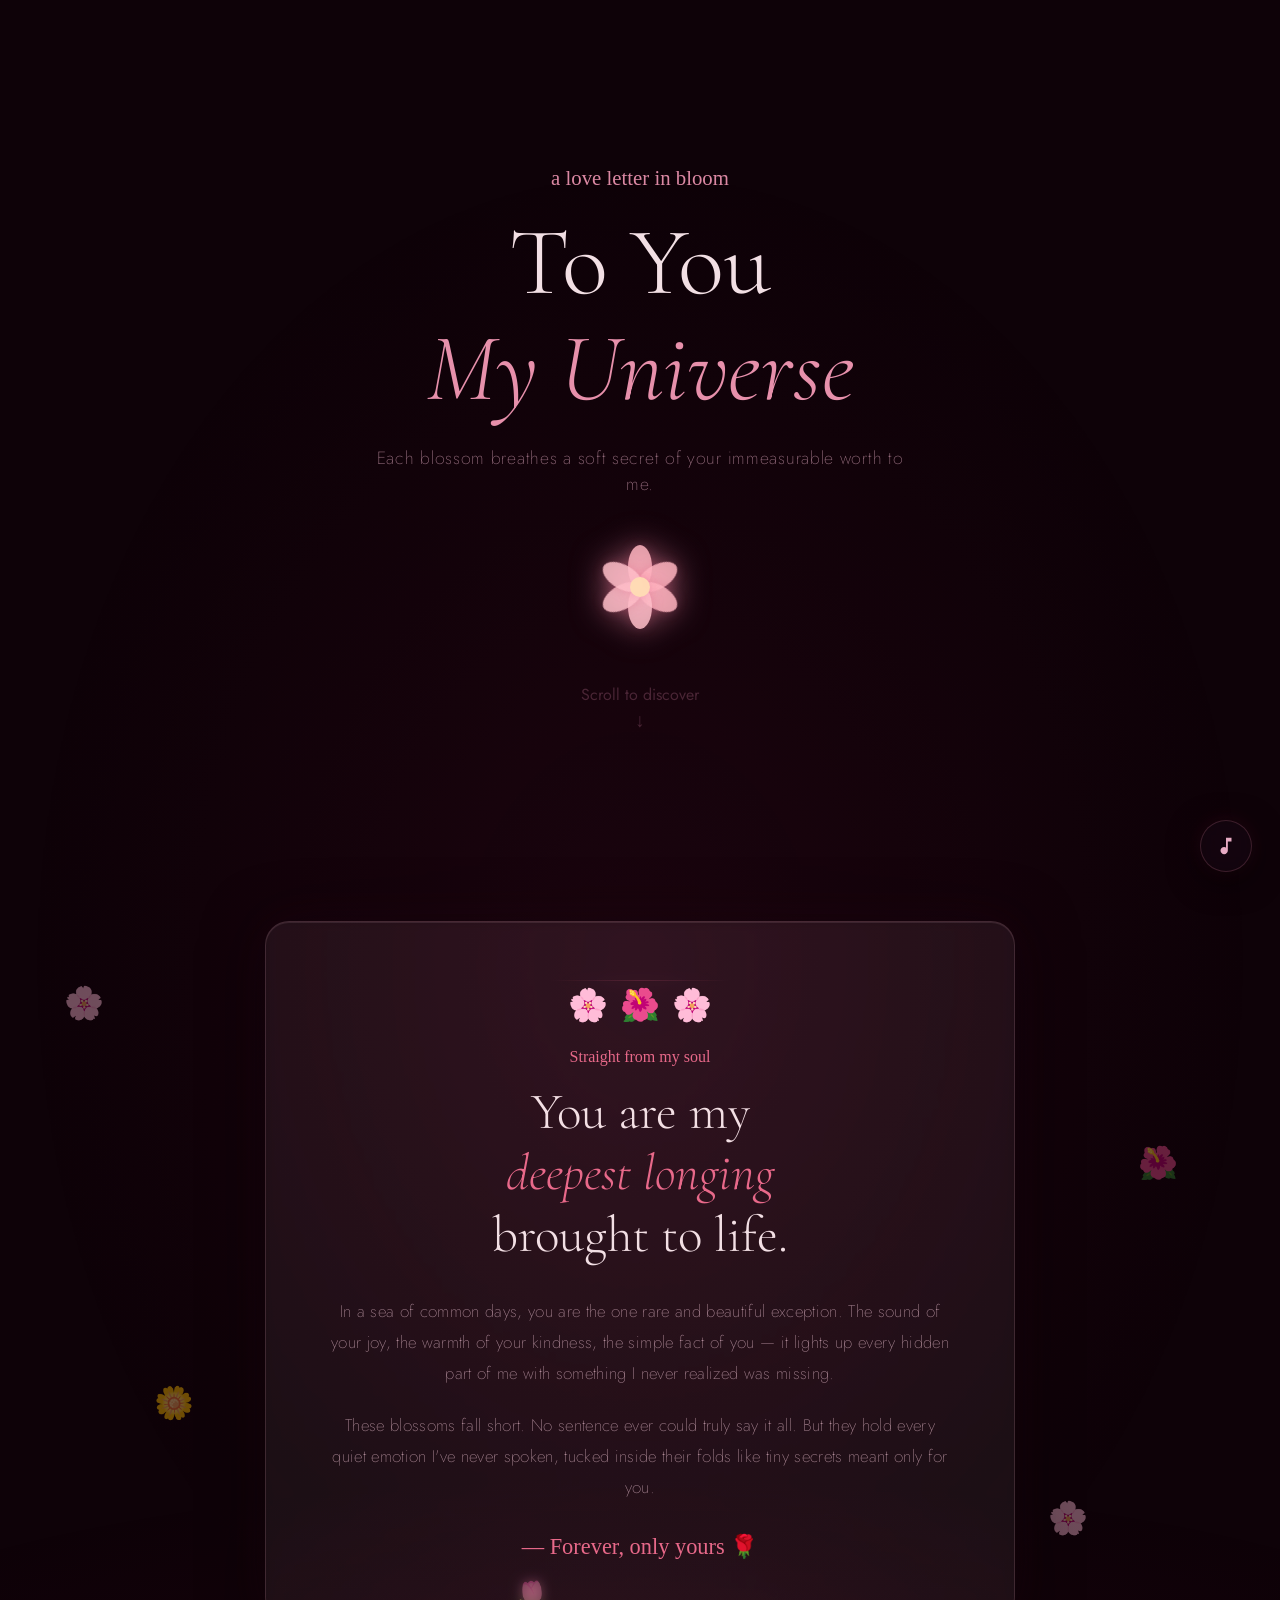
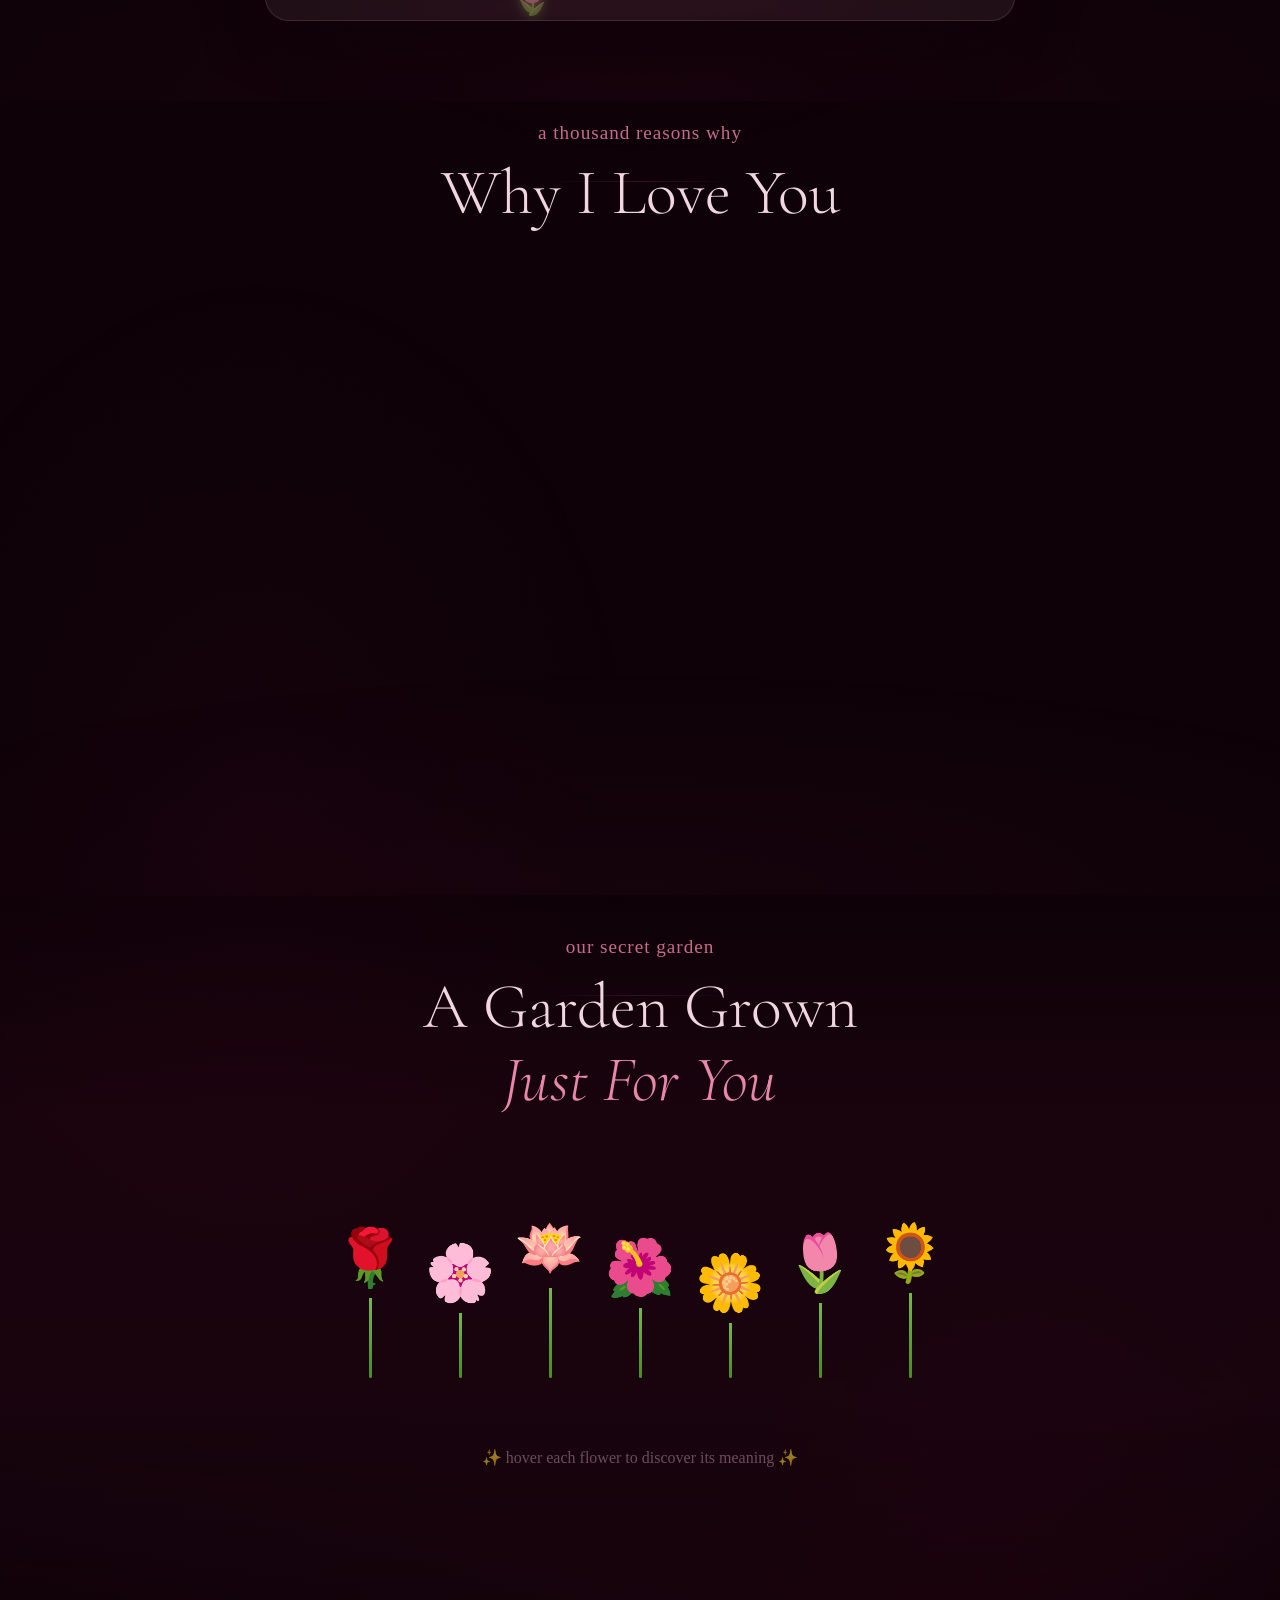
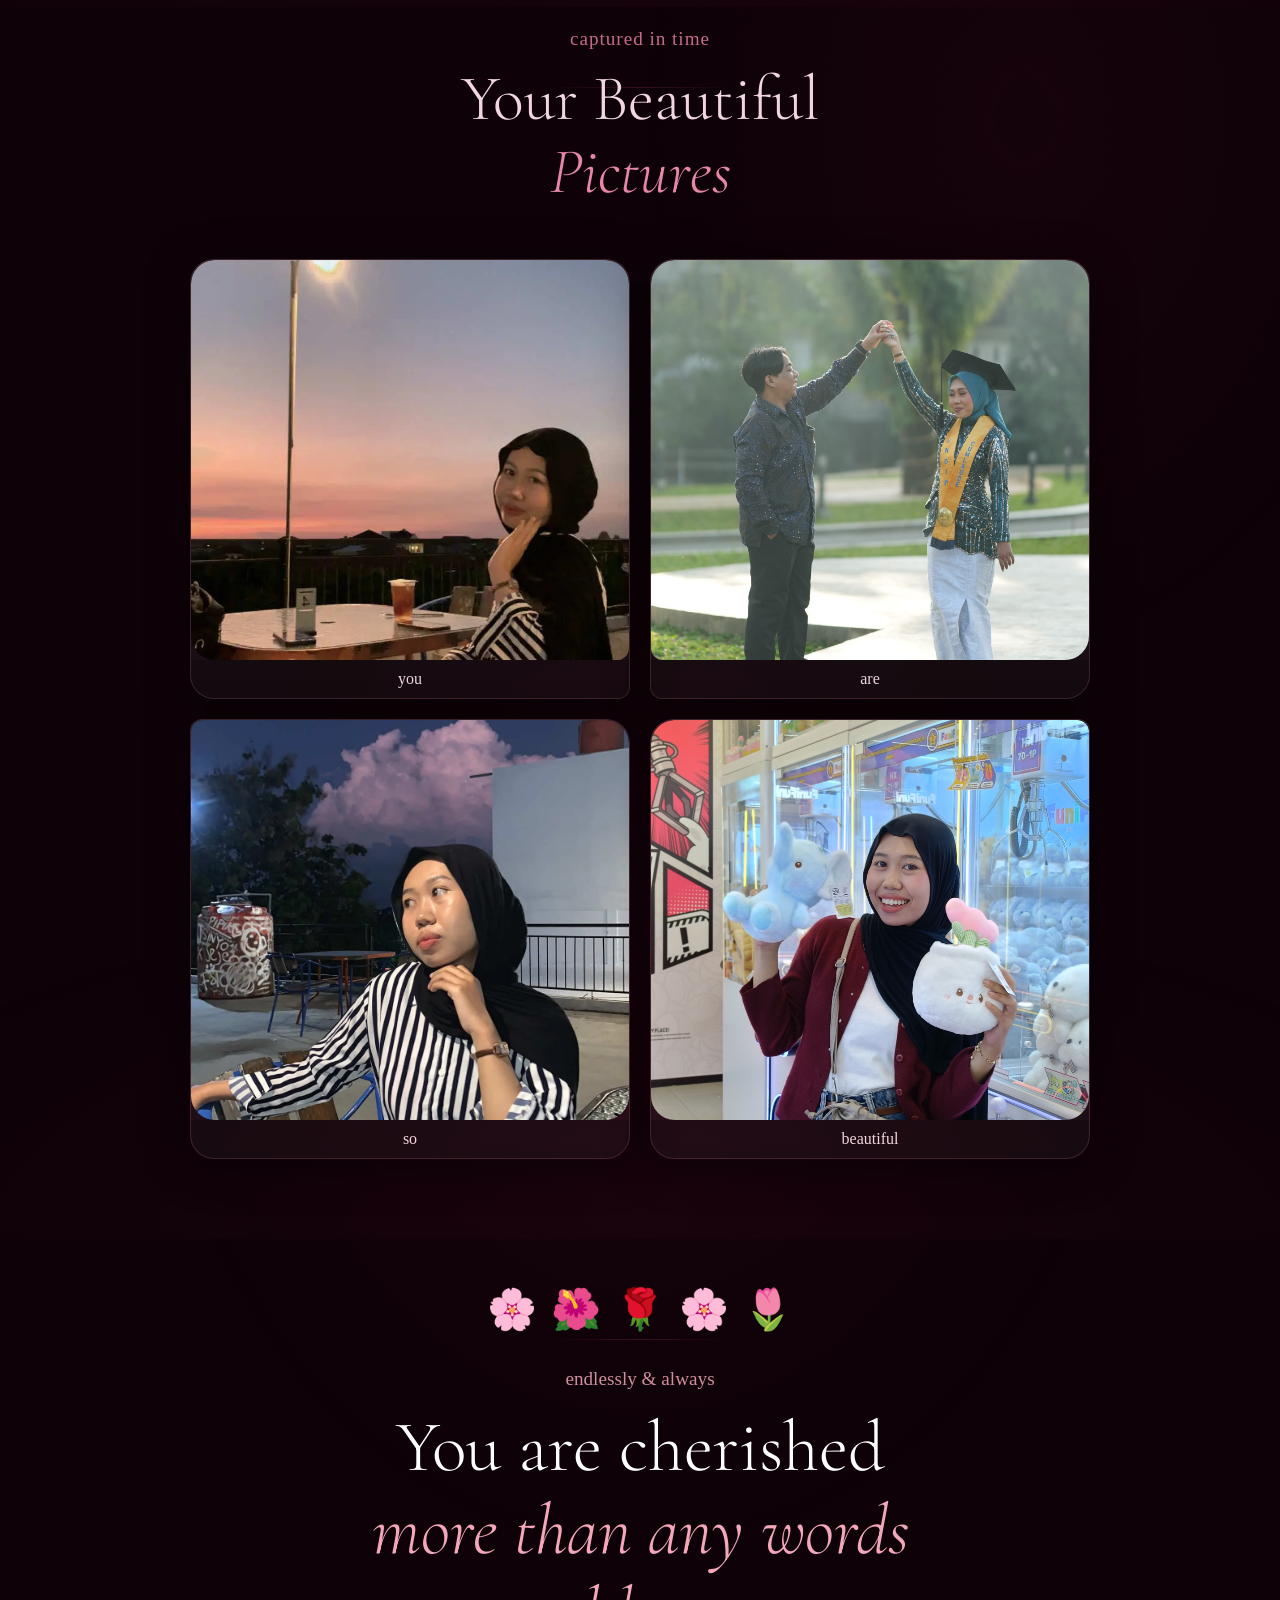
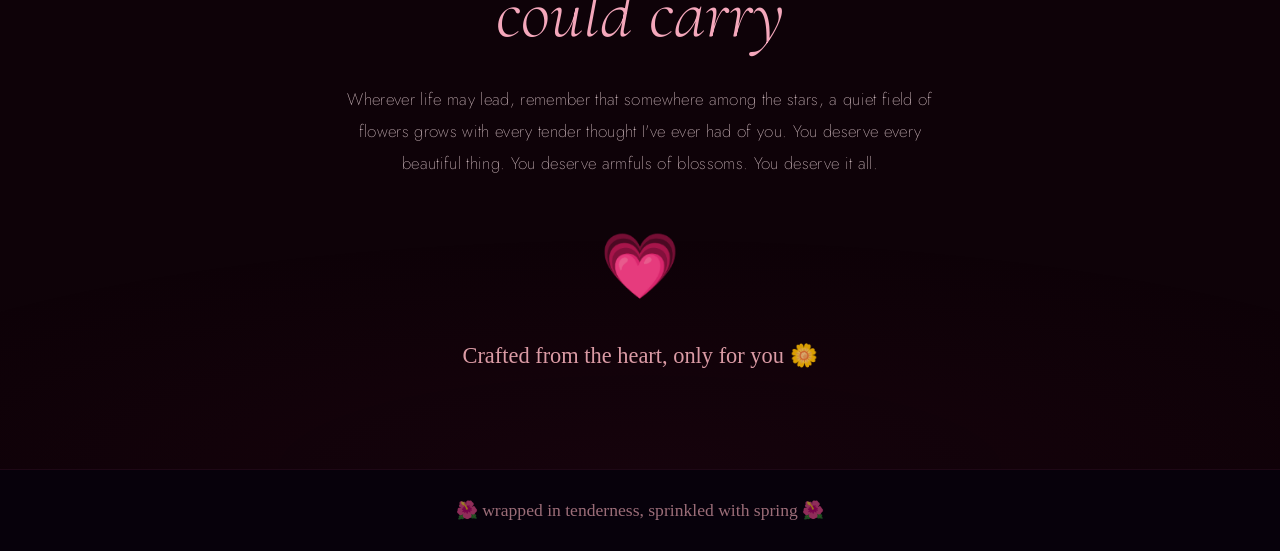
==== commit 88458d20: "Update index.html" ====
--- a/index.html
+++ b/index.html
@@ -85,7 +85,7 @@
       <div class="section-inner">
         <p class="section-eyebrow">a thousand reasons why</p>
         <h2 class="section-title">Why I Love You</h2>
-        <p class="reason-intro">Every single day, I find another reason to love you:</p>
+      
         <div class="reasons-grid">
           <div class="reason-card glass reveal-card">
             <div class="reason-icon">🌹</div>
--- a/style.css
+++ b/style.css
@@ -1049,4 +1049,3 @@
   font-size: 1rem;
   text-align: center;
 }
-
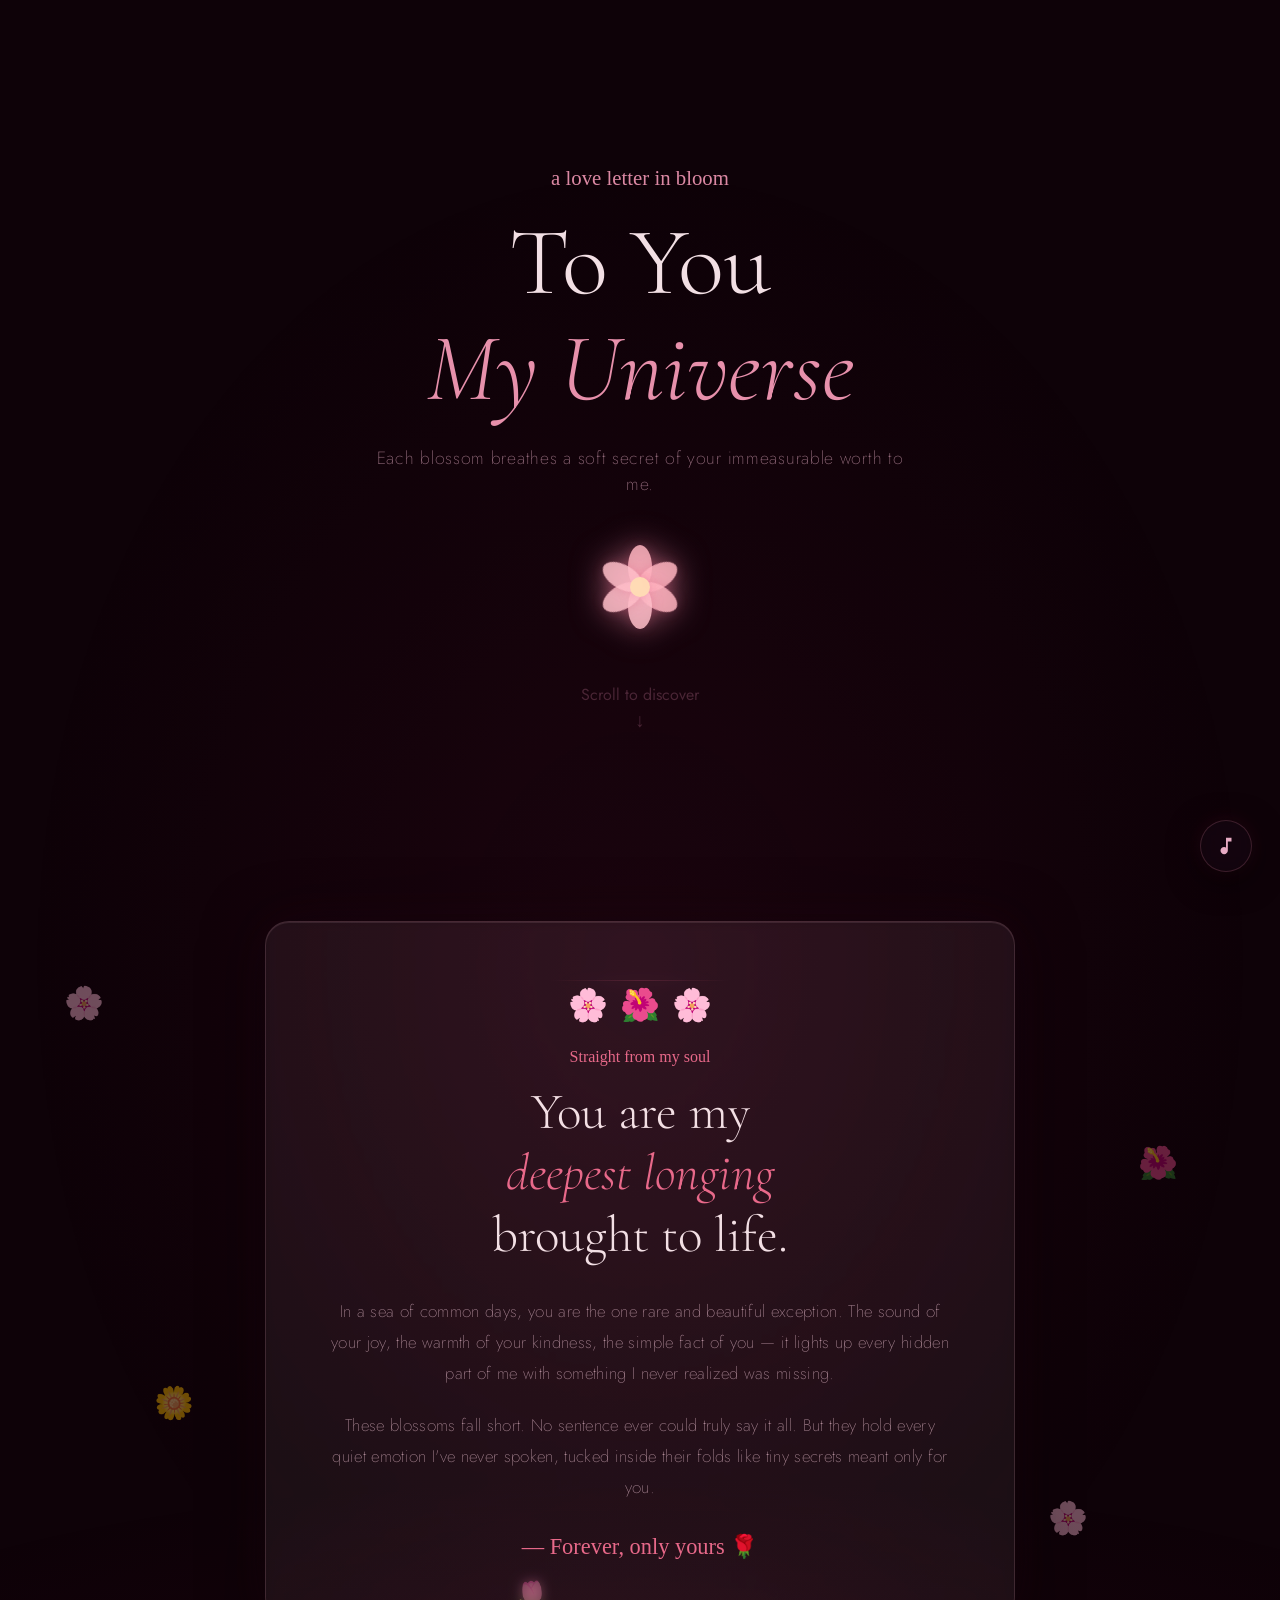
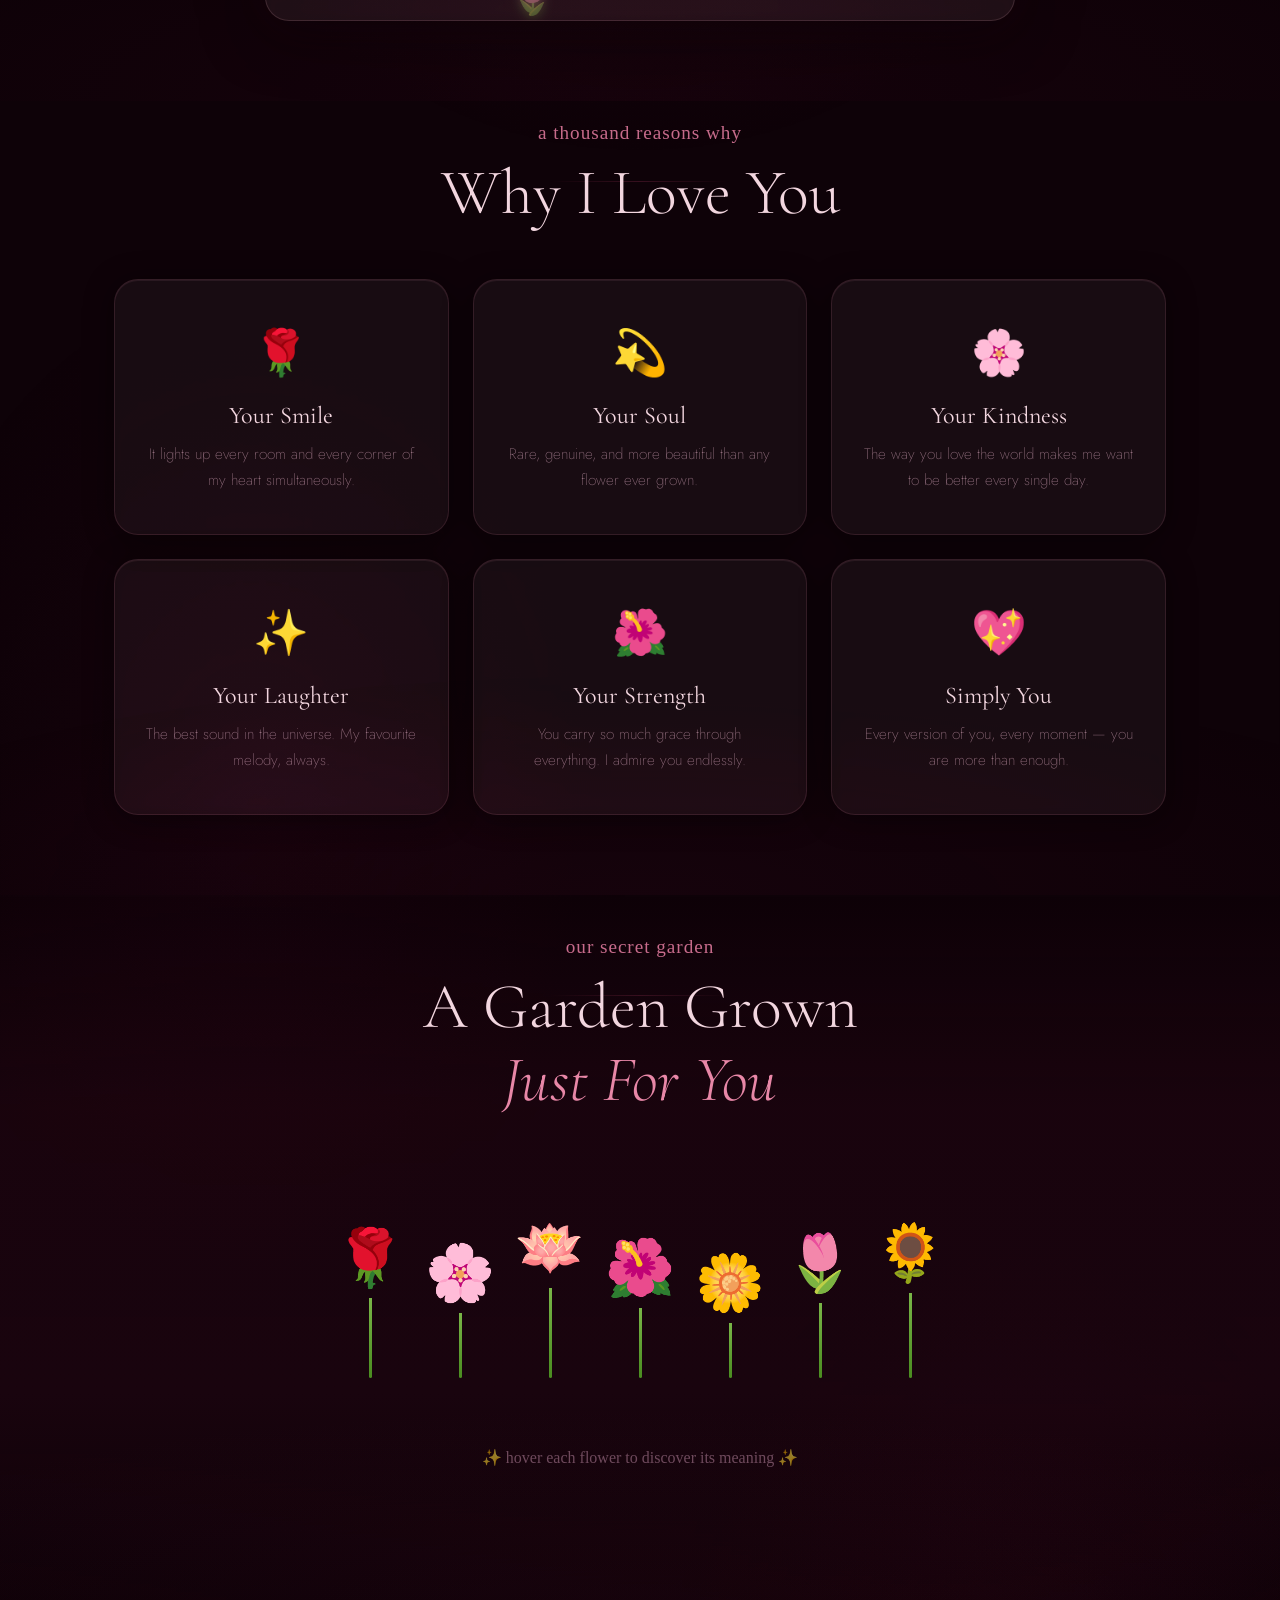
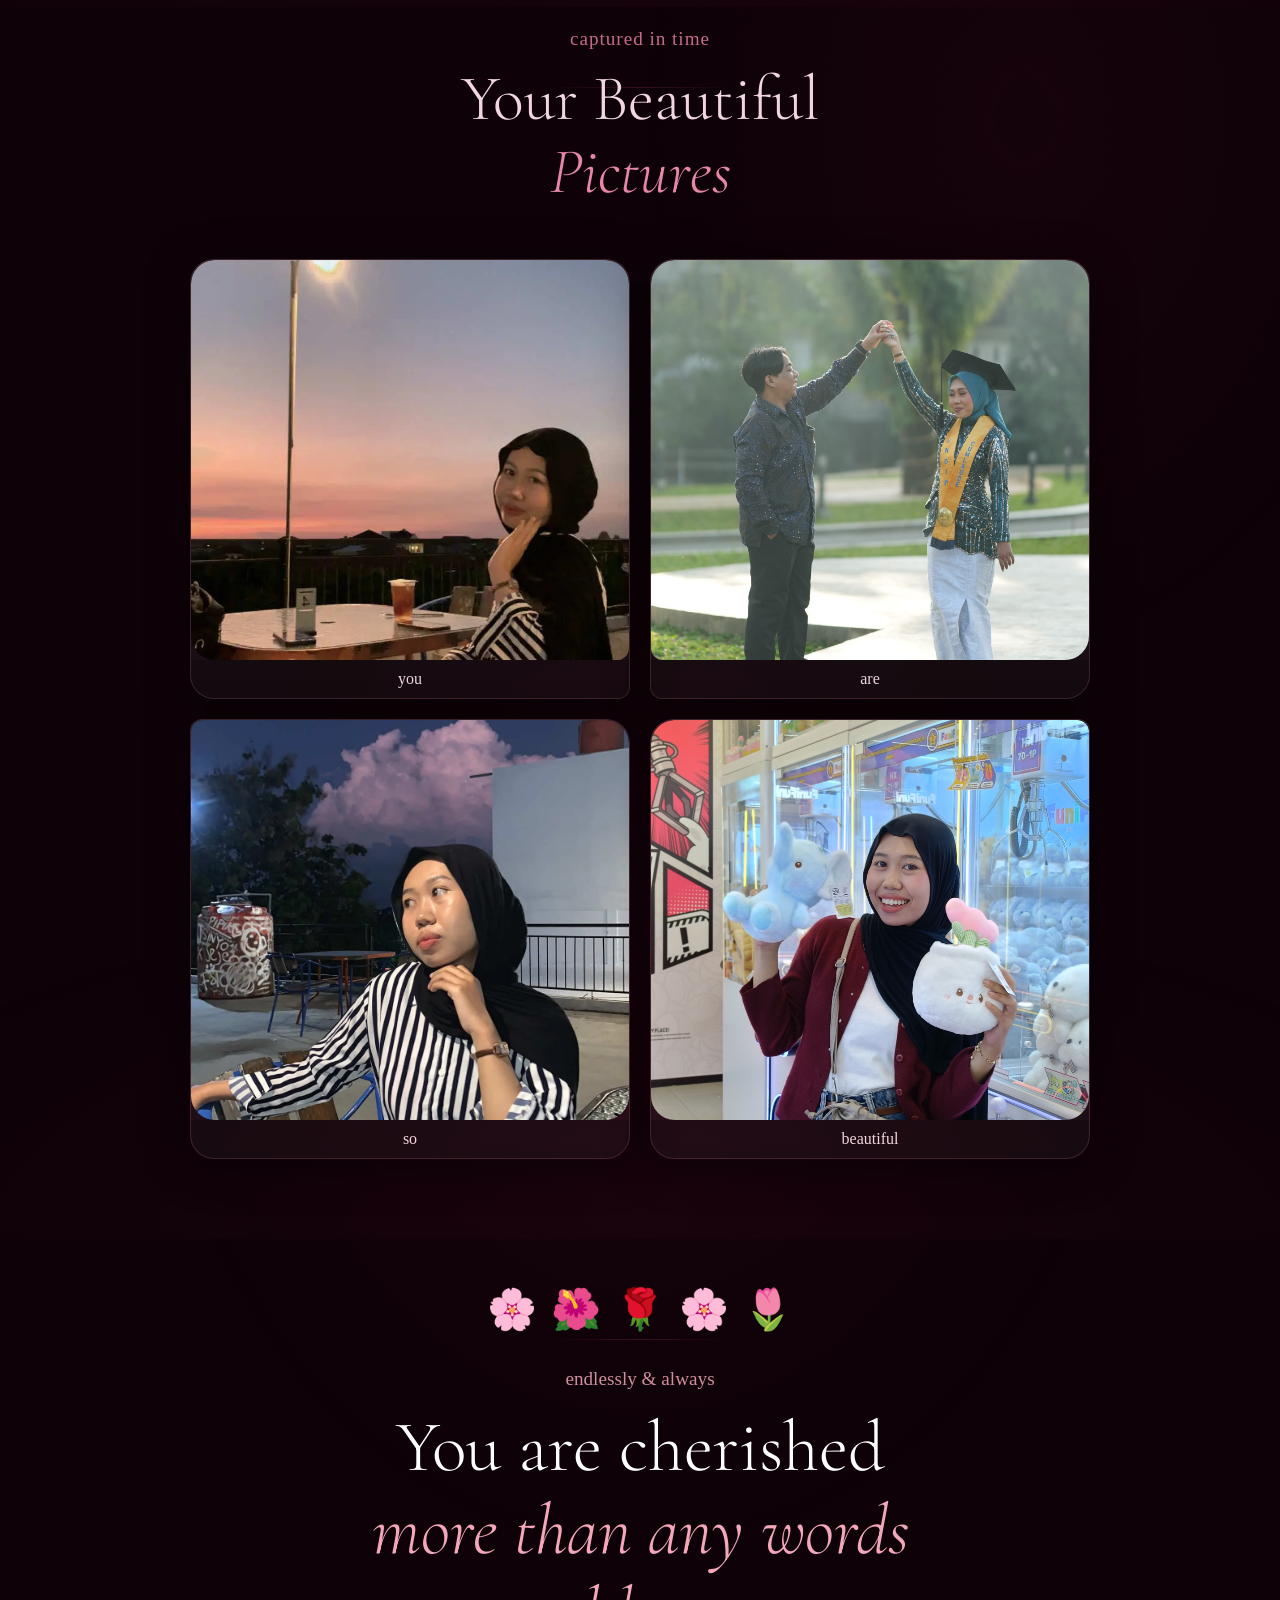
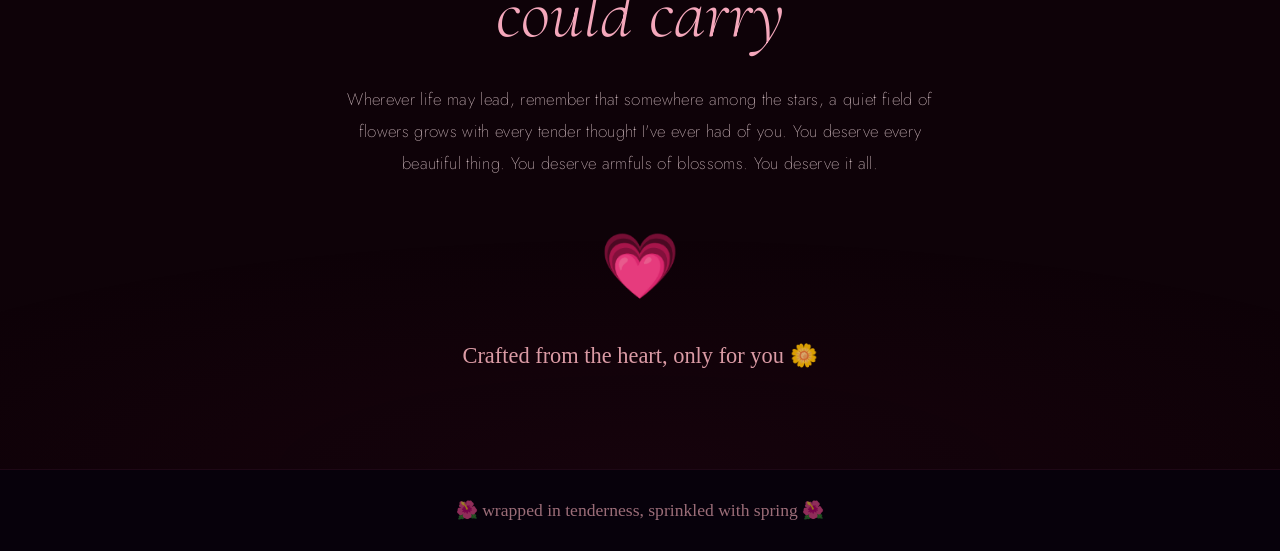
==== commit 09451be9: "Update index.html" ====
--- a/index.html
+++ b/index.html
@@ -85,38 +85,13 @@
       <div class="section-inner">
         <p class="section-eyebrow">a thousand reasons why</p>
         <h2 class="section-title">Why I Love You</h2>
-      
         <div class="reasons-grid">
-          <div class="reason-card glass reveal-card">
-            <div class="reason-icon">🌹</div>
-            <h3>Your Smile</h3>
-            <p>It lights up every room and every corner of my heart simultaneously.</p>
-          </div>
-          <div class="reason-card glass reveal-card delay1">
-            <div class="reason-icon">💫</div>
-            <h3>Your Soul</h3>
-            <p>Rare, genuine, and more beautiful than any flower ever grown.</p>
-          </div>
-          <div class="reason-card glass reveal-card delay2">
-            <div class="reason-icon">🌸</div>
-            <h3>Your Kindness</h3>
-            <p>The way you love the world makes me want to be better every single day.</p>
-          </div>
-          <div class="reason-card glass reveal-card delay3">
-            <div class="reason-icon">✨</div>
-            <h3>Your Laughter</h3>
-            <p>The best sound in the universe. My favourite melody, always.</p>
-          </div>
-          <div class="reason-card glass reveal-card delay4">
-            <div class="reason-icon">🌺</div>
-            <h3>Your Strength</h3>
-            <p>You carry so much grace through everything. I admire you endlessly.</p>
-          </div>
-          <div class="reason-card glass reveal-card delay5">
-            <div class="reason-icon">💖</div>
-            <h3>Simply You</h3>
-            <p>Every version of you, every moment — you are more than enough.</p>
-          </div>
+          <div class="reason-card glass reveal-card visible" style=""><div class="reason-icon">🌹</div><h3>Your Smile</h3><p>It lights up every room and every corner of my heart simultaneously.</p></div>
+          <div class="reason-card glass reveal-card delay1 visible"><div class="reason-icon">💫</div><h3>Your Soul</h3><p>Rare, genuine, and more beautiful than any flower ever grown.</p></div>
+          <div class="reason-card glass reveal-card delay2 visible" style=""><div class="reason-icon">🌸</div><h3>Your Kindness</h3><p>The way you love the world makes me want to be better every single day.</p></div>
+          <div class="reason-card glass reveal-card delay3 visible" style=""><div class="reason-icon">✨</div><h3>Your Laughter</h3><p>The best sound in the universe. My favourite melody, always.</p></div>
+          <div class="reason-card glass reveal-card delay4 visible" style=""><div class="reason-icon">🌺</div><h3>Your Strength</h3><p>You carry so much grace through everything. I admire you endlessly.</p></div>
+          <div class="reason-card glass reveal-card delay5 visible" style=""><div class="reason-icon">💖</div><h3>Simply You</h3><p>Every version of you, every moment — you are more than enough.</p></div>
         </div>
       </div>
     </section>
